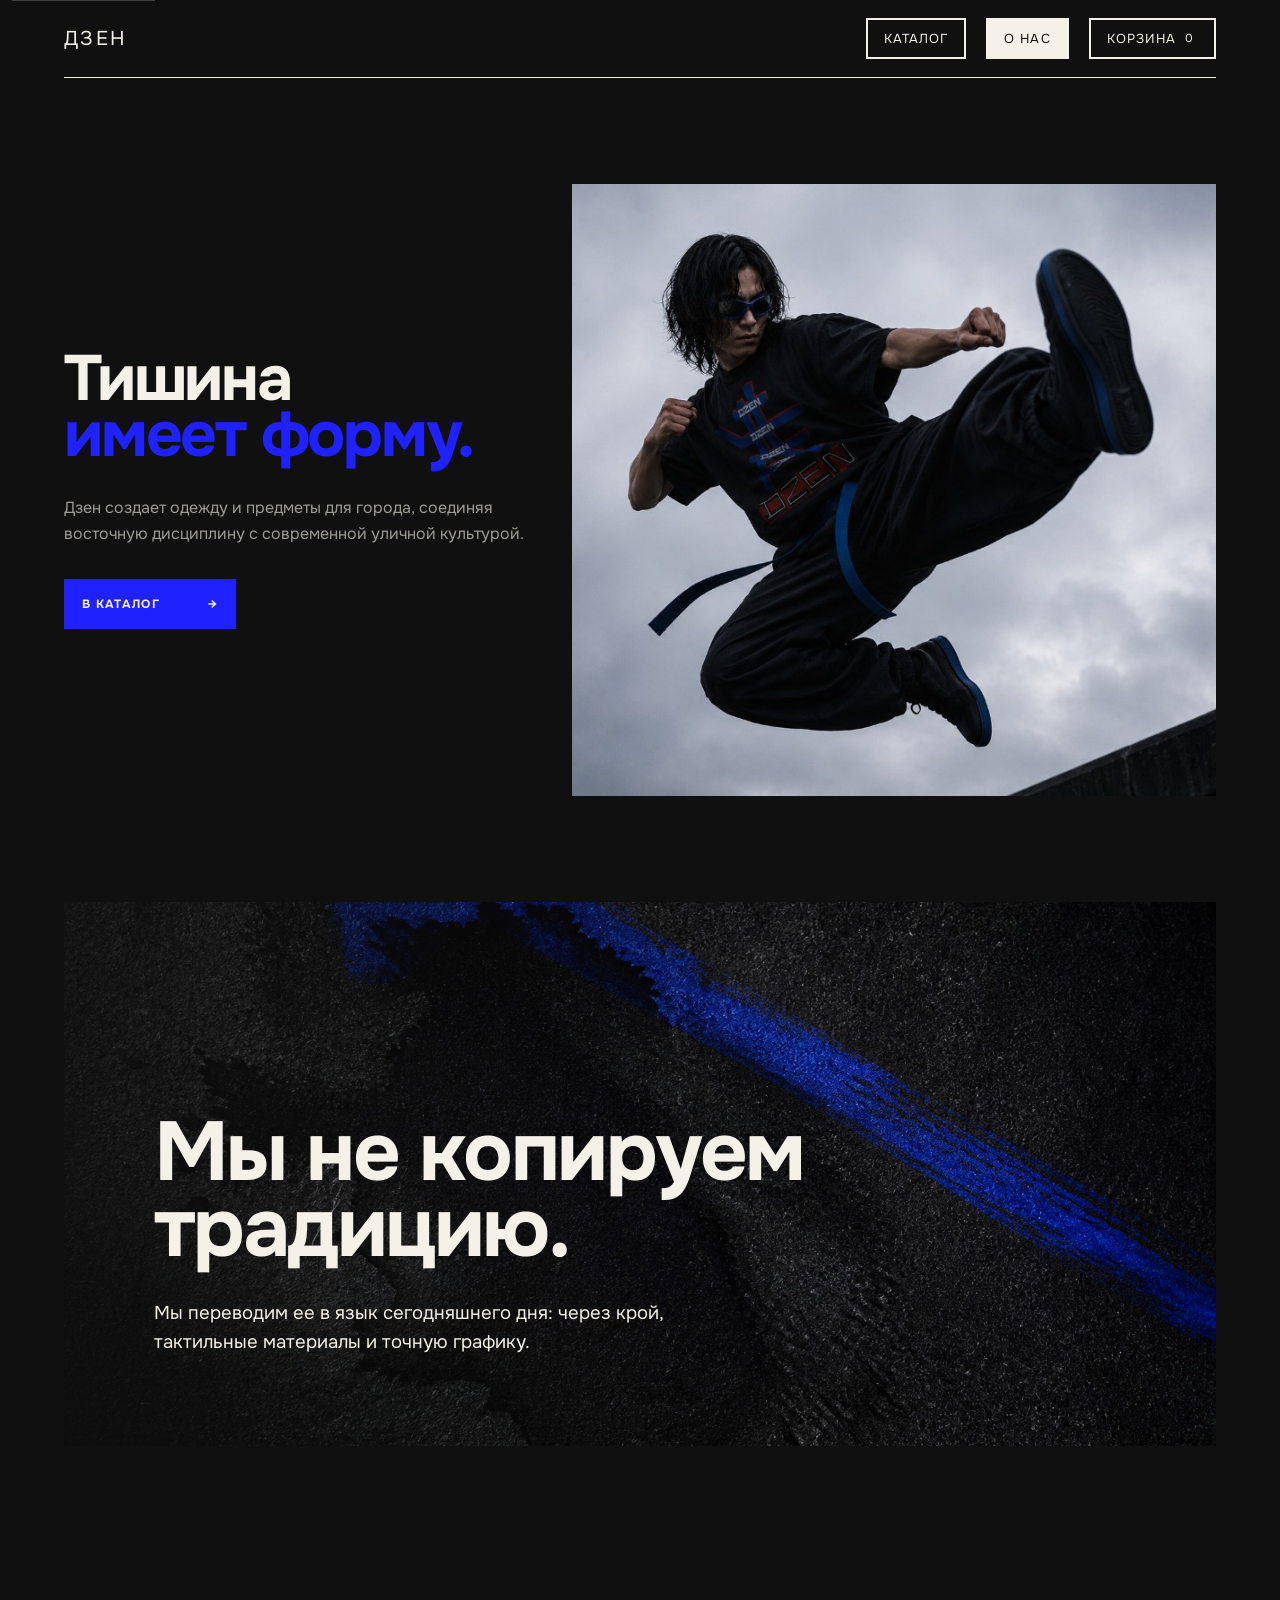
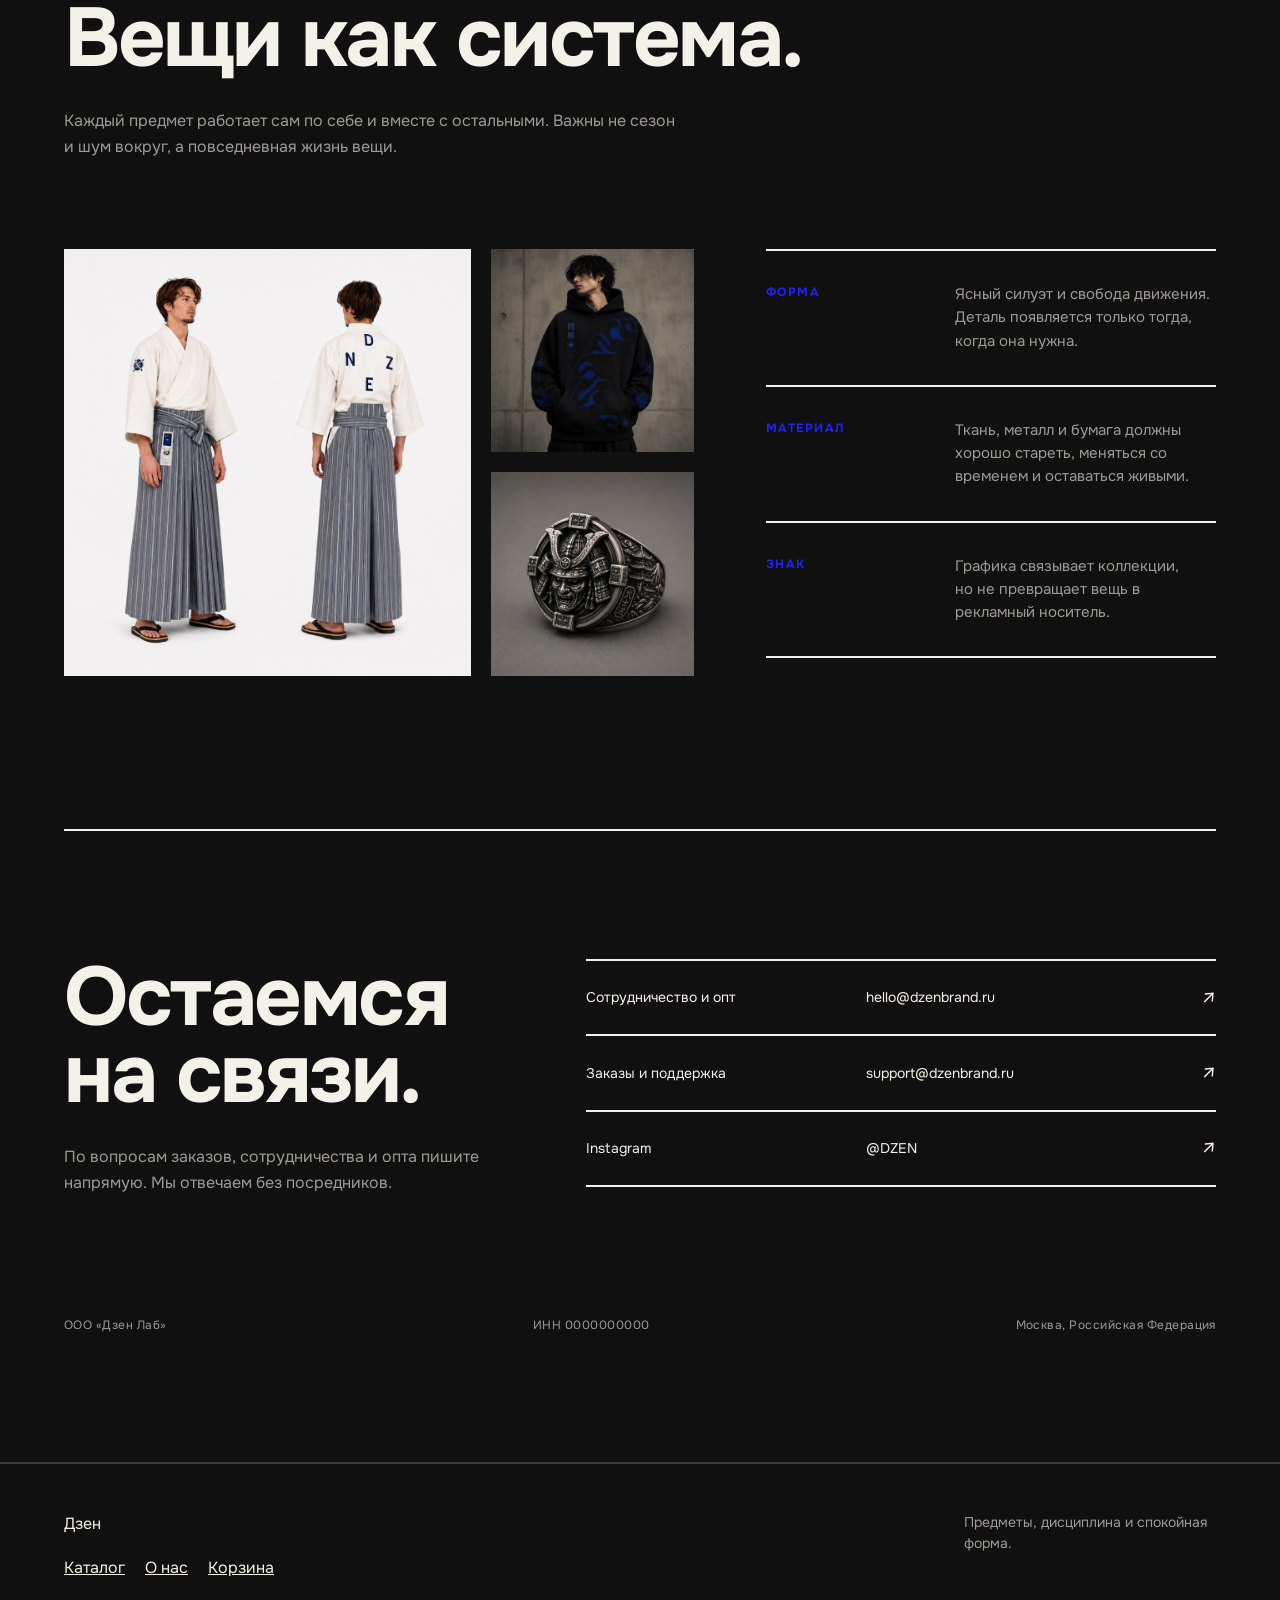
==== about.html @ fa901e78 "Remove borders from storefront photography" ====
<!DOCTYPE html>
<html lang="ru">
<head>
  <meta charset="UTF-8">
  <meta name="viewport" content="width=device-width, initial-scale=1">
  <meta name="description" content="Дзен создает одежду и предметы для города, соединяя восточную дисциплину с современной уличной культурой.">
  <title>Дзен: о бренде</title>
  <link rel="icon" href="assets/images/logo.png" type="image/png">
  <link rel="preload" href="assets/images/hero-dzen.png" as="image" fetchpriority="high">
  <link rel="stylesheet" href="css/reset.css">
  <link rel="stylesheet" href="css/variables.css?v=20260720-onest">
  <link rel="stylesheet" href="css/base.css">
  <link rel="stylesheet" href="css/layout.css?v=20260720-borderless">
  <link rel="stylesheet" href="css/components.css?v=20260720-borderless">
  <link rel="stylesheet" href="css/pages.css?v=20260720-borderless">
</head>
<body class="page-about">
  <a class="skip-link" href="#main-content">К содержанию</a>

  <header class="site-header page-shell">
    <a class="brand" href="home.html">Дзен</a>
    <nav class="site-nav" aria-label="Основная навигация">
      <a href="index.html">Каталог</a>
      <a href="about.html" aria-current="page">О нас</a>
      <a href="cart.html">Корзина <span class="cart-count">0</span></a>
    </nav>
  </header>

  <main id="main-content" class="about-page">
    <section class="about-hero page-shell" aria-labelledby="about-title">
      <div class="about-hero__copy">
        <h1 id="about-title">
          <span>Тишина</span>
          <span>имеет форму.</span>
        </h1>
        <p>Дзен создает одежду и предметы для города, соединяя восточную дисциплину с современной уличной культурой.</p>
        <a class="about-button" href="index.html">В каталог <span aria-hidden="true">→</span></a>
      </div>

      <figure class="about-hero__media">
        <img src="assets/images/hero-dzen.png" width="1024" height="683" alt="Модель Дзен в движении на фоне пасмурного неба" fetchpriority="high">
      </figure>
    </section>

    <section class="about-manifesto page-shell about-reveal" aria-labelledby="manifesto-title">
      <div class="about-manifesto__inner">
        <h2 id="manifesto-title">Мы не копируем традицию.</h2>
        <p>Мы переводим ее в язык сегодняшнего дня: через крой, тактильные материалы и точную графику.</p>
      </div>
    </section>

    <section class="about-craft page-shell" aria-labelledby="craft-title">
      <div class="about-craft__heading about-reveal">
        <h2 id="craft-title">Вещи как система.</h2>
        <p>Каждый предмет работает сам по себе и вместе с остальными. Важны не сезон и шум вокруг, а повседневная жизнь вещи.</p>
      </div>

      <div class="about-craft__grid">
        <div class="about-craft__gallery about-reveal" role="group" aria-label="Предметы и образы Дзен">
          <figure class="about-craft__image about-craft__image--main">
            <img src="assets/images/kimono-main.png" width="1024" height="1024" alt="Кимоно Дзен, вид спереди и сзади" loading="lazy">
          </figure>
          <figure class="about-craft__image">
            <img src="assets/images/hoodie-atelier-worn.png" width="1024" height="1024" alt="Худи Atelier Дзен на модели" loading="lazy">
          </figure>
          <figure class="about-craft__image">
            <img src="assets/images/ring-menpo-main.png" width="1024" height="1024" alt="Перстень Дзен с рельефом менпо" loading="lazy">
          </figure>
        </div>

        <div class="about-principles about-reveal">
          <article>
            <h3>Форма</h3>
            <p>Ясный силуэт и свобода движения. Деталь появляется только тогда, когда она нужна.</p>
          </article>
          <article>
            <h3>Материал</h3>
            <p>Ткань, металл и бумага должны хорошо стареть, меняться со временем и оставаться живыми.</p>
          </article>
          <article>
            <h3>Знак</h3>
            <p>Графика связывает коллекции, но не превращает вещь в рекламный носитель.</p>
          </article>
        </div>
      </div>
    </section>

    <section class="about-contact page-shell" aria-labelledby="contact-title">
      <div class="about-contact__intro about-reveal">
        <h2 id="contact-title">Остаемся на связи.</h2>
        <p>По вопросам заказов, сотрудничества и опта пишите напрямую. Мы отвечаем без посредников.</p>
      </div>

      <div class="about-contact__links about-reveal">
        <a href="mailto:hello@dzenbrand.ru">
          <span>Сотрудничество и опт</span>
          <strong>hello@dzenbrand.ru</strong>
          <span class="about-contact__arrow" aria-hidden="true">↗</span>
        </a>
        <a href="mailto:support@dzenbrand.ru">
          <span>Заказы и поддержка</span>
          <strong>support@dzenbrand.ru</strong>
          <span class="about-contact__arrow" aria-hidden="true">↗</span>
        </a>
        <a href="https://www.instagram.com/dzen" rel="noopener noreferrer" target="_blank">
          <span>Instagram</span>
          <strong>@DZEN</strong>
          <span class="about-contact__arrow" aria-hidden="true">↗</span>
        </a>
      </div>

      <p class="about-contact__legal">
        <span>ООО «Дзен Лаб»</span>
        <span>ИНН 0000000000</span>
        <span>Москва, Российская Федерация</span>
      </p>
    </section>
  </main>

  <footer class="site-footer">
    <div class="site-footer__inner page-shell">
      <div>
        <p class="brand" style="margin-bottom:var(--gap-sm)">Дзен</p>
        <nav class="site-footer__nav" aria-label="Нижняя навигация">
          <a href="index.html">Каталог</a>
          <a href="about.html">О нас</a>
          <a href="cart.html">Корзина</a>
        </nav>
      </div>
      <p class="site-footer__meta">Предметы, дисциплина и спокойная форма.</p>
    </div>
  </footer>

  <script src="js/cart.js" defer></script>
</body>
</html>
---- css/variables.css ----
:root {
  --color-bg: #101010;
  --color-text: #f4f1e8;
  --color-muted: rgba(244, 241, 232, 0.62);
  --color-line: #f4f1e8;
  --color-surface: #161616;
  --color-surface-soft: #1d1d1d;
  --color-accent: #1f22ff;
  --color-social: #ff6b35;

  --font-base: "Onest", Arial, sans-serif;
  --font-display: "Onest", Arial, sans-serif;

  --page-max: 1440px;
  --page-pad: 64px;

  --gap-xs: 12px;
  --gap-sm: 20px;
  --gap-md: 32px;
  --gap-lg: 48px;
  --gap-xl: 72px;

  --catalog-gap: 24px;

  --border: 2px;
  --card-size: 360px;
}

@media (max-width: 900px) {
  :root {
    --page-pad: 40px;
    --card-size: 320px;
  }
}

@media (max-width: 560px) {
  :root {
    --page-pad: 20px;
    --card-size: 100%;
  }
}

@font-face {
  font-family: "Onest";
  src: url("../assets/fonts/Onest-Variable.ttf") format("truetype");
  font-weight: 100 900;
  font-style: normal;
  font-display: swap;
}
---- css/base.css ----
body {
  margin: 0;
  background: var(--color-bg);
  color: var(--color-text);
  font-family: var(--font-base);
  font-size: 1rem;
  line-height: 1.5;
  overflow-x: hidden;
  min-height: 100vh;
  display: flex;
  flex-direction: column;
}

main {
  flex: 1;
}

h1,
h2,
h3 {
  font-family: var(--font-display);
  font-weight: 700;
  line-height: 1.15;
  letter-spacing: 0.02em;
}

h1 {
  font-size: clamp(1.75rem, 4vw, 2.75rem);
}

h2 {
  font-size: clamp(1.15rem, 2.2vw, 1.35rem);
}

.eyebrow {
  font-size: 0.75rem;
  letter-spacing: 0.2em;
  text-transform: uppercase;
  color: var(--color-muted);
  margin-bottom: var(--gap-xs);
}

.visually-hidden {
  position: absolute;
  width: 1px;
  height: 1px;
  padding: 0;
  margin: -1px;
  overflow: hidden;
  clip: rect(0, 0, 0, 0);
  white-space: nowrap;
  border: 0;
}
---- css/layout.css ----
.page-shell {
  width: min(100% - var(--page-pad) * 2, var(--page-max));
  margin-inline: auto;
}

.site-header {
  display: flex;
  flex-wrap: wrap;
  align-items: center;
  justify-content: space-between;
  gap: var(--gap-md);
  padding-block: var(--gap-md);
  border-bottom: var(--border) solid var(--color-line);
}

.site-header .brand {
  text-decoration: none;
  font-family: var(--font-display);
  font-size: 1.25rem;
  letter-spacing: 0.12em;
  text-transform: uppercase;
}

.site-footer {
  margin-top: var(--gap-xl);
  padding-block: var(--gap-lg);
  border-top: var(--border) solid rgba(244, 241, 232, 0.2);
}

.site-footer__inner {
  display: flex;
  flex-wrap: wrap;
  align-items: flex-start;
  justify-content: space-between;
  gap: var(--gap-lg);
}

.site-footer__nav {
  display: flex;
  flex-wrap: wrap;
  gap: var(--gap-sm);
}

.site-footer__meta {
  max-width: 28ch;
  font-size: 0.875rem;
  color: var(--color-muted);
}

.catalog-hero {
  display: grid;
  grid-template-columns: minmax(0, 1.1fr) minmax(0, 0.5fr);
  gap: var(--gap-lg);
  align-items: end;
  padding-block: var(--gap-xl);
}

@media (max-width: 900px) {
  .catalog-hero {
    grid-template-columns: 1fr;
    align-items: start;
  }
}

.catalog-hero__visual {
  justify-self: end;
  max-width: min(100%, 220px);
  aspect-ratio: 1;
  background: #e6e6e6;
  display: grid;
  place-items: center;
  overflow: hidden;
}

@media (max-width: 900px) {
  .catalog-hero__visual {
    justify-self: start;
    max-width: 180px;
  }
}

.catalog-hero__visual img {
  width: 100%;
  height: 100%;
  object-fit: contain;
}

.catalog-layout {
  display: block;
  width: min(100% - var(--page-pad) * 2, var(--page-max));
  margin-inline: auto;
  padding: 0;
  margin-bottom: var(--gap-xl);
}

.catalog-main {
  display: block;
  width: 100%;
  max-width: none;
  margin: 0;
  padding: 0;
  min-width: 0;
}

.category-header {
  display: grid;
  grid-template-columns: repeat(4, minmax(0, 1fr));
  column-gap: var(--catalog-gap);
  align-items: baseline;
  width: 100%;
  margin: 0 0 28px;
  padding: 0;
}

.catalog-section-block:has(> .filter-panel:not(.is-collapsed)) > .category-header {
  margin-bottom: 22px;
}

.category-title {
  grid-column: 1;
  margin: 0;
  font-size: 0.6875rem;
  letter-spacing: 0.08em;
  text-transform: uppercase;
  color: var(--color-text);
  font-weight: 400;
}

.category-title .category-count {
  color: var(--color-muted);
  margin-left: 0.25rem;
}

.filter-trigger {
  grid-column: 2;
  justify-self: start;
  display: inline-flex;
  align-items: baseline;
  gap: 0.4rem;
  margin: 0;
  padding: 0;
  border: 0;
  background: transparent;
  color: var(--color-text);
  font: inherit;
  font-size: 0.6875rem;
  letter-spacing: 0.08em;
  text-transform: uppercase;
  cursor: pointer;
}

.filter-trigger:hover,
.filter-trigger:focus-visible,
.filter-trigger[aria-expanded="true"] {
  color: var(--color-muted);
  outline: none;
}

.filter-trigger__count {
  color: var(--color-muted);
}

@media (max-width: 600px) {
  .category-header {
    grid-template-columns: repeat(2, minmax(0, 1fr));
  }
}

@media (max-width: 380px) {
  .category-header {
    grid-template-columns: 1fr;
  }

  .filter-trigger {
    grid-column: 1;
    justify-self: end;
  }
}

.filter-panel {
  width: 100%;
  margin: 0 0 36px;
  padding: 18px 0 22px;
  border-top: 1px solid rgba(244, 241, 232, 0.08);
  border-bottom: none;
}

.filter-panel[hidden],
.filter-panel.is-collapsed {
  display: none;
}

.filter-grid {
  display: grid;
  grid-template-columns: repeat(4, minmax(0, 1fr));
  gap: var(--gap-md) var(--catalog-gap);
  width: 100%;
}

.filter-group {
  padding: 0;
  min-height: 110px;
  text-align: left;
}

.filter-panel .filter-title {
  margin: 0 0 14px;
  font-family: var(--font-base);
  font-size: 11px;
  font-weight: 600;
  letter-spacing: 0.08em;
  line-height: 1.2;
  text-transform: uppercase;
  color: rgba(244, 241, 232, 0.38);
  text-align: left;
}

.filter-panel .filter-options {
  display: flex;
  flex-direction: column;
  align-items: flex-start;
  gap: 8px;
}

.filter-panel .filter-option {
  display: inline-block;
  width: fit-content;
  margin: 0;
  padding: 4px 8px;
  border: 1px solid transparent;
  background: transparent;
  color: var(--color-text);
  font-family: var(--font-base);
  font-size: 13px;
  font-weight: 400;
  letter-spacing: 0.01em;
  line-height: 1.2;
  text-transform: none;
  text-decoration: none;
  cursor: pointer;
  text-align: left;
  transition:
    background 160ms ease,
    color 160ms ease,
    border-color 160ms ease;
}

.filter-panel .filter-option:hover,
.filter-panel .filter-option:focus-visible {
  border-color: rgba(244, 241, 232, 0.45);
  outline: none;
}

.filter-panel .filter-option.is-active {
  background: var(--color-text);
  color: var(--color-bg);
  border-color: var(--color-text);
  text-decoration: none;
}

.filter-panel .filter-option.is-active:hover,
.filter-panel .filter-option.is-active:focus-visible {
  background: var(--color-text);
  color: var(--color-bg);
  border-color: var(--color-text);
}

.filter-panel .filter-option.is-disabled {
  color: rgba(244, 241, 232, 0.25);
  pointer-events: none;
}

@media (max-width: 768px) {
  .filter-grid {
    grid-template-columns: repeat(2, minmax(0, 1fr));
    gap: var(--gap-md) var(--catalog-gap);
  }

  .filter-group {
    padding: 0;
    min-height: 0;
  }
}

@media (max-width: 480px) {
  .filter-grid {
    grid-template-columns: 1fr;
    gap: var(--gap-md);
  }

  .filter-group {
    padding: 0;
  }
}

.catalog-grid {
  display: grid;
  grid-template-columns: repeat(4, minmax(0, 1fr));
  gap: var(--gap-md) var(--catalog-gap);
  width: 100%;
  max-width: none;
  margin: 0;
  padding: 0 0 var(--gap-xl);
}

.catalog-grid > .product-card {
  width: 100%;
  max-width: none;
  margin: 0;
}

@media (max-width: 600px) {
  .catalog-grid {
    grid-template-columns: repeat(2, minmax(0, 1fr));
  }
}

@media (max-width: 380px) {
  .catalog-grid {
    grid-template-columns: 1fr;
  }
}

.product-page__wrap {
  padding-block: var(--gap-md) var(--gap-xl);
}

.product-page__bar {
  display: flex;
  justify-content: flex-end;
  margin-bottom: var(--gap-lg);
}

.product-page {
  display: grid;
  grid-template-columns: minmax(0, 1.22fr) minmax(0, 0.72fr);
  gap: clamp(var(--gap-lg), 4vw, var(--gap-xl));
  align-items: start;
}

@media (max-width: 900px) {
  .product-page {
    grid-template-columns: 1fr;
    gap: var(--gap-lg);
  }
}

.product-page__media-col {
  min-width: 0;
}

.product-page__media {
  position: relative;
  aspect-ratio: 1;
  width: 100%;
  margin: 0;
  background: var(--color-surface);
  overflow: hidden;
}

.product-page__img {
  display: block;
  width: 100%;
  height: 100%;
  object-fit: cover;
  object-position: center center;
}

.product-page__nav {
  position: absolute;
  top: 50%;
  z-index: 1;
  width: 2.25rem;
  height: 2.25rem;
  margin-top: -1.125rem;
  padding: 0;
  border: var(--border) solid rgba(244, 241, 232, 0.35);
  background: rgba(16, 16, 16, 0.45);
  color: var(--color-text);
  font-size: 1.25rem;
  line-height: 1;
  cursor: pointer;
  transition: background 0.2s ease, border-color 0.2s ease;
}

.product-page__nav:hover,
.product-page__nav:focus-visible {
  background: rgba(16, 16, 16, 0.72);
  border-color: var(--color-line);
  outline: none;
}

.product-page__nav--prev {
  left: var(--gap-xs);
}

.product-page__nav--next {
  right: var(--gap-xs);
}

.product-page__info {
  display: flex;
  flex-direction: column;
  gap: var(--gap-xl);
  max-width: 46ch;
  padding-top: var(--gap-xs);
}

@media (max-width: 900px) {
  .product-page__info {
    max-width: none;
    padding-top: 0;
    gap: var(--gap-lg);
  }
}

.related-block {
  padding-block: var(--gap-xl);
  border-top: var(--border) solid rgba(244, 241, 232, 0.15);
}

.related-block h2 {
  margin-bottom: var(--gap-md);
  font-size: 1rem;
  letter-spacing: 0.15em;
  text-transform: uppercase;
  color: var(--color-muted);
}

.related-block .related-catalog.catalog-layout {
  width: 100%;
  margin: 0;
  padding: 0;
}

.related-block .related-catalog .catalog-grid {
  padding-bottom: 0;
}

.cart-layout {
  padding-block: var(--gap-xl);
  display: grid;
  gap: var(--gap-lg);
}
---- css/components.css ----
.skip-link {
  position: fixed;
  top: var(--gap-xs);
  left: var(--gap-xs);
  z-index: 20;
  padding: 0.65rem 0.9rem;
  background: var(--color-text);
  color: var(--color-bg);
  text-decoration: none;
  transform: translateY(calc(-100% - var(--gap-xs)));
  transition: transform 180ms ease;
}

.skip-link:focus {
  transform: translateY(0);
}

.site-nav {
  display: flex;
  flex-wrap: wrap;
  align-items: center;
  justify-content: flex-end;
  gap: var(--gap-sm);
}

.site-nav a {
  display: inline-flex;
  align-items: center;
  gap: 0.35em;
  padding: 0.55rem 1rem;
  border: var(--border) solid var(--color-line);
  text-decoration: none;
  font-size: 0.8125rem;
  letter-spacing: 0.08em;
  text-transform: uppercase;
  white-space: nowrap;
  transition: background 0.2s ease, color 0.2s ease;
}

.site-nav a:hover,
.site-nav a:focus-visible {
  background: var(--color-surface-soft);
  outline: none;
}

.site-nav a[aria-current="page"] {
  background: var(--color-text);
  color: var(--color-bg);
}

.cart-count {
  display: inline-grid;
  min-width: 1.1rem;
  height: 1.1rem;
  padding: 0;
  align-items: center;
  justify-content: center;
  place-items: center;
  font-size: 0.72rem;
  line-height: 1;
  background: transparent;
  color: currentColor;
  border: none;
}

.site-nav a[aria-current="page"] .cart-count {
  background: transparent;
  color: currentColor;
}


.catalog-sort-label {
  font-size: 0.6875rem;
  letter-spacing: 0.12em;
  text-transform: uppercase;
  color: var(--color-muted);
}

.catalog-sort {
  min-width: 12rem;
  padding: 0.45rem 0.65rem;
  border: var(--border) solid var(--color-line);
  background: var(--color-bg);
  color: var(--color-text);
  font-family: var(--font-base);
  font-size: 0.8125rem;
  cursor: pointer;
}

.catalog-sort:focus-visible {
  outline: 2px solid var(--color-text);
  outline-offset: 2px;
}

.catalog-layout .product-card {
  display: flex;
  flex-direction: column;
  gap: var(--gap-sm);
  max-width: none;
  margin-inline: 0;
}

.catalog-layout .product-card__media {
  display: block;
  position: relative;
  width: 100%;
  aspect-ratio: 1 / 1;
  overflow: hidden;
  background: #e6e6e6;
}

.catalog-layout .product-card__media .product-card__image {
  position: absolute;
  inset: 0;
  width: 100%;
  height: 100%;
  object-fit: cover;
  object-position: center;
  transition: opacity 260ms ease;
}

.catalog-layout .product-card__image--primary {
  opacity: 1;
}

.catalog-layout .product-card__image--secondary {
  opacity: 0;
}

.catalog-layout .product-card__media:hover .product-card__image--secondary,
.catalog-layout .product-card__media:focus-visible .product-card__image--secondary,
.catalog-layout .product-card:focus-within .product-card__image--secondary {
  opacity: 1;
}

.catalog-layout .product-card__media:hover .product-card__image--primary,
.catalog-layout .product-card__media:focus-visible .product-card__image--primary,
.catalog-layout .product-card:focus-within .product-card__image--primary {
  opacity: 0;
}

.catalog-sections {
  display: block;
  width: 100%;
  max-width: none;
  margin: 0;
  padding-top: var(--gap-md);
}

.catalog-sections > .catalog-section-block + .catalog-section-block {
  margin-top: var(--gap-xl);
}

.catalog-section-block {
  display: block;
  width: 100%;
  max-width: none;
  margin: 0;
  padding: 0;
}

.catalog-layout .product-card__meta {
  display: flex;
  flex-direction: column;
  align-items: flex-start;
  gap: 0.15rem;
  padding-block: var(--gap-sm) var(--gap-md);
}

.catalog-layout .product-card__title {
  margin: 0;
  font-size: 0.6875rem;
  letter-spacing: 0.06em;
  text-transform: uppercase;
  text-decoration: none;
  color: var(--color-text);
  overflow: hidden;
  white-space: nowrap;
  text-overflow: ellipsis;
}

.catalog-layout .product-card__price {
  margin: 0;
  color: var(--color-muted);
  font-size: 0.6875rem;
  letter-spacing: 0.04em;
}

.catalog-layout .product-card__button {
  min-height: 2.25rem;
  padding: 0.45rem 0.8rem;
  border: var(--border) solid var(--color-line);
  background: transparent;
  color: var(--color-text);
  font: inherit;
  font-size: 0.6875rem;
  font-weight: 600;
  letter-spacing: 0.1em;
  text-transform: uppercase;
  cursor: pointer;
  white-space: nowrap;
  text-align: left;
}

.catalog-layout .product-card__button:hover,
.catalog-layout .product-card__button:focus-visible {
  background: var(--color-text);
  color: var(--color-bg);
  outline: none;
}

.product-card {
  position: relative;
  width: 100%;
  max-width: var(--card-size);
  margin-inline: auto;
}

.product-card > .product-card__footer,
.product-card > .product-card__actions {
  display: none;
}

.product-card__surface {
  position: relative;
  width: 100%;
  aspect-ratio: 1 / 1;
  overflow: hidden;
  background: #e6e6e6;
}

.product-card__image-link {
  display: block;
  width: 100%;
  height: 100%;
}

.product-card__image {
  display: block;
  width: 100%;
  height: 100%;
  object-fit: contain;
  border: 0;
}

.product-card__hover {
  position: absolute;
  inset: 0;
  z-index: 2;
  display: flex;
  flex-direction: column;
  justify-content: space-between;
  padding: clamp(20px, 2vw, 32px);
  background: var(--color-bg);
  border: var(--border) solid var(--color-line);
  opacity: 0;
  visibility: hidden;
  pointer-events: none;
  transition: opacity 180ms ease, visibility 180ms ease;
  overflow: hidden;
}

.product-card:hover .product-card__hover,
.product-card:focus-within .product-card__hover {
  opacity: 1;
  visibility: visible;
  pointer-events: auto;
}

.product-card__hover-main {
  min-height: 0;
}

.product-card__hover-title {
  margin: 0;
  font-family: var(--font-display);
  font-size: clamp(26px, 2vw, 38px);
  line-height: 1;
  text-transform: uppercase;
  white-space: nowrap;
  overflow: hidden;
  text-overflow: ellipsis;
}

.product-card__hover-description {
  margin: 18px 0 0;
  color: var(--color-muted);
  font-size: clamp(15px, 1.1vw, 18px);
  line-height: 1.35;
  display: -webkit-box;
  -webkit-line-clamp: 2;
  -webkit-box-orient: vertical;
  overflow: hidden;
}

.product-card__hover-bottom {
  display: grid;
  gap: 16px;
}

.product-card__hover-actions {
  display: flex;
  flex-direction: column;
  gap: var(--gap-xs);
  width: 100%;
}

.product-card__hover-price {
  margin: 0;
  font-size: clamp(20px, 1.6vw, 28px);
  line-height: 1;
  font-weight: 700;
}

.product-card__hover-button {
  width: 100%;
  min-height: 52px;
  border: var(--border) solid var(--color-line);
  background: transparent;
  color: var(--color-text);
  font: inherit;
  font-size: 15px;
  font-weight: 700;
  text-transform: uppercase;
  letter-spacing: 0.08em;
  cursor: pointer;
  text-decoration: none;
  display: inline-flex;
  align-items: center;
  justify-content: center;
  box-sizing: border-box;
}

a.product-card__hover-button {
  -webkit-tap-highlight-color: transparent;
}

.product-card__hover-button:hover,
.product-card__hover-button:focus-visible {
  background: var(--color-text);
  color: var(--color-bg);
  outline: none;
}

.product-card__hover-button--secondary {
  min-height: 44px;
  font-size: 0.75rem;
  font-weight: 600;
  letter-spacing: 0.1em;
  border-color: rgba(244, 241, 232, 0.35);
  color: var(--color-muted);
}

.product-card__hover-button--secondary:hover,
.product-card__hover-button--secondary:focus-visible {
  border-color: var(--color-line);
  color: var(--color-bg);
  background: var(--color-text);
}

.btn {
  display: inline-flex;
  align-items: center;
  justify-content: center;
  padding: 0.75rem 1.5rem;
  border: var(--border) solid var(--color-line);
  font-size: 0.8125rem;
  letter-spacing: 0.12em;
  text-transform: uppercase;
  text-decoration: none;
  color: inherit;
  transition: background 0.2s ease, color 0.2s ease;
}

.btn:hover,
.btn:focus-visible {
  background: var(--color-text);
  color: var(--color-bg);
  outline: none;
}

.btn--accent {
  border-color: var(--color-accent);
  color: var(--color-text);
}

.btn--accent:hover,
.btn--accent:focus-visible {
  background: var(--color-accent);
  color: var(--color-text);
}

.field-message {
  font-size: 0.8125rem;
  color: var(--color-muted);
  min-height: 1.25rem;
}

.field-message--error {
  color: #e8a598;
}

.size-picker {
  display: flex;
  flex-wrap: wrap;
  gap: var(--gap-xs);
}

.size-picker--product label {
  text-transform: lowercase;
  font-size: 0.8125rem;
  color: var(--color-muted);
}

.size-picker--product input:checked + label {
  color: var(--color-bg);
}

.size-picker--variants label {
  min-width: 4.5rem;
  letter-spacing: 0.04em;
}

.size-picker input {
  position: absolute;
  opacity: 0;
  pointer-events: none;
}

.size-picker label {
  min-width: 2.5rem;
  padding: 0.4rem 0.65rem;
  border: var(--border) solid var(--color-line);
  font-size: 0.8125rem;
  text-align: center;
  cursor: pointer;
  transition: background 0.15s ease, color 0.15s ease;
}

.size-picker input:focus-visible + label {
  outline: 2px solid var(--color-accent);
  outline-offset: 2px;
}

.size-picker input:checked + label {
  background: var(--color-text);
  color: var(--color-bg);
}

.quantity-control {
  display: inline-flex;
  align-items: center;
  border: var(--border) solid var(--color-line);
}

.quantity-control button {
  width: 2.5rem;
  height: 2.5rem;
  display: grid;
  place-items: center;
  border-right: 1px solid rgba(244, 241, 232, 0.2);
}

.quantity-control button:last-child {
  border-right: none;
  border-left: 1px solid rgba(244, 241, 232, 0.2);
}

.quantity-control input {
  width: 3rem;
  text-align: center;
  border: none;
  background: transparent;
  padding: 0.25rem;
}

.product-price {
  font-size: 1.25rem;
  letter-spacing: 0.06em;
}

.product-page__back {
  font-size: 0.6875rem;
  letter-spacing: 0.18em;
  text-transform: uppercase;
  text-decoration: none;
  color: var(--color-muted);
  transition: color 0.2s ease;
}

.product-page__back:hover,
.product-page__back:focus-visible {
  color: var(--color-text);
  outline: none;
}

.product-page__lead {
  display: flex;
  flex-direction: column;
  gap: var(--gap-sm);
}

.product-page__title {
  margin: 0;
  font-family: var(--font-display);
  font-size: clamp(1.25rem, 2.4vw, 1.75rem);
  font-weight: 700;
  line-height: 1.15;
  letter-spacing: 0.04em;
  text-transform: uppercase;
}

.product-page__price {
  margin: 0;
  font-size: clamp(1.125rem, 1.8vw, 1.375rem);
  font-weight: 600;
  letter-spacing: 0.03em;
}

.product-page__label {
  margin: 0 0 var(--gap-xs);
  font-size: 0.75rem;
  letter-spacing: 0.12em;
  text-transform: lowercase;
  color: var(--color-muted);
}

.product-page__field {
  display: flex;
  flex-direction: column;
  gap: var(--gap-xs);
}

.product-page__field .field-message {
  margin-top: var(--gap-xs);
}

.product-page__description {
  margin: 0;
}

.product-page__description p {
  margin: 0;
  font-size: 0.875rem;
  line-height: 1.75;
  letter-spacing: 0.02em;
  text-transform: lowercase;
  color: var(--color-muted);
}

.product-specs {
  margin: 0;
  padding-top: var(--gap-lg);
  border-top: var(--border) solid rgba(244, 241, 232, 0.12);
}

.product-specs__pair {
  margin-bottom: var(--gap-md);
}

.product-specs__pair:last-child {
  margin-bottom: 0;
}

.product-specs dt {
  margin: 0;
  font-size: 0.75rem;
  letter-spacing: 0.06em;
  text-transform: lowercase;
  color: var(--color-muted);
}

.product-specs dd {
  margin: var(--gap-xs) 0 0;
  font-size: 0.8125rem;
  line-height: 1.5;
  letter-spacing: 0.02em;
  text-transform: lowercase;
  color: var(--color-text);
}

.btn--product-cta {
  width: 100%;
  min-height: 3rem;
  padding: 0.85rem 1.25rem;
  border: var(--border) solid var(--color-text);
  background: var(--color-text);
  color: var(--color-bg);
  font-size: 0.75rem;
  font-weight: 700;
  letter-spacing: 0.14em;
  text-transform: uppercase;
  cursor: pointer;
  transition: opacity 0.2s ease, background 0.2s ease;
}

.btn--product-cta:hover,
.btn--product-cta:focus-visible {
  opacity: 0.92;
  outline: 2px solid var(--color-text);
  outline-offset: 2px;
}

.product-description {
  color: var(--color-muted);
  line-height: 1.65;
}

.cart-table {
  width: 100%;
  border-collapse: collapse;
  font-size: 0.9375rem;
}

.cart-table th,
.cart-table td {
  padding: var(--gap-sm);
  text-align: left;
  vertical-align: middle;
  border-bottom: 1px solid rgba(244, 241, 232, 0.12);
}

.cart-table th {
  font-size: 0.6875rem;
  letter-spacing: 0.14em;
  text-transform: uppercase;
  color: var(--color-muted);
}

.cart-item__thumb {
  width: 72px;
  height: 72px;
  background: #e6e6e6;
  display: grid;
  place-items: center;
  overflow: hidden;
}

.cart-item__thumb img {
  width: 100%;
  height: 100%;
  object-fit: contain;
}

.cart-empty {
  padding: var(--gap-xl);
  text-align: center;
  border: var(--border) dashed rgba(244, 241, 232, 0.25);
  color: var(--color-muted);
}

.cart-summary {
  max-width: 22rem;
  margin-left: auto;
  padding: var(--gap-md);
  border: var(--border) solid var(--color-line);
  display: flex;
  flex-direction: column;
  gap: var(--gap-sm);
}

.not-found {
  padding: var(--gap-xl) 0;
  text-align: center;
  color: var(--color-muted);
}

.not-found a {
  color: var(--color-text);
}
---- css/pages.css ----
/* Page-specific tweaks */

/* Homepage */
.page-homepage {
  overflow-x: hidden;
}

.page-homepage .site-header {
  flex-wrap: nowrap;
  padding-block: 1.125rem;
  border-bottom-width: 1px;
}

.page-homepage .site-footer {
  margin-top: 0;
}

.home-page {
  width: 100%;
  overflow: clip;
}

.home-hero {
  padding-block: var(--gap-sm) var(--gap-xl);
}

.home-hero__stage {
  position: relative;
  isolation: isolate;
  height: clamp(34rem, calc(100dvh - 8rem), 50rem);
  overflow: hidden;
  background: var(--color-surface);
}

.home-hero__poster,
.home-hero__shade {
  position: absolute;
  inset: 0;
  width: 100%;
  height: 100%;
}

.home-hero__poster {
  display: block;
  object-fit: cover;
  object-position: center;
}

.home-hero__shade {
  z-index: 1;
  background:
    linear-gradient(90deg, rgba(10, 10, 10, 0.8) 0%, rgba(10, 10, 10, 0.36) 45%, rgba(10, 10, 10, 0.06) 75%),
    linear-gradient(0deg, rgba(10, 10, 10, 0.72) 0%, transparent 56%);
  pointer-events: none;
}

.home-hero__copy {
  position: absolute;
  left: clamp(1.5rem, 4vw, 4rem);
  bottom: clamp(1.5rem, 5vw, 4.5rem);
  z-index: 2;
  max-width: min(42rem, calc(100% - 3rem));
}

.home-hero__label {
  margin: 0 0 var(--gap-sm);
  font-size: 0.6875rem;
  letter-spacing: 0.14em;
  text-transform: uppercase;
}

.home-hero h1 {
  margin: 0;
  max-width: none;
  font-size: clamp(3rem, 5.8vw, 6rem);
  line-height: 0.86;
  letter-spacing: -0.04em;
  text-wrap: balance;
}

.home-hero h1 span {
  display: block;
  white-space: nowrap;
}

.home-hero__text {
  max-width: 31rem;
  margin: var(--gap-sm) 0 0;
  color: rgba(244, 241, 232, 0.78);
  font-size: clamp(0.9375rem, 1.3vw, 1.125rem);
  line-height: 1.55;
}

.home-button {
  display: inline-flex;
  align-items: center;
  justify-content: space-between;
  gap: 2.5rem;
  min-width: 14rem;
  margin-top: var(--gap-md);
  padding: 0.95rem 1rem;
  border: var(--border) solid var(--color-accent);
  background: var(--color-accent);
  color: var(--color-text);
  font-size: 0.75rem;
  font-weight: 700;
  letter-spacing: 0.1em;
  text-decoration: none;
  text-transform: uppercase;
  transition: background 180ms ease, border-color 180ms ease, color 180ms ease, transform 120ms ease;
}

.home-button:hover,
.home-button:focus-visible {
  border-color: var(--color-text);
  background: var(--color-text);
  color: var(--color-bg);
  outline: none;
}

.home-button:focus-visible {
  box-shadow: 0 0 0 var(--border) var(--color-bg), 0 0 0 calc(var(--border) * 2) var(--color-text);
}

.home-button:active {
  transform: translateY(1px);
}

.home-drop,
.home-routes,
.home-lookbook {
  padding-block: 6.5rem;
}

.home-section-heading {
  display: grid;
  grid-template-columns: minmax(0, 1.35fr) minmax(18rem, 0.65fr);
  align-items: end;
  gap: var(--gap-lg);
  margin-bottom: var(--gap-lg);
  padding-bottom: var(--gap-md);
  border-bottom: var(--border) solid var(--color-line);
}

.home-section-heading h2 {
  margin: 0;
  font-size: clamp(2.75rem, 5.6vw, 5.75rem);
  line-height: 0.88;
  letter-spacing: -0.035em;
}

.home-section-heading p {
  max-width: 35rem;
  margin: 0;
  color: var(--color-muted);
  line-height: 1.55;
}

.home-section-heading--compact {
  grid-template-columns: minmax(0, 1fr) minmax(18rem, 0.55fr);
}

.home-product-grid {
  display: grid;
  grid-template-columns: repeat(4, minmax(0, 1fr));
  gap: var(--catalog-gap);
}

.home-product {
  min-width: 0;
}

.home-product__media {
  position: relative;
  display: block;
  aspect-ratio: 1;
  overflow: hidden;
  background: #d6d4cf;
}

.home-product__image {
  position: absolute;
  inset: 0;
  display: block;
  width: 100%;
  height: 100%;
  object-fit: cover;
  transition: opacity 240ms ease, transform 500ms cubic-bezier(0.16, 1, 0.3, 1);
}

.home-product__image--secondary {
  opacity: 0;
}

.home-product__media:hover .home-product__image--primary,
.home-product__media:focus-visible .home-product__image--primary {
  opacity: 0;
}

.home-product__media:hover .home-product__image--secondary,
.home-product__media:focus-visible .home-product__image--secondary {
  opacity: 1;
  transform: scale(1.012);
}

.home-product__media:focus-visible {
  outline: var(--border) solid var(--color-text);
  outline-offset: 3px;
}

.home-product__meta {
  display: flex;
  align-items: flex-start;
  justify-content: space-between;
  gap: var(--gap-sm);
  padding-block: var(--gap-sm);
  border-bottom: 1px solid rgba(244, 241, 232, 0.24);
}

.home-product__meta a,
.home-product__meta p {
  margin: 0;
  font-size: 0.75rem;
  letter-spacing: 0.05em;
  line-height: 1.35;
  text-transform: uppercase;
}

.home-product__meta a {
  text-decoration: none;
}

.home-product__meta a:hover,
.home-product__meta a:focus-visible {
  color: var(--color-muted);
  outline: none;
}

.home-product__meta p {
  flex: 0 0 auto;
  color: var(--color-muted);
}

.home-routes {
  padding-top: 4rem;
}

.home-routes__grid {
  display: grid;
  grid-template-columns: minmax(0, 7fr) minmax(0, 5fr);
  grid-template-rows: repeat(2, minmax(17rem, 1fr));
  gap: var(--catalog-gap);
  min-height: 47rem;
}

.home-route {
  position: relative;
  isolation: isolate;
  min-height: 0;
  overflow: hidden;
  color: var(--color-text);
  text-decoration: none;
}

.home-route--clothing {
  grid-row: 1 / 3;
}

.home-route > img,
.home-route__overlay {
  position: absolute;
  inset: 0;
  width: 100%;
  height: 100%;
}

.home-route > img {
  display: block;
  object-fit: cover;
  transition: transform 650ms cubic-bezier(0.16, 1, 0.3, 1);
}

.home-route__overlay {
  z-index: 1;
  background: linear-gradient(0deg, rgba(10, 10, 10, 0.76) 0%, rgba(10, 10, 10, 0.03) 64%);
}

.home-route__caption {
  position: absolute;
  inset: auto var(--gap-md) var(--gap-md);
  z-index: 2;
  display: flex;
  align-items: flex-end;
  justify-content: space-between;
  gap: var(--gap-sm);
}

.home-route__caption strong {
  font-family: var(--font-display);
  font-size: clamp(2rem, 4vw, 4.25rem);
  font-weight: 700;
  letter-spacing: -0.03em;
  line-height: 0.9;
}

.home-route__caption > span {
  font-size: 0.6875rem;
  letter-spacing: 0.1em;
  text-transform: uppercase;
  white-space: nowrap;
}

.home-route:hover > img,
.home-route:focus-visible > img {
  transform: scale(1.025);
}

.home-route:focus-visible {
  outline: var(--border) solid var(--color-text);
  outline-offset: 3px;
}

.home-story {
  display: grid;
  grid-template-columns: minmax(0, 7fr) minmax(20rem, 5fr);
  padding-block: 6.5rem;
}

.home-story__media {
  min-height: 34rem;
  margin: 0;
  overflow: hidden;
}

.home-story__media img {
  display: block;
  width: 100%;
  height: 100%;
  object-fit: cover;
  object-position: center;
  transition: transform 700ms cubic-bezier(0.16, 1, 0.3, 1);
}

.home-story__media:hover img {
  transform: scale(1.018);
}

.home-story__copy {
  display: flex;
  flex-direction: column;
  align-items: flex-start;
  justify-content: flex-end;
  min-height: 34rem;
  padding: clamp(2rem, 4vw, 4.5rem);
  border: var(--border) solid var(--color-line);
  background: var(--color-accent);
}

.home-story__copy h2 {
  max-width: 8ch;
  margin: 0;
  font-size: clamp(3rem, 5.6vw, 6rem);
  line-height: 0.86;
  letter-spacing: -0.04em;
}

.home-story__copy p {
  max-width: 31rem;
  margin: var(--gap-md) 0 0;
  line-height: 1.6;
}

.home-inline-link {
  display: inline-flex;
  align-items: center;
  gap: 0.55rem;
  margin-top: var(--gap-lg);
  padding-bottom: 0.25rem;
  border-bottom: 1px solid currentColor;
  color: currentColor;
  font-size: 0.75rem;
  font-weight: 700;
  letter-spacing: 0.1em;
  text-decoration: none;
  text-transform: uppercase;
}

.home-inline-link:hover,
.home-inline-link:focus-visible {
  opacity: 0.72;
  outline: none;
}

.home-lookbook__grid {
  display: grid;
  grid-template-columns: minmax(0, 7fr) minmax(0, 5fr);
  gap: var(--catalog-gap);
  align-items: end;
}

.home-look {
  position: relative;
  display: block;
  overflow: hidden;
  color: var(--color-text);
  text-decoration: none;
}

.home-look--full {
  aspect-ratio: 4 / 5;
}

.home-look--detail {
  aspect-ratio: 1;
}

.home-look img {
  display: block;
  width: 100%;
  height: 100%;
  object-fit: cover;
  transition: transform 650ms cubic-bezier(0.16, 1, 0.3, 1);
}

.home-look > span {
  position: absolute;
  left: var(--gap-sm);
  bottom: var(--gap-sm);
  padding: 0.55rem 0.7rem;
  background: var(--color-bg);
  font-size: 0.6875rem;
  letter-spacing: 0.1em;
  text-transform: uppercase;
}

.home-look:hover img,
.home-look:focus-visible img {
  transform: scale(1.022);
}

.home-look:focus-visible {
  outline: var(--border) solid var(--color-text);
  outline-offset: 3px;
}

.home-support {
  display: grid;
  grid-template-columns: minmax(0, 1fr) auto;
  align-items: end;
  gap: var(--gap-lg);
  margin-bottom: 6.5rem;
  padding-block: var(--gap-xl);
  border-top: var(--border) solid var(--color-line);
  border-bottom: var(--border) solid var(--color-line);
}

.home-support h2 {
  max-width: 13ch;
  margin: 0;
  font-size: clamp(2.5rem, 5vw, 5rem);
  line-height: 0.9;
  letter-spacing: -0.035em;
}

.home-support p {
  max-width: 34rem;
  margin: var(--gap-sm) 0 0;
  color: var(--color-muted);
  line-height: 1.55;
}

.home-support__link {
  display: inline-flex;
  align-items: center;
  justify-content: space-between;
  gap: 3rem;
  min-width: 20rem;
  padding: 1rem;
  border: var(--border) solid var(--color-line);
  color: var(--color-text);
  font-size: 0.75rem;
  letter-spacing: 0.06em;
  text-decoration: none;
}

.home-support__link:hover,
.home-support__link:focus-visible {
  background: var(--color-text);
  color: var(--color-bg);
  outline: none;
}

.home-footer__brand {
  margin: 0 0 var(--gap-sm);
}

@media (max-width: 1100px) {
  .home-product-grid {
    grid-template-columns: repeat(2, minmax(0, 1fr));
    gap: var(--gap-lg) var(--catalog-gap);
  }

  .home-story {
    grid-template-columns: minmax(0, 3fr) minmax(20rem, 2fr);
  }
}

@media (max-width: 900px) {
  .home-section-heading,
  .home-section-heading--compact,
  .home-support {
    grid-template-columns: 1fr;
    align-items: start;
  }

  .home-section-heading {
    gap: var(--gap-sm);
  }

  .home-routes__grid {
    grid-template-columns: 1fr 1fr;
    grid-template-rows: minmax(27rem, 1.35fr) minmax(20rem, 1fr);
    min-height: 0;
  }

  .home-route--clothing {
    grid-column: 1 / -1;
    grid-row: auto;
  }

  .home-story {
    grid-template-columns: 1fr;
  }

  .home-story__media {
    min-height: 0;
    aspect-ratio: 16 / 9;
  }

  .home-story__copy {
    min-height: 27rem;
  }

  .home-support__link {
    min-width: min(100%, 24rem);
  }
}

@media (max-width: 640px) {
  .page-homepage .site-header {
    align-items: flex-start;
    gap: var(--gap-sm);
  }

  .page-homepage .site-nav {
    gap: 0.4rem;
  }

  .page-homepage .site-nav a {
    padding-inline: 0.65rem;
    font-size: 0.6875rem;
  }

  .home-hero {
    padding-block: var(--gap-xs) var(--gap-lg);
  }

  .home-hero__stage {
    height: min(43rem, calc(100dvh - 9rem));
    min-height: 30rem;
  }

  .home-hero__poster {
    object-position: 66% center;
  }

  .home-hero__shade {
    background:
      linear-gradient(0deg, rgba(10, 10, 10, 0.9) 0%, rgba(10, 10, 10, 0.35) 70%, rgba(10, 10, 10, 0.12) 100%),
      linear-gradient(90deg, rgba(10, 10, 10, 0.38) 0%, transparent 70%);
  }

  .home-hero__copy {
    left: var(--gap-sm);
    right: var(--gap-sm);
    bottom: var(--gap-md);
    max-width: none;
  }

  .home-hero h1 {
    font-size: clamp(2.15rem, 8.8vw, 3.5rem);
  }

  .home-hero__text {
    max-width: 25rem;
  }

  .home-button {
    width: 100%;
    min-width: 0;
  }

  .home-drop,
  .home-routes,
  .home-lookbook,
  .home-story {
    padding-block: 5rem;
  }

  .home-section-heading h2 {
    font-size: clamp(2.7rem, 14vw, 4.25rem);
  }

  .home-product-grid,
  .home-routes__grid,
  .home-lookbook__grid {
    grid-template-columns: 1fr;
  }

  .home-product-grid {
    gap: var(--gap-lg);
  }

  .home-routes__grid {
    grid-template-rows: none;
  }

  .home-route,
  .home-route--clothing {
    grid-column: auto;
    grid-row: auto;
    min-height: 25rem;
  }

  .home-route__caption {
    inset: auto var(--gap-sm) var(--gap-sm);
  }

  .home-story__media {
    aspect-ratio: 4 / 3;
  }

  .home-story__media img {
    object-position: 57% center;
  }

  .home-story__copy {
    min-height: 24rem;
    padding: var(--gap-md);
  }

  .home-story__copy h2 {
    font-size: clamp(3rem, 14vw, 4.25rem);
  }

  .home-lookbook__grid {
    align-items: stretch;
  }

  .home-look--full,
  .home-look--detail {
    aspect-ratio: 4 / 5;
  }

  .home-support {
    margin-bottom: 5rem;
    padding-block: var(--gap-lg);
  }

  .home-support__link {
    width: 100%;
    min-width: 0;
    gap: var(--gap-sm);
  }
}

@media (max-width: 390px) {
  .page-homepage .site-header {
    flex-wrap: wrap;
  }
}

@media (prefers-reduced-motion: reduce) {
  .home-button,
  .home-product__image,
  .home-route > img,
  .home-story__media img,
  .home-look img {
    transition: none;
  }
}

body.page-cart .cart-layout {
  padding-bottom: var(--gap-xl);
}

.principle-card {
  padding: var(--gap-md);
  border: var(--border) solid var(--color-line);
  background: var(--color-surface);
}

.principle-card h3 {
  font-size: 0.875rem;
  letter-spacing: 0.12em;
  text-transform: uppercase;
  margin-bottom: var(--gap-xs);
}

.principle-card p {
  font-size: 0.875rem;
  color: var(--color-muted);
  line-height: 1.55;
}

@media (max-width: 390px) {
  .site-nav {
    width: 100%;
    justify-content: flex-start;
  }
}

/* About page */
.page-about .site-header {
  flex-wrap: nowrap;
  padding-block: 1.125rem;
  border-bottom-width: 1px;
}

.page-about .site-footer {
  margin-top: 0;
}

.about-page {
  width: 100%;
  overflow: clip;
}

.about-hero {
  min-height: calc(100dvh - 4.75rem);
  display: grid;
  grid-template-columns: minmax(0, 5fr) minmax(0, 7fr);
  align-items: center;
  gap: var(--gap-lg);
  padding-block: clamp(var(--gap-lg), 7vh, 6rem);
}

.about-hero__copy {
  position: relative;
  z-index: 1;
  max-width: 38rem;
}

.about-hero h1 {
  margin: 0;
  font-size: clamp(3rem, 5vw, 5.25rem);
  line-height: 0.88;
  letter-spacing: -0.035em;
  text-wrap: balance;
}

.about-hero h1 span {
  display: block;
}

.about-hero h1 span:last-child {
  color: var(--color-accent);
}

.about-hero__copy p {
  max-width: 31rem;
  margin: var(--gap-md) 0 0;
  color: var(--color-muted);
  font-size: clamp(1rem, 1.25vw, 1.125rem);
  line-height: 1.6;
  text-wrap: pretty;
}

.about-button {
  display: inline-flex;
  align-items: center;
  justify-content: space-between;
  gap: 2rem;
  min-width: 10.75rem;
  margin-top: var(--gap-md);
  padding: 0.9rem 1rem;
  border: var(--border) solid var(--color-accent);
  background: var(--color-accent);
  color: var(--color-text);
  font-size: 0.75rem;
  font-weight: 700;
  letter-spacing: 0.11em;
  text-decoration: none;
  text-transform: uppercase;
  white-space: nowrap;
  transition: background 220ms ease, color 220ms ease, border-color 220ms ease, transform 120ms ease;
}

.about-button:hover,
.about-button:focus-visible {
  border-color: var(--color-text);
  background: var(--color-text);
  color: var(--color-bg);
  outline: none;
}

.about-button:focus-visible {
  box-shadow: 0 0 0 var(--border) var(--color-bg), 0 0 0 calc(var(--border) * 2) var(--color-text);
}

.about-button:active {
  transform: translateY(1px);
}

.about-hero__media {
  margin: 0;
  background: var(--color-surface);
  overflow: hidden;
}

.about-hero__media img {
  display: block;
  width: 100%;
  height: min(68dvh, 42.5rem);
  min-height: 23rem;
  object-fit: cover;
  object-position: center;
  transition: transform 700ms cubic-bezier(0.16, 1, 0.3, 1);
}

.about-hero__media:hover img {
  transform: scale(1.018);
}

.about-manifesto {
  position: relative;
  isolation: isolate;
  min-height: min(34rem, 72dvh);
  display: flex;
  align-items: flex-end;
  padding: clamp(var(--gap-lg), 7vw, 6.5rem);
  background: var(--color-surface) url("../assets/images/about-ink-texture.jpg") center / cover no-repeat;
  overflow: hidden;
}

.about-manifesto::before {
  content: "";
  position: absolute;
  inset: 0;
  z-index: -1;
  background: linear-gradient(90deg, var(--color-bg) 0%, transparent 80%);
  opacity: 0.82;
  pointer-events: none;
}

.about-manifesto__inner {
  max-width: 56rem;
}

.about-manifesto h2,
.about-craft h2,
.about-contact h2 {
  margin: 0;
  font-size: clamp(2.75rem, 6.5vw, 6.75rem);
  line-height: 0.92;
  letter-spacing: -0.03em;
  text-wrap: balance;
}

.about-manifesto p {
  max-width: 38rem;
  margin: var(--gap-md) 0 0;
  font-size: clamp(1rem, 1.45vw, 1.25rem);
  line-height: 1.55;
  text-wrap: pretty;
}

.about-craft {
  padding-block: clamp(6rem, 12vw, 11rem);
}

.about-craft__heading {
  max-width: 58rem;
  margin-bottom: clamp(var(--gap-lg), 7vw, 6rem);
}

.about-craft__heading p {
  max-width: 39rem;
  margin: var(--gap-md) 0 0;
  color: var(--color-muted);
  font-size: clamp(1rem, 1.25vw, 1.125rem);
  line-height: 1.6;
  text-wrap: pretty;
}

.about-craft__grid {
  display: grid;
  grid-template-columns: minmax(0, 7fr) minmax(18rem, 5fr);
  align-items: start;
  gap: var(--gap-xl);
}

.about-craft__gallery {
  display: grid;
  grid-template-columns: minmax(0, 2fr) minmax(0, 1fr);
  grid-template-rows: repeat(2, minmax(0, 1fr));
  gap: var(--gap-sm);
}

.about-craft__image {
  margin: 0;
  aspect-ratio: 1;
  background: var(--color-surface);
  overflow: hidden;
}

.about-craft__image--main {
  grid-row: 1 / 3;
  aspect-ratio: auto;
}

.about-craft__image img {
  display: block;
  width: 100%;
  height: 100%;
  object-fit: cover;
  transition: transform 600ms cubic-bezier(0.16, 1, 0.3, 1), opacity 240ms ease;
}

.about-craft__image:hover img {
  transform: scale(1.025);
  opacity: 0.88;
}

.about-principles {
  border-top: var(--border) solid var(--color-line);
}

.about-principles article {
  display: grid;
  grid-template-columns: minmax(6rem, 0.75fr) minmax(0, 1.25fr);
  gap: var(--gap-md);
  padding-block: var(--gap-md);
  border-bottom: var(--border) solid var(--color-line);
}

.about-principles h3 {
  margin: 0;
  color: var(--color-accent);
  font-family: var(--font-base);
  font-size: 0.75rem;
  font-weight: 700;
  letter-spacing: 0.12em;
  line-height: 1.5;
  text-transform: uppercase;
}

.about-principles p {
  margin: 0;
  color: var(--color-muted);
  font-size: 0.9375rem;
  line-height: 1.55;
  text-wrap: pretty;
}

.about-contact {
  display: grid;
  grid-template-columns: minmax(0, 5fr) minmax(0, 7fr);
  gap: var(--gap-xl);
  padding-block: clamp(6rem, 10vw, 9rem);
  border-top: var(--border) solid var(--color-line);
}

.about-contact__intro p {
  max-width: 28rem;
  margin: var(--gap-md) 0 0;
  color: var(--color-muted);
  line-height: 1.6;
  text-wrap: pretty;
}

.about-contact__links {
  border-top: var(--border) solid var(--color-line);
}

.about-contact__links a {
  display: grid;
  grid-template-columns: minmax(10rem, 0.9fr) minmax(0, 1.1fr) auto;
  align-items: center;
  gap: var(--gap-md);
  padding-block: 1.35rem;
  border-bottom: var(--border) solid var(--color-line);
  color: var(--color-text);
  font-size: 0.875rem;
  text-decoration: none;
  transition: color 180ms ease, background 180ms ease;
}

.about-contact__links a:hover,
.about-contact__links a:focus-visible {
  background: var(--color-surface-soft);
  color: var(--color-accent);
  outline: none;
}

.about-contact__links strong {
  min-width: 0;
  overflow-wrap: anywhere;
  font-weight: 400;
}

.about-contact__arrow {
  font-size: 1.25rem;
  transition: transform 180ms ease;
}

.about-contact__links a:hover .about-contact__arrow,
.about-contact__links a:focus-visible .about-contact__arrow {
  transform: translate(0.18rem, -0.18rem);
}

.about-contact__legal {
  grid-column: 1 / -1;
  display: flex;
  flex-wrap: wrap;
  justify-content: space-between;
  gap: var(--gap-sm) var(--gap-lg);
  margin: var(--gap-lg) 0 0;
  color: var(--color-muted);
  font-size: 0.75rem;
  letter-spacing: 0.04em;
}

@media (prefers-reduced-motion: no-preference) {
  .about-hero__copy > *,
  .about-hero__media {
    opacity: 0;
    animation: about-enter 760ms cubic-bezier(0.16, 1, 0.3, 1) forwards;
  }

  .about-hero__copy > :nth-child(2) {
    animation-delay: 100ms;
  }

  .about-hero__copy > :nth-child(3) {
    animation-delay: 180ms;
  }

  .about-hero__media {
    animation-delay: 80ms;
  }

  @supports (animation-timeline: view()) {
    .about-reveal {
      opacity: 0.25;
      transform: translateY(2rem);
      animation: about-reveal both linear;
      animation-timeline: view();
      animation-range: entry 5% cover 28%;
    }
  }
}

@keyframes about-enter {
  from {
    opacity: 0;
    transform: translateY(1.5rem);
  }

  to {
    opacity: 1;
    transform: translateY(0);
  }
}

@keyframes about-reveal {
  to {
    opacity: 1;
    transform: translateY(0);
  }
}

@media (max-width: 1100px) {
  .about-hero {
    grid-template-columns: minmax(0, 4fr) minmax(0, 6fr);
  }

  .about-craft__grid {
    grid-template-columns: minmax(0, 3fr) minmax(17rem, 2fr);
    gap: var(--gap-lg);
  }

  .about-principles article {
    grid-template-columns: 1fr;
    gap: var(--gap-xs);
  }
}

@media (max-width: 900px) {
  .about-hero {
    min-height: auto;
    grid-template-columns: 1fr;
    gap: var(--gap-lg);
  }

  .about-hero__copy {
    max-width: 44rem;
  }

  .about-hero__media img {
    height: auto;
    min-height: 0;
    aspect-ratio: 3 / 2;
  }

  .about-craft__grid,
  .about-contact {
    grid-template-columns: 1fr;
  }

  .about-craft__grid {
    gap: var(--gap-lg);
  }

  .about-principles article {
    grid-template-columns: minmax(6rem, 0.75fr) minmax(0, 1.25fr);
    gap: var(--gap-md);
  }
}

@media (max-width: 640px) {
  .page-about .site-header {
    align-items: flex-start;
    gap: var(--gap-sm);
  }

  .page-about .site-nav {
    gap: 0.4rem;
  }

  .page-about .site-nav a {
    padding-inline: 0.65rem;
    font-size: 0.6875rem;
  }

  .about-hero {
    gap: var(--gap-md);
    padding-block: var(--gap-md) var(--gap-lg);
  }

  .about-hero h1 {
    font-size: clamp(2.75rem, 12vw, 4rem);
  }

  .about-hero__copy p {
    margin-top: var(--gap-sm);
  }

  .about-manifesto {
    min-height: 27rem;
    padding: var(--gap-md);
  }

  .about-hero__media img {
    aspect-ratio: 16 / 9;
  }

  .about-manifesto::before {
    background: linear-gradient(0deg, var(--color-bg) 0%, transparent 100%);
  }

  .about-manifesto h2,
  .about-craft h2,
  .about-contact h2 {
    font-size: clamp(2.5rem, 13vw, 4rem);
  }

  .about-craft {
    padding-block: 6rem;
  }

  .about-craft__gallery {
    grid-template-columns: 1fr 1fr;
    grid-template-rows: auto auto;
  }

  .about-craft__image--main {
    grid-row: auto;
    grid-column: 1 / -1;
    aspect-ratio: 1;
  }

  .about-principles article {
    grid-template-columns: 1fr;
    gap: var(--gap-xs);
  }

  .about-contact {
    padding-block: 6rem;
  }

  .about-contact__links a {
    grid-template-columns: 1fr auto;
    gap: 0.35rem var(--gap-sm);
  }

  .about-contact__links strong {
    grid-column: 1;
    color: var(--color-muted);
  }

  .about-contact__arrow {
    grid-column: 2;
    grid-row: 1 / 3;
  }

  .about-contact__legal {
    flex-direction: column;
    justify-content: flex-start;
  }
}

@media (max-width: 390px) {
  .page-about .site-header {
    flex-wrap: wrap;
  }
}

@media (prefers-reduced-motion: reduce) {
  .about-button,
  .about-hero__media img,
  .about-craft__image img,
  .about-contact__links a,
  .about-contact__arrow {
    transition: none;
  }
}
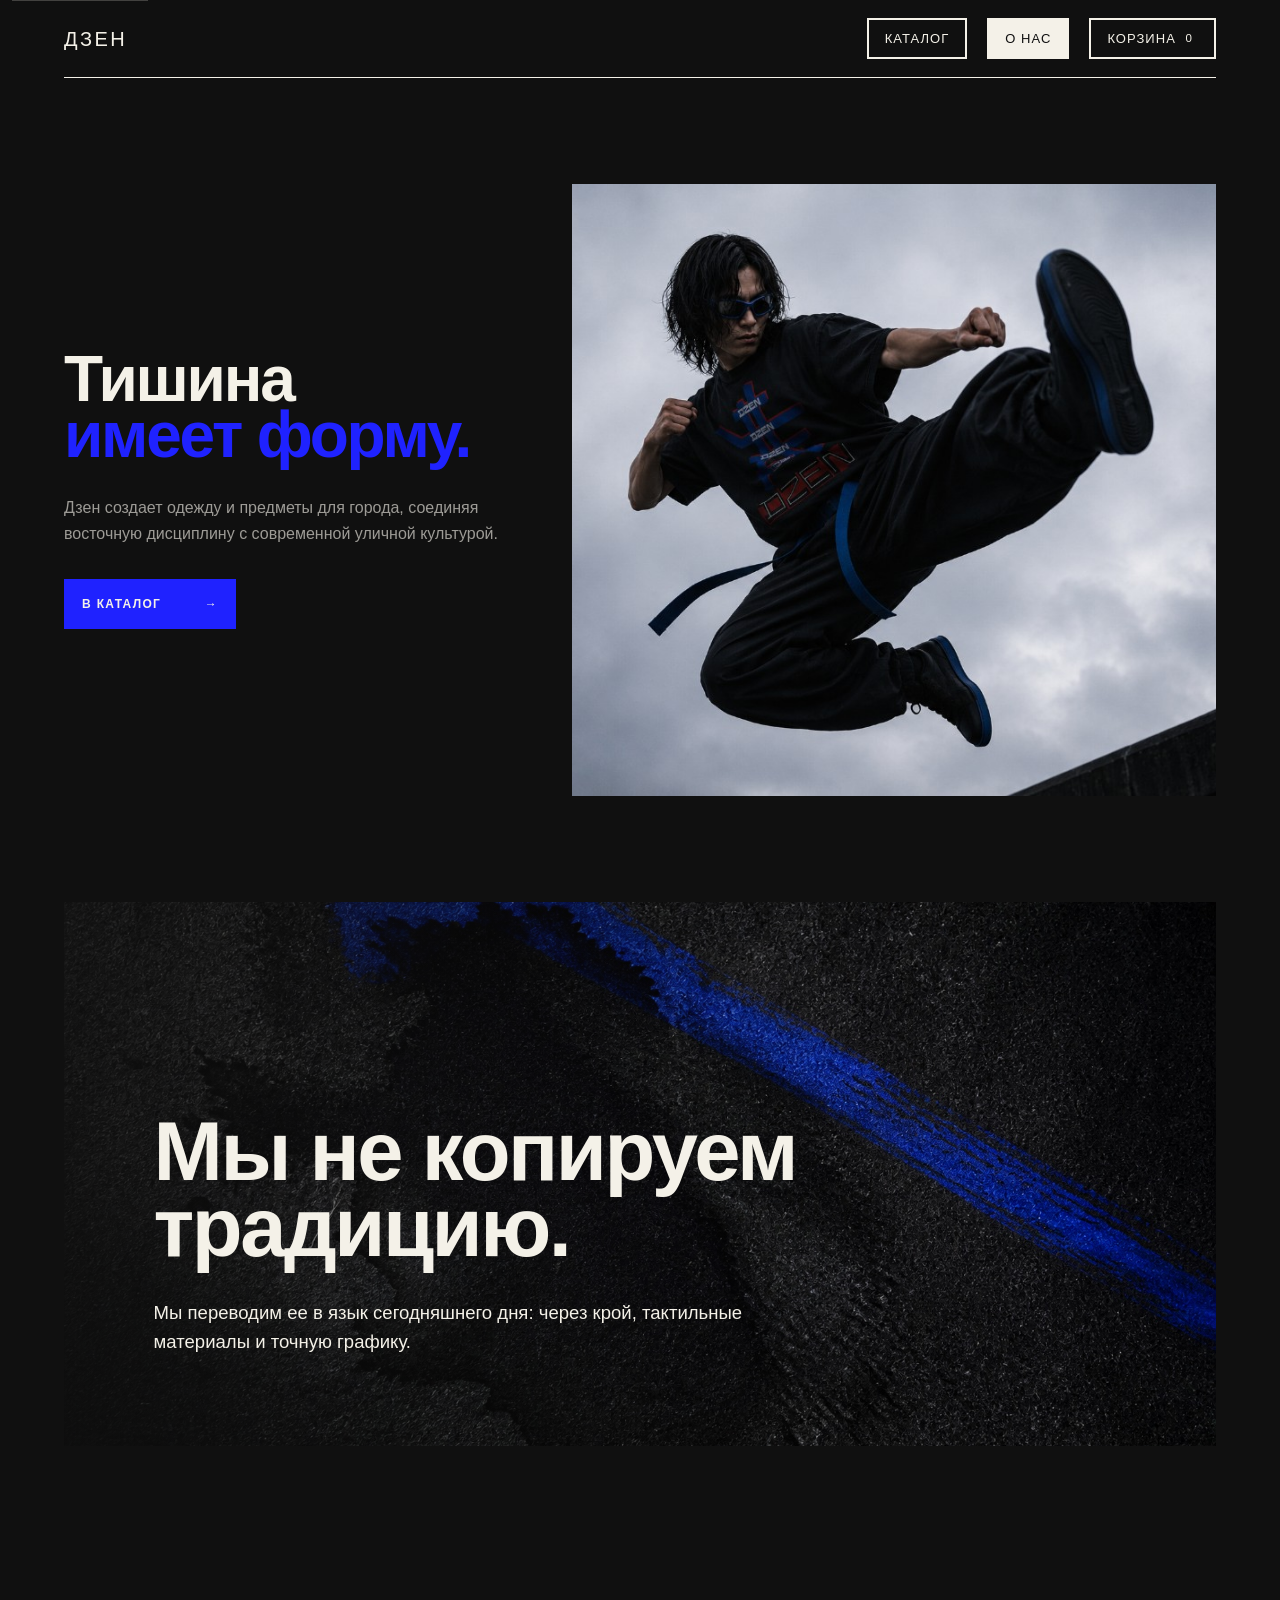
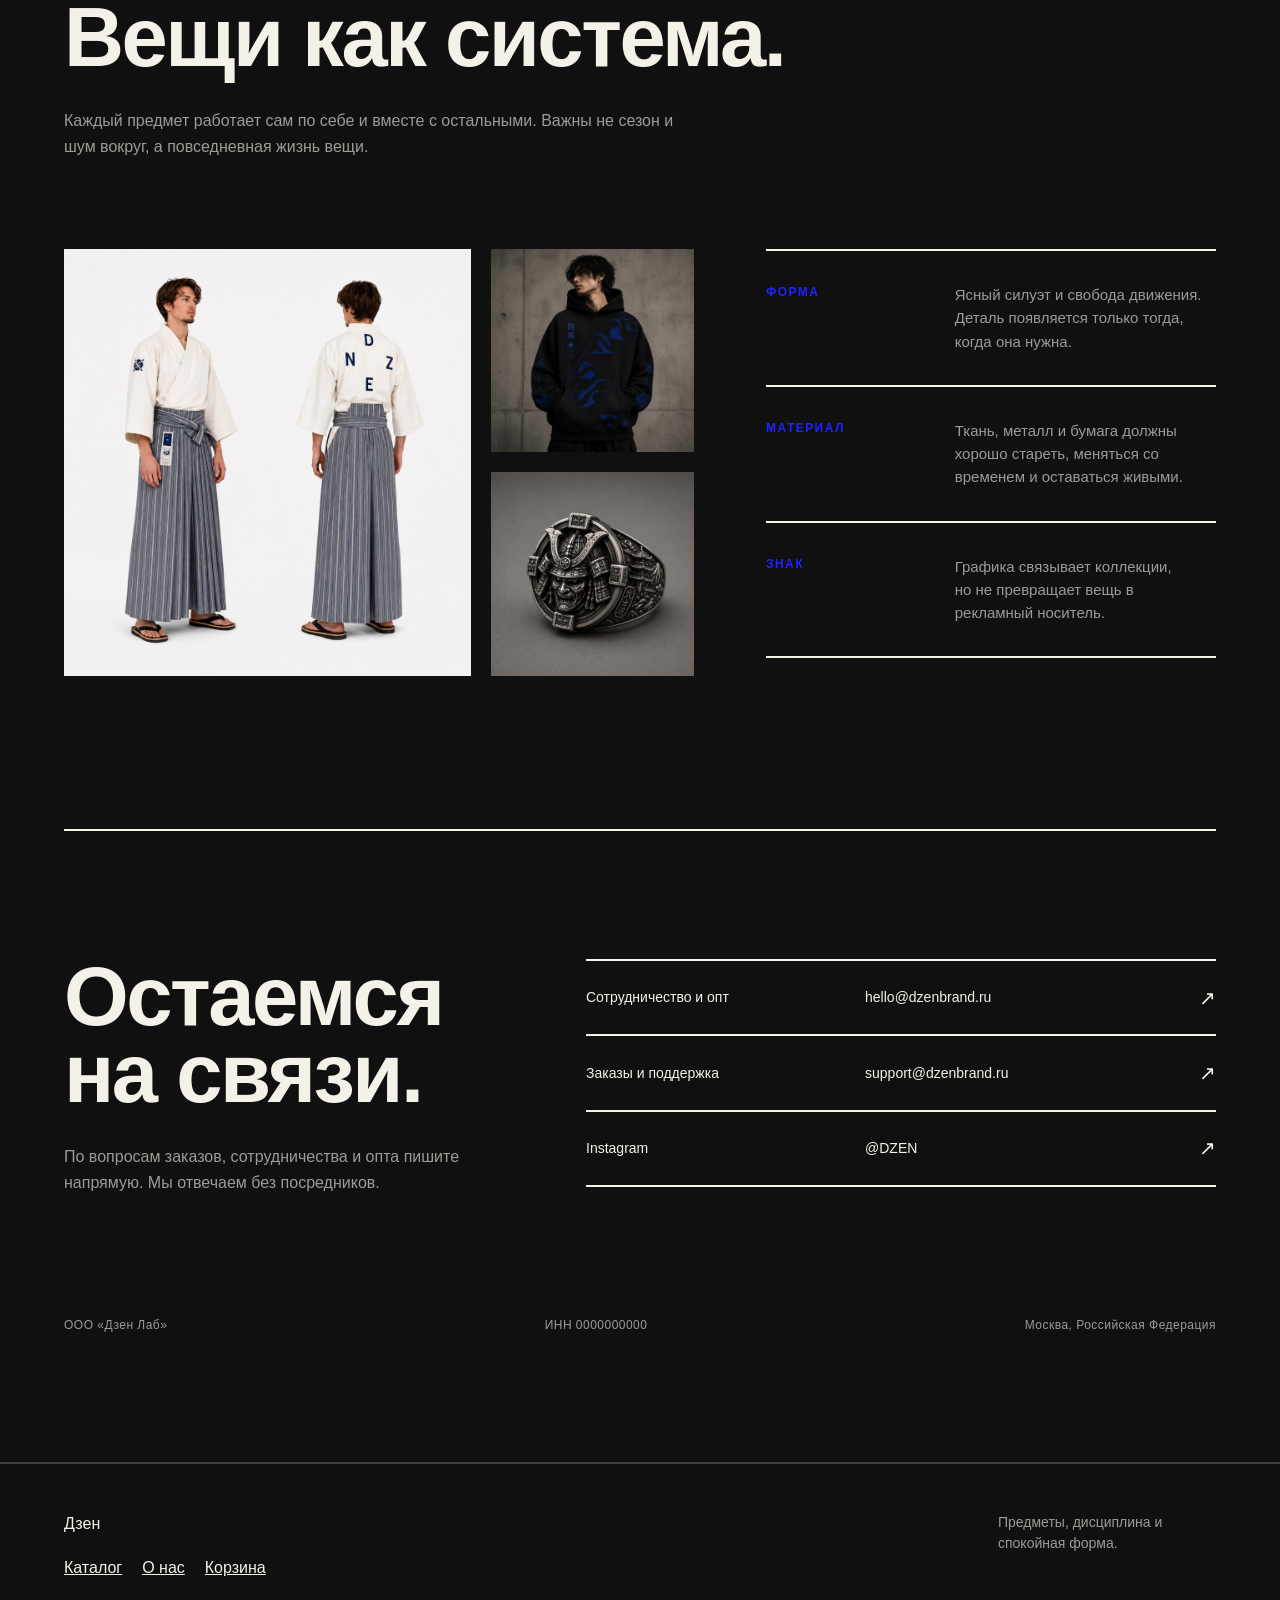
==== commit 1bb86c7f: "Adopt Tektur as storefront typeface" ====
--- a/about.html
+++ b/about.html
@@ -8,7 +8,7 @@
   <link rel="icon" href="assets/images/logo.png" type="image/png">
   <link rel="preload" href="assets/images/hero-dzen.png" as="image" fetchpriority="high">
   <link rel="stylesheet" href="css/reset.css">
-  <link rel="stylesheet" href="css/variables.css?v=20260720-onest">
+  <link rel="stylesheet" href="css/variables.css?v=20260720-tektur">
   <link rel="stylesheet" href="css/base.css">
   <link rel="stylesheet" href="css/layout.css?v=20260720-borderless">
   <link rel="stylesheet" href="css/components.css?v=20260720-borderless">
--- a/css/variables.css
+++ b/css/variables.css
@@ -8,8 +8,8 @@
   --color-accent: #1f22ff;
   --color-social: #ff6b35;
 
-  --font-base: "Onest", Arial, sans-serif;
-  --font-display: "Onest", Arial, sans-serif;
+  --font-base: "Tektur", Arial, sans-serif;
+  --font-display: "Tektur", Arial, sans-serif;
 
   --page-max: 1440px;
   --page-pad: 64px;
@@ -41,9 +41,10 @@
 }
 
 @font-face {
-  font-family: "Onest";
-  src: url("../assets/fonts/Onest-Variable.ttf") format("truetype");
-  font-weight: 100 900;
+  font-family: "Tektur";
+  src: url("../assets/fonts/Tektur-Variable.ttf") format("truetype");
+  font-weight: 400 900;
+  font-stretch: 75% 100%;
   font-style: normal;
   font-display: swap;
 }
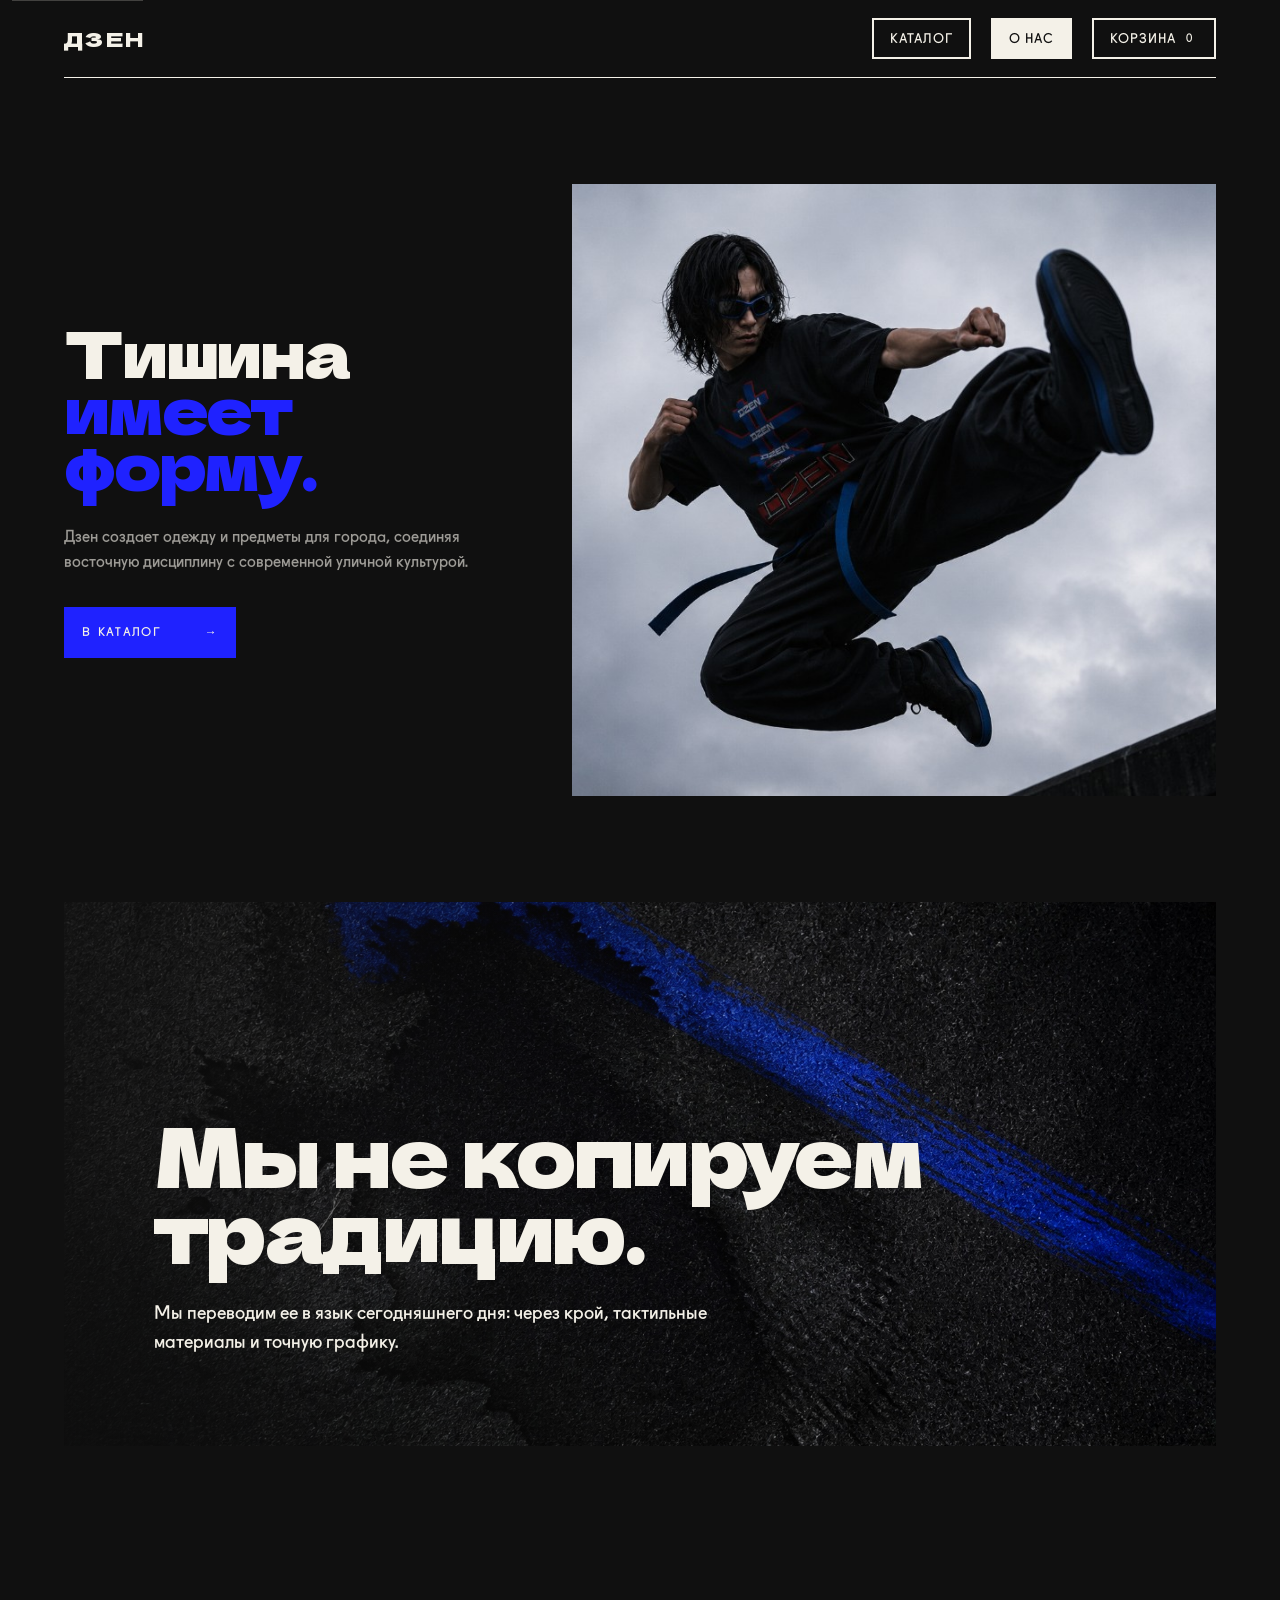
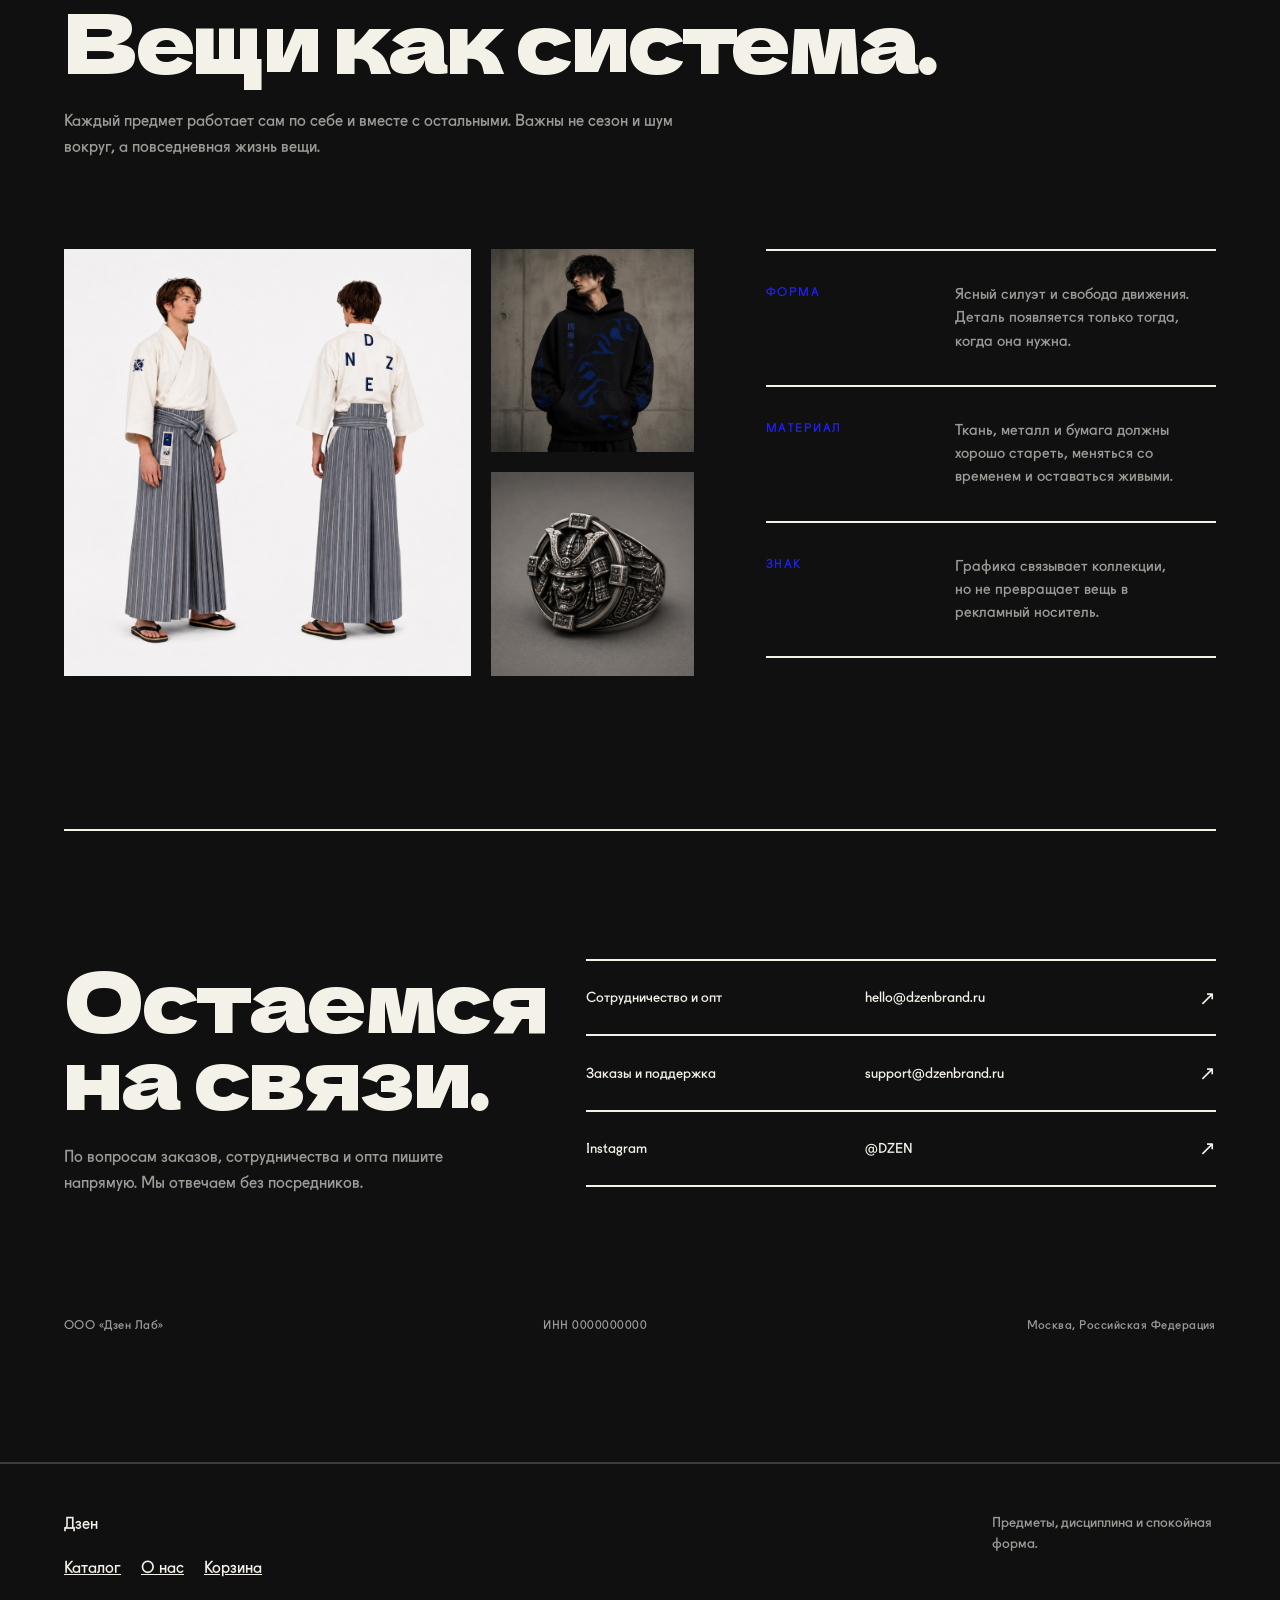
==== commit 1158e571: "Pair Dela Gothic One with Fugue" ====
--- a/about.html
+++ b/about.html
@@ -8,11 +8,11 @@
   <link rel="icon" href="assets/images/logo.png" type="image/png">
   <link rel="preload" href="assets/images/hero-dzen.png" as="image" fetchpriority="high">
   <link rel="stylesheet" href="css/reset.css">
-  <link rel="stylesheet" href="css/variables.css?v=20260720-tektur">
-  <link rel="stylesheet" href="css/base.css">
+  <link rel="stylesheet" href="css/variables.css?v=20260721-dela">
+  <link rel="stylesheet" href="css/base.css?v=20260721-dela">
   <link rel="stylesheet" href="css/layout.css?v=20260720-borderless">
-  <link rel="stylesheet" href="css/components.css?v=20260720-borderless">
-  <link rel="stylesheet" href="css/pages.css?v=20260720-borderless">
+  <link rel="stylesheet" href="css/components.css?v=20260721-dela">
+  <link rel="stylesheet" href="css/pages.css?v=20260721-dela">
 </head>
 <body class="page-about">
   <a class="skip-link" href="#main-content">К содержанию</a>
--- a/css/variables.css
+++ b/css/variables.css
@@ -8,8 +8,8 @@
   --color-accent: #1f22ff;
   --color-social: #ff6b35;
 
-  --font-base: "Tektur", Arial, sans-serif;
-  --font-display: "Tektur", Arial, sans-serif;
+  --font-base: "Fugue", Arial, sans-serif;
+  --font-display: "Dela Gothic One", "Fugue", Arial, sans-serif;
 
   --page-max: 1440px;
   --page-pad: 64px;
@@ -41,10 +41,35 @@
 }
 
 @font-face {
-  font-family: "Tektur";
-  src: url("../assets/fonts/Tektur-Variable.ttf") format("truetype");
-  font-weight: 400 900;
-  font-stretch: 75% 100%;
+  font-family: "Fugue";
+  src: url("../assets/fonts/FUGUE_REGULAR.OTF") format("opentype");
+  font-weight: 400;
   font-style: normal;
   font-display: swap;
 }
+
+@font-face {
+  font-family: "Fugue";
+  src: url("../assets/fonts/FUGUE_HEADLINE.OTF") format("opentype");
+  font-weight: 600 900;
+  font-style: normal;
+  font-display: swap;
+}
+
+@font-face {
+  font-family: "Dela Gothic One";
+  src: url("../assets/fonts/DelaGothicOne-Cyrillic.woff2") format("woff2");
+  font-weight: 400;
+  font-style: normal;
+  font-display: swap;
+  unicode-range: U+0301, U+0400-045F, U+0490-0491, U+04B0-04B1, U+2116;
+}
+
+@font-face {
+  font-family: "Dela Gothic One";
+  src: url("../assets/fonts/DelaGothicOne-Latin.woff2") format("woff2");
+  font-weight: 400;
+  font-style: normal;
+  font-display: swap;
+  unicode-range: U+0000-00FF, U+0131, U+0152-0153, U+02BB-02BC, U+02C6, U+02DA, U+02DC, U+0304, U+0308, U+0329, U+2000-206F, U+20AC, U+2122, U+2191, U+2193, U+2212, U+2215, U+FEFF, U+FFFD;
+}
--- a/css/base.css
+++ b/css/base.css
@@ -19,7 +19,7 @@
 h2,
 h3 {
   font-family: var(--font-display);
-  font-weight: 700;
+  font-weight: 400;
   line-height: 1.15;
   letter-spacing: 0.02em;
 }
--- a/css/components.css
+++ b/css/components.css
@@ -504,7 +504,7 @@
   margin: 0;
   font-family: var(--font-display);
   font-size: clamp(1.25rem, 2.4vw, 1.75rem);
-  font-weight: 700;
+  font-weight: 400;
   line-height: 1.15;
   letter-spacing: 0.04em;
   text-transform: uppercase;
--- a/css/pages.css
+++ b/css/pages.css
@@ -298,7 +298,7 @@
 .home-route__caption strong {
   font-family: var(--font-display);
   font-size: clamp(2rem, 4vw, 4.25rem);
-  font-weight: 700;
+  font-weight: 400;
   letter-spacing: -0.03em;
   line-height: 0.9;
 }
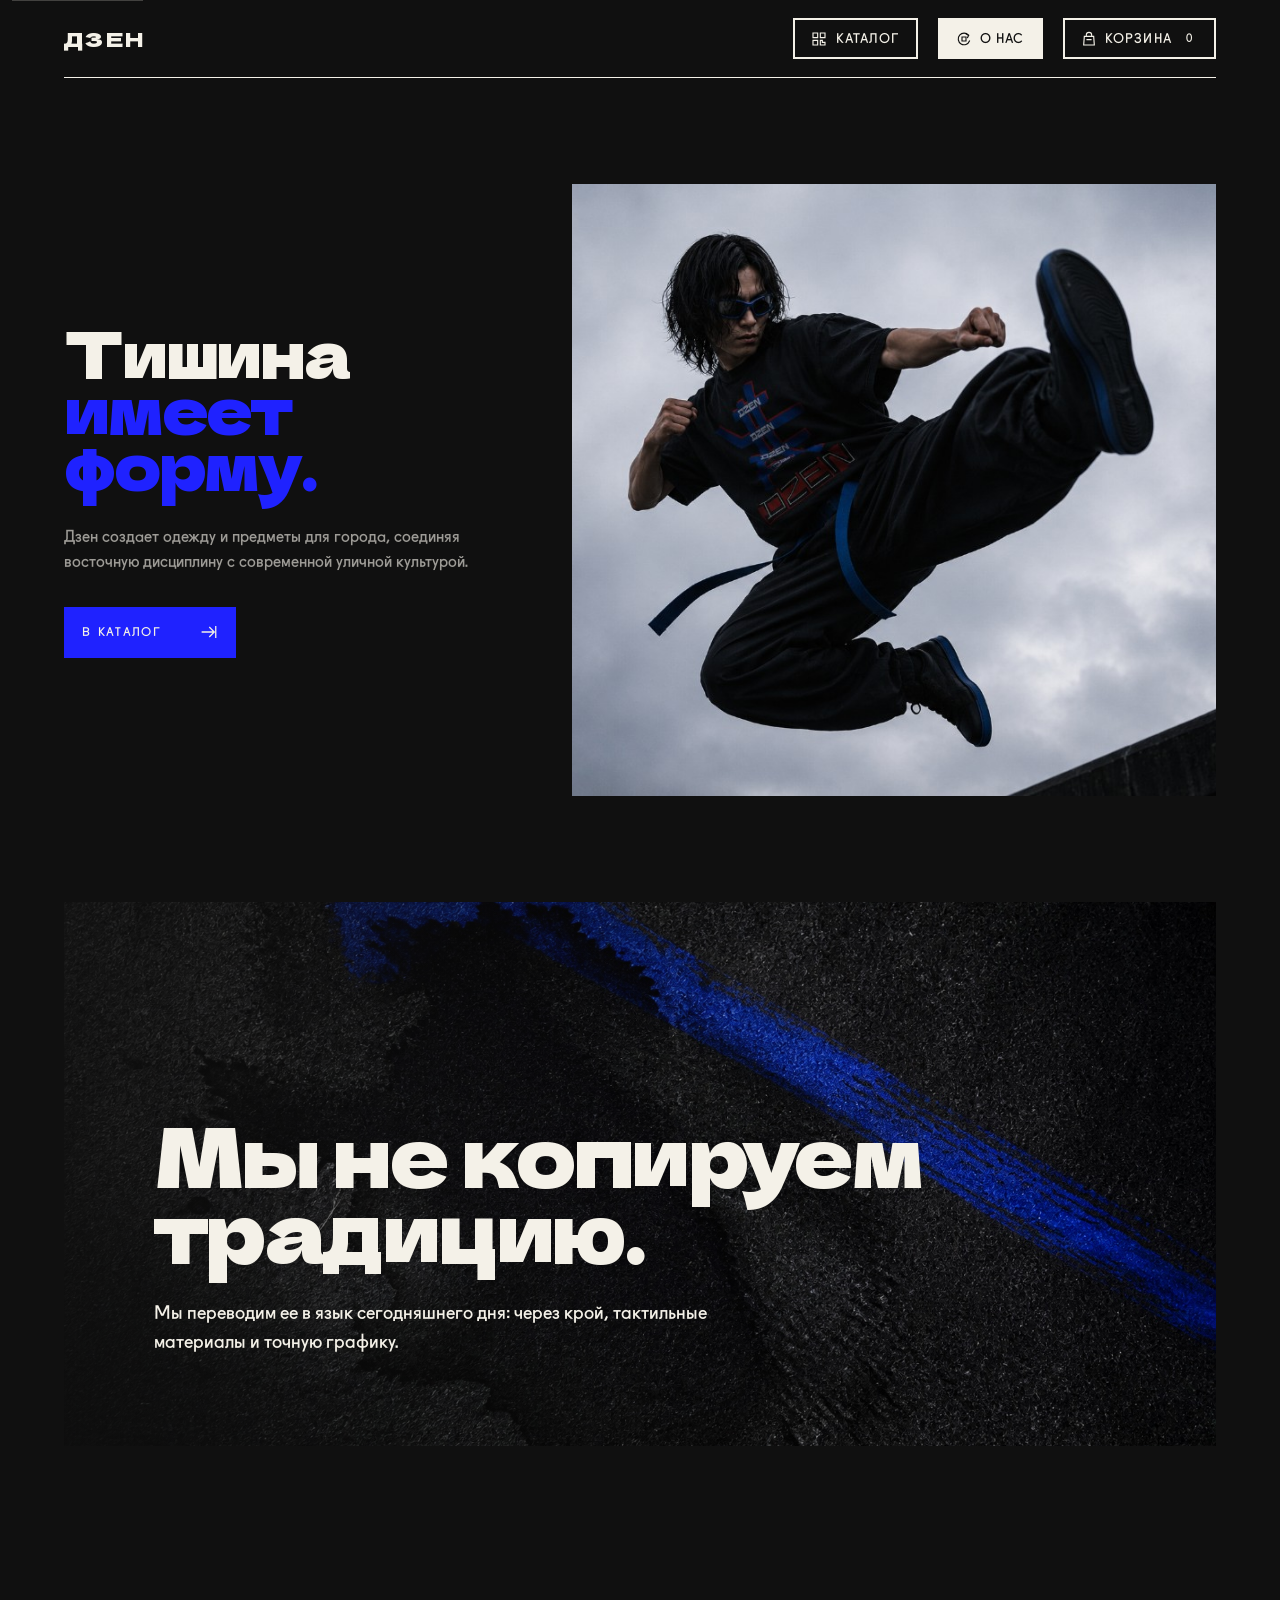
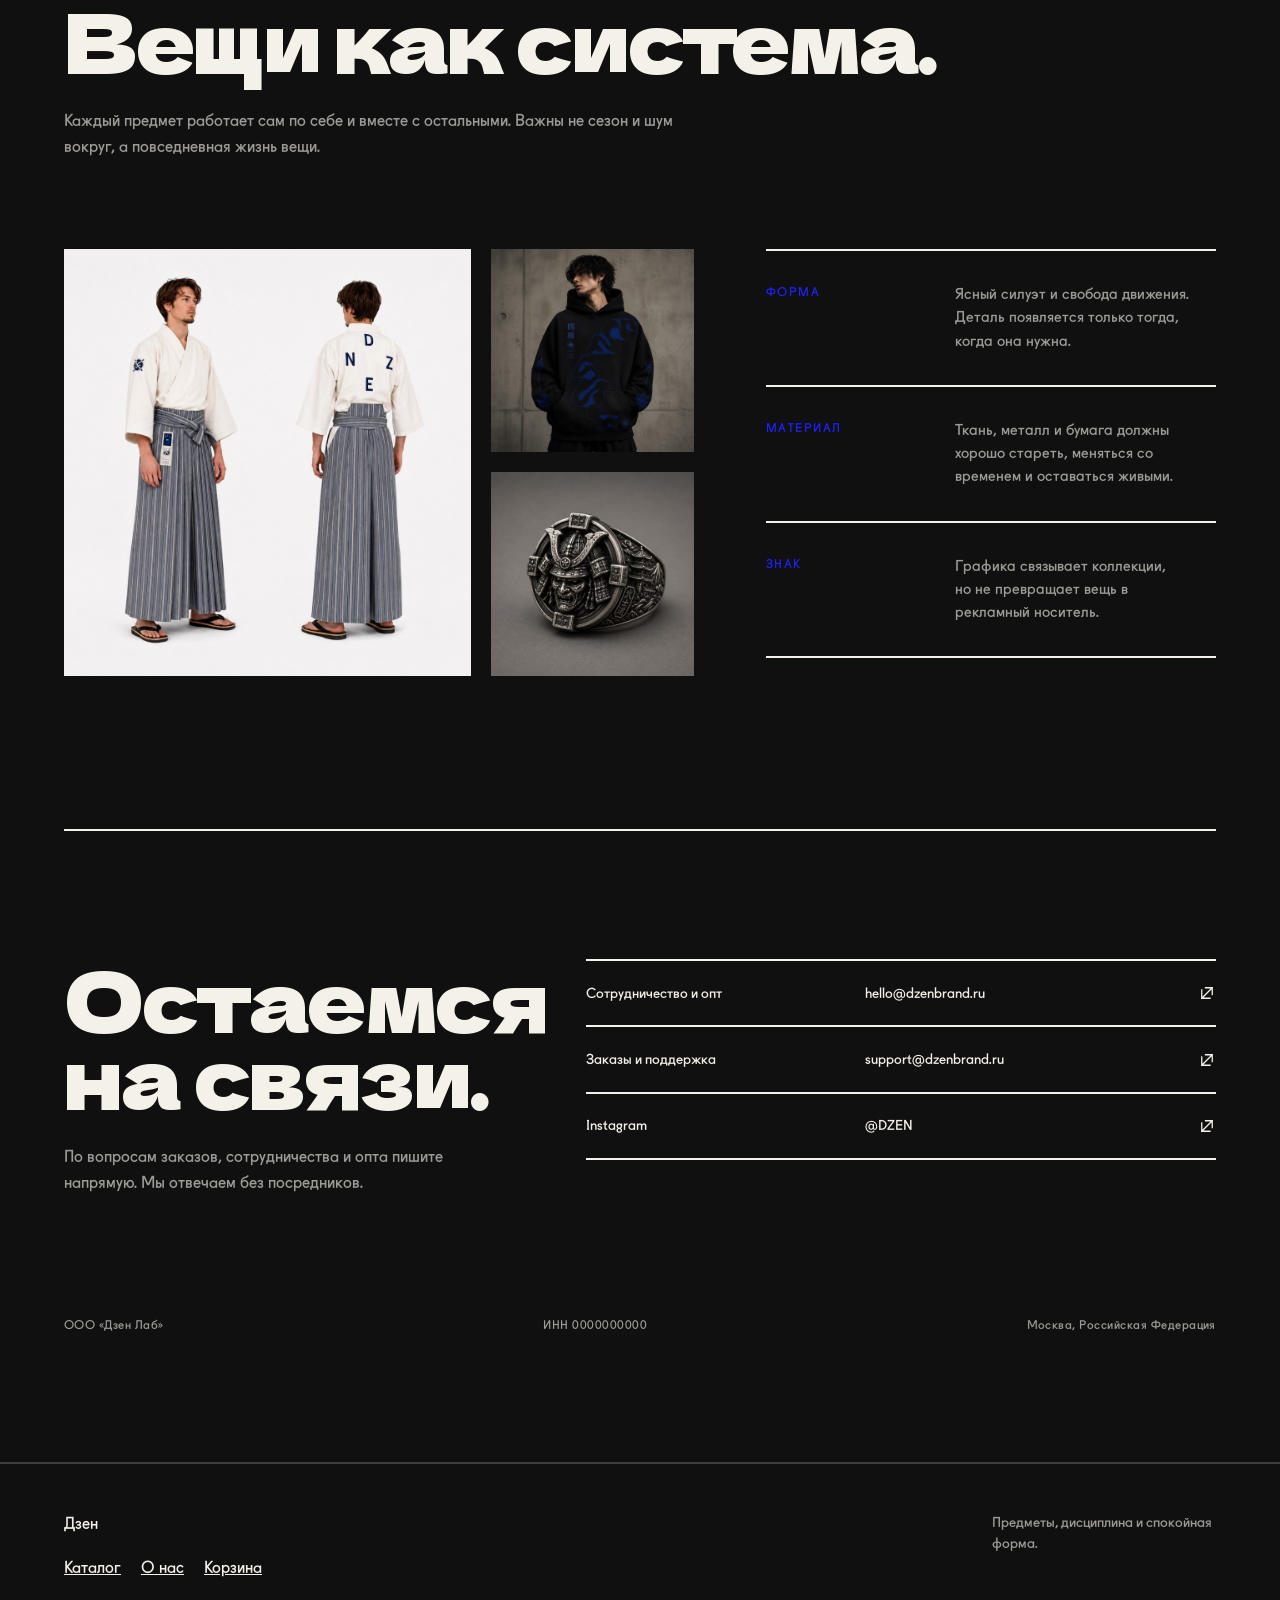
==== commit f8a9b880: "Add custom icon system" ====
--- a/about.html
+++ b/about.html
@@ -11,8 +11,8 @@
   <link rel="stylesheet" href="css/variables.css?v=20260721-dela">
   <link rel="stylesheet" href="css/base.css?v=20260721-dela">
   <link rel="stylesheet" href="css/layout.css?v=20260720-borderless">
-  <link rel="stylesheet" href="css/components.css?v=20260721-dela">
-  <link rel="stylesheet" href="css/pages.css?v=20260721-dela">
+  <link rel="stylesheet" href="css/components.css?v=20260721-icons">
+  <link rel="stylesheet" href="css/pages.css?v=20260721-icons">
 </head>
 <body class="page-about">
   <a class="skip-link" href="#main-content">К содержанию</a>
@@ -20,9 +20,9 @@
   <header class="site-header page-shell">
     <a class="brand" href="home.html">Дзен</a>
     <nav class="site-nav" aria-label="Основная навигация">
-      <a href="index.html">Каталог</a>
-      <a href="about.html" aria-current="page">О нас</a>
-      <a href="cart.html">Корзина <span class="cart-count">0</span></a>
+      <a href="index.html"><svg class="ui-icon site-nav__icon" aria-hidden="true"><use href="assets/icons.svg#icon-catalog"></use></svg><span>Каталог</span></a>
+      <a href="about.html" aria-current="page"><svg class="ui-icon site-nav__icon" aria-hidden="true"><use href="assets/icons.svg#icon-brand"></use></svg><span>О нас</span></a>
+      <a href="cart.html"><svg class="ui-icon site-nav__icon" aria-hidden="true"><use href="assets/icons.svg#icon-bag"></use></svg><span>Корзина</span> <span class="cart-count">0</span></a>
     </nav>
   </header>
 
@@ -34,7 +34,7 @@
           <span>имеет форму.</span>
         </h1>
         <p>Дзен создает одежду и предметы для города, соединяя восточную дисциплину с современной уличной культурой.</p>
-        <a class="about-button" href="index.html">В каталог <span aria-hidden="true">→</span></a>
+        <a class="about-button" href="index.html">В каталог <svg class="ui-icon ui-icon--forward" aria-hidden="true"><use href="assets/icons.svg#icon-forward"></use></svg></a>
       </div>
 
       <figure class="about-hero__media">
@@ -95,17 +95,17 @@
         <a href="mailto:hello@dzenbrand.ru">
           <span>Сотрудничество и опт</span>
           <strong>hello@dzenbrand.ru</strong>
-          <span class="about-contact__arrow" aria-hidden="true">↗</span>
+          <svg class="ui-icon ui-icon--open about-contact__arrow" aria-hidden="true"><use href="assets/icons.svg#icon-open"></use></svg>
         </a>
         <a href="mailto:support@dzenbrand.ru">
           <span>Заказы и поддержка</span>
           <strong>support@dzenbrand.ru</strong>
-          <span class="about-contact__arrow" aria-hidden="true">↗</span>
+          <svg class="ui-icon ui-icon--open about-contact__arrow" aria-hidden="true"><use href="assets/icons.svg#icon-open"></use></svg>
         </a>
         <a href="https://www.instagram.com/dzen" rel="noopener noreferrer" target="_blank">
           <span>Instagram</span>
           <strong>@DZEN</strong>
-          <span class="about-contact__arrow" aria-hidden="true">↗</span>
+          <svg class="ui-icon ui-icon--open about-contact__arrow" aria-hidden="true"><use href="assets/icons.svg#icon-open"></use></svg>
         </a>
       </div>
 
@@ -131,6 +131,6 @@
     </div>
   </footer>
 
-  <script src="js/cart.js" defer></script>
+  <script src="js/cart.js?v=20260721-icons" defer></script>
 </body>
 </html>
--- a/css/layout.css
+++ b/css/layout.css
@@ -370,8 +370,10 @@
   position: absolute;
   top: 50%;
   z-index: 1;
+  display: grid;
   width: 2.25rem;
   height: 2.25rem;
+  place-items: center;
   margin-top: -1.125rem;
   padding: 0;
   border: var(--border) solid rgba(244, 241, 232, 0.35);
@@ -383,6 +385,11 @@
   transition: background 0.2s ease, border-color 0.2s ease;
 }
 
+.product-page__nav .ui-icon {
+  width: 1rem;
+  height: 1rem;
+}
+
 .product-page__nav:hover,
 .product-page__nav:focus-visible {
   background: rgba(16, 16, 16, 0.72);
--- a/css/components.css
+++ b/css/components.css
@@ -15,6 +15,21 @@
   transform: translateY(0);
 }
 
+.ui-icon {
+  display: block;
+  width: 1.125rem;
+  height: 1.125rem;
+  flex: 0 0 auto;
+  overflow: visible;
+}
+
+.ui-icon--forward,
+.ui-icon--back,
+.ui-icon--open,
+.site-nav__icon {
+  transition: transform 180ms cubic-bezier(0.23, 1, 0.32, 1);
+}
+
 .site-nav {
   display: flex;
   flex-wrap: wrap;
@@ -26,7 +41,7 @@
 .site-nav a {
   display: inline-flex;
   align-items: center;
-  gap: 0.35em;
+  gap: 0.55rem;
   padding: 0.55rem 1rem;
   border: var(--border) solid var(--color-line);
   text-decoration: none;
@@ -35,6 +50,16 @@
   text-transform: uppercase;
   white-space: nowrap;
   transition: background 0.2s ease, color 0.2s ease;
+}
+
+.site-nav__icon {
+  width: 1rem;
+  height: 1rem;
+}
+
+.site-nav a:hover .site-nav__icon,
+.site-nav a:focus-visible .site-nav__icon {
+  transform: translateY(-0.1rem);
 }
 
 .site-nav a:hover,
@@ -109,6 +134,56 @@
   background: #e6e6e6;
 }
 
+.product-card__open,
+.home-product__open,
+.flow-recommendation__open,
+.home-look__open {
+  position: absolute;
+  right: var(--gap-xs);
+  bottom: var(--gap-xs);
+  z-index: 3;
+  display: grid;
+  width: 2.5rem;
+  height: 2.5rem;
+  place-items: center;
+  overflow: hidden;
+  background: var(--color-bg);
+  color: var(--color-text);
+}
+
+.product-card__open::after,
+.home-product__open::after,
+.flow-recommendation__open::after,
+.home-look__open::after {
+  position: absolute;
+  left: 0;
+  bottom: 0;
+  width: 0.5rem;
+  height: 0.5rem;
+  border-bottom: 2px solid var(--color-accent);
+  border-left: 2px solid var(--color-accent);
+  content: "";
+}
+
+.product-card__open .ui-icon,
+.home-product__open .ui-icon,
+.flow-recommendation__open .ui-icon,
+.home-look__open .ui-icon {
+  width: 1rem;
+  height: 1rem;
+}
+
+.product-card__media:hover .ui-icon--open,
+.product-card__media:focus-visible .ui-icon--open,
+.home-product__media:hover .ui-icon--open,
+.home-product__media:focus-visible .ui-icon--open,
+.flow-recommendation__media:hover .ui-icon--open,
+.flow-recommendation__media:focus-visible .ui-icon--open,
+.home-look:hover .ui-icon--open,
+.home-look:focus-visible .ui-icon--open {
+  transform: translate(0.15rem, -0.15rem);
+}
+
 .catalog-layout .product-card__media .product-card__image {
   position: absolute;
   inset: 0;
@@ -461,6 +536,11 @@
   border-right: 1px solid rgba(244, 241, 232, 0.2);
 }
 
+.quantity-control button .ui-icon {
+  width: 0.9rem;
+  height: 0.9rem;
+}
+
 .quantity-control button:last-child {
   border-right: none;
   border-left: 1px solid rgba(244, 241, 232, 0.2);
@@ -480,6 +560,9 @@
 }
 
 .product-page__back {
+  display: inline-flex;
+  align-items: center;
+  gap: 0.55rem;
   font-size: 0.6875rem;
   letter-spacing: 0.18em;
   text-transform: uppercase;
@@ -488,10 +571,23 @@
   transition: color 0.2s ease;
 }
 
+.product-page__back .ui-icon,
+.commerce-back-link .ui-icon {
+  width: 0.95rem;
+  height: 0.95rem;
+}
+
 .product-page__back:hover,
 .product-page__back:focus-visible {
   color: var(--color-text);
   outline: none;
+}
+
+.product-page__back:hover .ui-icon--back,
+.product-page__back:focus-visible .ui-icon--back,
+.commerce-back-link:hover .ui-icon--back,
+.commerce-back-link:focus-visible .ui-icon--back {
+  transform: translateX(-0.15rem);
 }
 
 .product-page__lead {
@@ -606,57 +702,680 @@
   line-height: 1.65;
 }
 
-.cart-table {
-  width: 100%;
-  border-collapse: collapse;
-  font-size: 0.9375rem;
-}
-
-.cart-table th,
-.cart-table td {
-  padding: var(--gap-sm);
-  text-align: left;
-  vertical-align: middle;
-  border-bottom: 1px solid rgba(244, 241, 232, 0.12);
-}
-
-.cart-table th {
+.commerce-kicker {
+  margin: 0;
+  color: var(--color-muted);
   font-size: 0.6875rem;
   letter-spacing: 0.14em;
   text-transform: uppercase;
-  color: var(--color-muted);
-}
-
-.cart-item__thumb {
-  width: 72px;
-  height: 72px;
-  background: #e6e6e6;
+}
+
+.commerce-button {
+  display: inline-flex;
+  align-items: center;
+  justify-content: space-between;
+  gap: var(--gap-md);
+  min-height: 3.5rem;
+  padding: 0.9rem 1rem;
+  border: var(--border) solid var(--color-line);
+  background: transparent;
+  color: var(--color-text);
+  font-family: var(--font-base);
+  font-size: 0.75rem;
+  font-weight: 700;
+  letter-spacing: 0.1em;
+  line-height: 1.2;
+  text-align: left;
+  text-decoration: none;
+  text-transform: uppercase;
+  cursor: pointer;
+  transition: background 180ms ease, border-color 180ms ease, color 180ms ease, transform 120ms ease;
+}
+
+.commerce-button:hover,
+.commerce-button:focus-visible {
+  border-color: var(--color-text);
+  background: var(--color-text);
+  color: var(--color-bg);
+  outline: none;
+}
+
+.commerce-button:focus-visible {
+  box-shadow: 0 0 0 var(--border) var(--color-bg), 0 0 0 calc(var(--border) * 2) var(--color-text);
+}
+
+.commerce-button:active {
+  transform: translateY(1px);
+}
+
+.commerce-button--primary {
+  border-color: var(--color-accent);
+  background: var(--color-accent);
+  color: var(--color-text);
+}
+
+.commerce-button--primary:hover,
+.commerce-button--primary:focus-visible {
+  border-color: var(--color-text);
+  background: var(--color-text);
+  color: var(--color-bg);
+}
+
+.commerce-button--light {
+  border-color: var(--color-text);
+  background: var(--color-text);
+  color: var(--color-accent);
+}
+
+.commerce-button--light:hover,
+.commerce-button--light:focus-visible {
+  border-color: var(--color-bg);
+  background: var(--color-bg);
+  color: var(--color-text);
+}
+
+.commerce-button--compact {
+  min-height: 2.75rem;
+  padding-block: 0.7rem;
+}
+
+.commerce-button:hover .ui-icon--forward,
+.commerce-button:focus-visible .ui-icon--forward,
+.commerce-button:hover .ui-icon--open,
+.commerce-button:focus-visible .ui-icon--open {
+  transform: translateX(0.15rem);
+}
+
+.checkout-steps {
   display: grid;
+  grid-template-columns: repeat(3, minmax(0, 1fr));
+  width: min(100%, 31rem);
+  border-top: 1px solid rgba(244, 241, 232, 0.28);
+  border-bottom: 1px solid rgba(244, 241, 232, 0.28);
+}
+
+.checkout-steps li {
+  display: flex;
+  align-items: center;
+  gap: var(--gap-xs);
+  min-width: 0;
+  padding: 0.85rem 1rem;
+  border-left: 1px solid rgba(244, 241, 232, 0.28);
+  color: var(--color-muted);
+  font-size: 0.6875rem;
+  letter-spacing: 0.08em;
+  text-transform: uppercase;
+}
+
+.checkout-steps li:first-child {
+  border-left: 0;
+}
+
+.checkout-steps li[aria-current="step"] {
+  background: var(--color-accent);
+  color: var(--color-text);
+}
+
+.checkout-steps span {
+  color: currentColor;
+  font-variant-numeric: tabular-nums;
+}
+
+.commerce-empty {
+  display: grid;
+  justify-items: start;
+  max-width: 52rem;
+  min-height: 28rem;
+  align-content: center;
+  gap: var(--gap-sm);
+  margin-block: var(--gap-xl);
+  padding: clamp(var(--gap-md), 6vw, var(--gap-xl));
+  border: var(--border) solid var(--color-line);
+}
+
+.commerce-empty[hidden] {
+  display: none;
+}
+
+.commerce-empty h2 {
+  max-width: 12ch;
+  margin: 0;
+  font-size: clamp(2.5rem, 5vw, 5rem);
+  line-height: 0.96;
+  letter-spacing: -0.02em;
+}
+
+.commerce-empty > p:not(.commerce-kicker) {
+  max-width: 32rem;
+  color: var(--color-muted);
+}
+
+.commerce-empty .commerce-button {
+  min-width: min(100%, 18rem);
+  margin-top: var(--gap-sm);
+}
+
+.cart-line {
+  display: grid;
+  grid-template-columns: minmax(9rem, 12rem) minmax(0, 1fr);
+  gap: var(--gap-md);
+  padding-block: var(--gap-md);
+  border-top: 1px solid rgba(244, 241, 232, 0.26);
+}
+
+.cart-line:last-child {
+  border-bottom: 1px solid rgba(244, 241, 232, 0.26);
+}
+
+.cart-line__media {
+  display: block;
+  aspect-ratio: 1;
+  overflow: hidden;
+  background: #d6d4cf;
+}
+
+.cart-line__media img {
+  display: block;
+  width: 100%;
+  height: 100%;
+  object-fit: cover;
+  transition: transform 400ms cubic-bezier(0.23, 1, 0.32, 1);
+}
+
+.cart-line__media:hover img,
+.cart-line__media:focus-visible img {
+  transform: scale(1.015);
+}
+
+.cart-line__media:focus-visible {
+  outline: var(--border) solid var(--color-text);
+  outline-offset: 3px;
+}
+
+.cart-line__content {
+  display: flex;
+  flex-direction: column;
+  min-width: 0;
+}
+
+.cart-line__heading,
+.cart-line__footer {
+  display: flex;
+  align-items: flex-start;
+  justify-content: space-between;
+  gap: var(--gap-sm);
+}
+
+.cart-line__heading a {
+  font-size: 0.875rem;
+  letter-spacing: 0.04em;
+  line-height: 1.4;
+  text-decoration: none;
+  text-transform: uppercase;
+}
+
+.cart-line__heading a:hover,
+.cart-line__heading a:focus-visible,
+.cart-line__remove:hover,
+.cart-line__remove:focus-visible {
+  color: var(--color-muted);
+  outline: none;
+}
+
+.cart-line__heading p {
+  margin-top: 0.35rem;
+  color: var(--color-muted);
+  font-size: 0.75rem;
+}
+
+.cart-line__remove {
+  flex: 0 0 auto;
+  padding: 0 0 0.2rem;
+  border-bottom: 1px solid currentColor;
+  color: var(--color-text);
+  font-size: 0.6875rem;
+  letter-spacing: 0.08em;
+  text-transform: uppercase;
+}
+
+.cart-line__option {
+  display: flex;
+  gap: var(--gap-xs);
+  margin-top: var(--gap-sm);
+  color: var(--color-muted);
+  font-size: 0.75rem;
+}
+
+.cart-line__option strong {
+  color: var(--color-text);
+  font-weight: 400;
+}
+
+.cart-line__footer {
+  align-items: flex-end;
+  margin-top: auto;
+  padding-top: var(--gap-sm);
+}
+
+.cart-line__total {
+  display: grid;
+  justify-items: end;
+  gap: 0.25rem;
+  margin: 0;
+}
+
+.cart-line__total span {
+  color: var(--color-muted);
+  font-size: 0.6875rem;
+  letter-spacing: 0.08em;
+  text-transform: uppercase;
+}
+
+.cart-line__total strong {
+  font-size: 1rem;
+  font-weight: 400;
+}
+
+.quantity-control button:hover,
+.quantity-control button:focus-visible {
+  background: var(--color-text);
+  color: var(--color-bg);
+  outline: none;
+}
+
+.quantity-control input:focus-visible {
+  outline: var(--border) solid var(--color-accent);
+  outline-offset: -2px;
+}
+
+.order-summary {
+  padding: clamp(var(--gap-sm), 3vw, var(--gap-md));
+  border: var(--border) solid var(--color-line);
+}
+
+.order-summary__index {
+  margin: 0;
+  color: var(--color-accent);
+  font-size: 0.6875rem;
+  letter-spacing: 0.14em;
+  text-transform: uppercase;
+}
+
+.order-summary h2 {
+  margin: var(--gap-xs) 0 var(--gap-lg);
+  font-size: clamp(1.75rem, 3vw, 2.75rem);
+  line-height: 1;
+  letter-spacing: -0.015em;
+}
+
+.order-summary__rows {
+  margin: 0;
+}
+
+.order-summary__rows > div {
+  display: flex;
+  align-items: baseline;
+  justify-content: space-between;
+  gap: var(--gap-sm);
+  padding-block: 0.8rem;
+  border-top: 1px solid rgba(244, 241, 232, 0.18);
+}
+
+.order-summary__rows dt,
+.order-summary__rows dd {
+  margin: 0;
+  font-size: 0.75rem;
+  font-weight: 400;
+}
+
+.order-summary__rows dt {
+  color: var(--color-muted);
+}
+
+.order-summary__rows dd {
+  text-align: right;
+}
+
+.order-summary__rows .order-summary__total {
+  padding-top: var(--gap-sm);
+  border-top: var(--border) solid var(--color-line);
+}
+
+.order-summary__total dt,
+.order-summary__total dd {
+  color: var(--color-text);
+  font-size: 0.9375rem;
+}
+
+.order-summary__note {
+  margin: var(--gap-md) 0;
+  color: var(--color-muted);
+  font-size: 0.75rem;
+  line-height: 1.55;
+}
+
+.order-summary .commerce-button {
+  width: 100%;
+}
+
+.order-summary__continue {
+  display: block;
+  width: fit-content;
+  margin: var(--gap-sm) auto 0;
+  padding-bottom: 0.2rem;
+  border-bottom: 1px solid currentColor;
+  color: var(--color-muted);
+  font-size: 0.6875rem;
+  letter-spacing: 0.08em;
+  text-decoration: none;
+  text-transform: uppercase;
+}
+
+.order-summary__continue:hover,
+.order-summary__continue:focus-visible {
+  color: var(--color-text);
+  outline: none;
+}
+
+.flow-recommendation {
+  display: grid;
+  grid-template-columns: minmax(0, 1fr) minmax(14rem, 24rem) minmax(16rem, 22rem);
+  align-items: stretch;
+  gap: var(--gap-lg);
+  margin-top: 8rem;
+  padding-block: var(--gap-xl);
+  border-top: var(--border) solid var(--color-line);
+  border-bottom: var(--border) solid var(--color-line);
+}
+
+.flow-recommendation[hidden] {
+  display: none;
+}
+
+.flow-recommendation__copy {
+  align-self: end;
+}
+
+.flow-recommendation__copy h2 {
+  max-width: 10ch;
+  margin: var(--gap-xs) 0 var(--gap-sm);
+  font-size: clamp(2.25rem, 4.3vw, 4.5rem);
+  line-height: 0.96;
+  letter-spacing: -0.02em;
+}
+
+.flow-recommendation__copy > p:last-child {
+  max-width: 30rem;
+  color: var(--color-muted);
+  line-height: 1.55;
+}
+
+.flow-recommendation__media {
+  position: relative;
+  display: block;
+  aspect-ratio: 1;
+  overflow: hidden;
+  background: #d6d4cf;
+}
+
+.flow-recommendation__media img {
+  display: block;
+  width: 100%;
+  height: 100%;
+  object-fit: cover;
+  transition: transform 500ms cubic-bezier(0.23, 1, 0.32, 1);
+}
+
+.flow-recommendation__media:hover img,
+.flow-recommendation__media:focus-visible img {
+  transform: scale(1.018);
+}
+
+.flow-recommendation__media:focus-visible {
+  outline: var(--border) solid var(--color-text);
+  outline-offset: 3px;
+}
+
+.flow-recommendation__product {
+  display: flex;
+  flex-direction: column;
+  justify-content: flex-end;
+  gap: var(--gap-md);
+  min-width: 0;
+}
+
+.flow-recommendation__product a {
+  display: block;
+  font-size: 0.875rem;
+  letter-spacing: 0.04em;
+  line-height: 1.4;
+  text-decoration: none;
+  text-transform: uppercase;
+}
+
+.flow-recommendation__product a:hover,
+.flow-recommendation__product a:focus-visible {
+  color: var(--color-muted);
+  outline: none;
+}
+
+.flow-recommendation__product p {
+  margin-top: var(--gap-xs);
+  color: var(--color-muted);
+  font-size: 0.8125rem;
+}
+
+.checkout-panel {
+  padding-top: var(--gap-md);
+  border-top: var(--border) solid var(--color-line);
+}
+
+.checkout-panel + .checkout-panel {
+  margin-top: var(--gap-xl);
+}
+
+.checkout-panel__header {
+  display: grid;
+  grid-template-columns: 3rem minmax(0, 1fr);
+  align-items: start;
+  gap: var(--gap-sm);
+  margin-bottom: var(--gap-lg);
+}
+
+.checkout-panel__header > span {
+  display: grid;
+  width: 3rem;
+  aspect-ratio: 1;
   place-items: center;
-  overflow: hidden;
-}
-
-.cart-item__thumb img {
-  width: 100%;
-  height: 100%;
-  object-fit: contain;
-}
-
-.cart-empty {
-  padding: var(--gap-xl);
-  text-align: center;
-  border: var(--border) dashed rgba(244, 241, 232, 0.25);
-  color: var(--color-muted);
-}
-
-.cart-summary {
-  max-width: 22rem;
-  margin-left: auto;
-  padding: var(--gap-md);
-  border: var(--border) solid var(--color-line);
+  background: var(--color-accent);
+  font-size: 0.75rem;
+}
+
+.checkout-panel__header h2 {
+  margin: 0;
+  font-size: clamp(1.75rem, 3vw, 2.75rem);
+  line-height: 1;
+  letter-spacing: -0.015em;
+}
+
+.checkout-panel__header p {
+  margin-top: var(--gap-xs);
+  color: var(--color-muted);
+  font-size: 0.8125rem;
+}
+
+.checkout-fields {
+  display: grid;
+  grid-template-columns: repeat(2, minmax(0, 1fr));
+  gap: var(--gap-sm);
+}
+
+.checkout-field {
   display: flex;
   flex-direction: column;
+  min-width: 0;
+  color: var(--color-muted);
+  font-size: 0.6875rem;
+  letter-spacing: 0.08em;
+  text-transform: uppercase;
+}
+
+.checkout-field--wide {
+  grid-column: 1 / -1;
+}
+
+.checkout-field input {
+  width: 100%;
+  min-height: 3.5rem;
+  margin-top: 0.55rem;
+  padding: 0.85rem 1rem;
+  border: 1px solid rgba(244, 241, 232, 0.38);
+  border-radius: 0;
+  background: var(--color-surface);
+  color: var(--color-text);
+  font-family: var(--font-base);
+  font-size: 1rem;
+  letter-spacing: 0;
+  text-transform: none;
+  transition: border-color 160ms ease, background 160ms ease;
+}
+
+.checkout-field input::placeholder {
+  color: rgba(244, 241, 232, 0.35);
+}
+
+.checkout-field input:hover {
+  border-color: rgba(244, 241, 232, 0.72);
+}
+
+.checkout-field input:focus-visible {
+  border-color: var(--color-accent);
+  background: var(--color-surface-soft);
+  outline: var(--border) solid var(--color-accent);
+  outline-offset: -2px;
+}
+
+.checkout-field input[aria-invalid="true"] {
+  border-color: #e8a598;
+}
+
+.checkout-field__error {
+  min-height: 1.2rem;
+  padding-top: 0.35rem;
+  color: #e8a598;
+  font-size: 0.6875rem;
+  letter-spacing: 0;
+  line-height: 1.3;
+  text-transform: none;
+}
+
+.checkout-submit {
+  margin-top: var(--gap-xl);
+  padding-top: var(--gap-md);
+  border-top: var(--border) solid var(--color-line);
+}
+
+.checkout-submit .commerce-button {
+  width: 100%;
+}
+
+.checkout-submit > p:last-child {
+  max-width: 34rem;
+  margin-top: var(--gap-sm);
+  color: var(--color-muted);
+  font-size: 0.75rem;
+  line-height: 1.5;
+}
+
+.checkout-form-error {
+  min-height: 1.5rem;
+  margin: 0 0 var(--gap-xs);
+  color: #e8a598;
+  font-size: 0.8125rem;
+}
+
+.checkout-summary__items {
+  display: grid;
   gap: var(--gap-sm);
+  margin-bottom: var(--gap-md);
+}
+
+.checkout-summary__item {
+  display: grid;
+  grid-template-columns: 4.5rem minmax(0, 1fr) auto;
+  align-items: center;
+  gap: var(--gap-xs);
+  padding-bottom: var(--gap-sm);
+  border-bottom: 1px solid rgba(244, 241, 232, 0.18);
+}
+
+.checkout-summary__item img {
+  display: block;
+  width: 4.5rem;
+  aspect-ratio: 1;
+  object-fit: cover;
+  background: #d6d4cf;
+}
+
+.checkout-summary__item h3 {
+  margin: 0;
+  font-family: var(--font-base);
+  font-size: 0.75rem;
+  font-weight: 400;
+  letter-spacing: 0.03em;
+  line-height: 1.35;
+  text-transform: uppercase;
+}
+
+.checkout-summary__item p {
+  margin-top: 0.3rem;
+  color: var(--color-muted);
+  font-size: 0.6875rem;
+}
+
+.checkout-summary__item strong {
+  font-size: 0.75rem;
+  font-weight: 400;
+  white-space: nowrap;
+}
+
+@media (max-width: 560px) {
+  .site-nav {
+    display: grid;
+    grid-template-columns: repeat(3, minmax(0, 1fr));
+    width: 100%;
+    gap: var(--gap-xs);
+  }
+
+  .site-nav a {
+    justify-content: center;
+    min-width: 0;
+    padding: 0.6rem 0.35rem;
+    gap: 0.35rem;
+    font-size: 0.625rem;
+    letter-spacing: 0.05em;
+  }
+
+  .site-nav__icon {
+    width: 0.875rem;
+    height: 0.875rem;
+  }
+
+  .cart-count {
+    min-width: 0.8rem;
+    height: 0.8rem;
+    font-size: 0.625rem;
+  }
+}
+
+@media (prefers-reduced-motion: reduce) {
+  .commerce-button,
+  .cart-line__media img,
+  .flow-recommendation__media img,
+  .checkout-field input,
+  .ui-icon {
+    transition: none;
+  }
 }
 
 .not-found {
--- a/css/pages.css
+++ b/css/pages.css
@@ -59,7 +59,7 @@
   left: clamp(1.5rem, 4vw, 4rem);
   bottom: clamp(1.5rem, 5vw, 4.5rem);
   z-index: 2;
-  max-width: min(42rem, calc(100% - 3rem));
+  max-width: min(52rem, calc(100% - 3rem));
 }
 
 .home-hero__label {
@@ -72,9 +72,9 @@
 .home-hero h1 {
   margin: 0;
   max-width: none;
-  font-size: clamp(3rem, 5.8vw, 6rem);
-  line-height: 0.86;
-  letter-spacing: -0.04em;
+  font-size: clamp(2.75rem, 4.8vw, 4.75rem);
+  line-height: 0.94;
+  letter-spacing: -0.02em;
   text-wrap: balance;
 }
 
@@ -126,6 +126,13 @@
   transform: translateY(1px);
 }
 
+.home-button:hover .ui-icon--forward,
+.home-button:focus-visible .ui-icon--forward,
+.about-button:hover .ui-icon--forward,
+.about-button:focus-visible .ui-icon--forward {
+  transform: translateX(0.15rem);
+}
+
 .home-drop,
 .home-routes,
 .home-lookbook {
@@ -144,9 +151,10 @@
 
 .home-section-heading h2 {
   margin: 0;
-  font-size: clamp(2.75rem, 5.6vw, 5.75rem);
-  line-height: 0.88;
-  letter-spacing: -0.035em;
+  font-size: clamp(2.4rem, 4.4vw, 4.75rem);
+  line-height: 0.95;
+  letter-spacing: -0.02em;
+  text-wrap: balance;
 }
 
 .home-section-heading p {
@@ -227,7 +235,11 @@
 }
 
 .home-product__meta a {
+  min-width: 0;
+  overflow: hidden;
   text-decoration: none;
+  text-overflow: ellipsis;
+  white-space: nowrap;
 }
 
 .home-product__meta a:hover,
@@ -289,25 +301,41 @@
   position: absolute;
   inset: auto var(--gap-md) var(--gap-md);
   z-index: 2;
-  display: flex;
-  align-items: flex-end;
-  justify-content: space-between;
-  gap: var(--gap-sm);
+  display: grid;
+  justify-items: start;
+  gap: var(--gap-xs);
 }
 
 .home-route__caption strong {
   font-family: var(--font-display);
-  font-size: clamp(2rem, 4vw, 4.25rem);
+  font-size: clamp(1.75rem, 3vw, 3.5rem);
   font-weight: 400;
-  letter-spacing: -0.03em;
-  line-height: 0.9;
+  letter-spacing: -0.015em;
+  line-height: 0.95;
 }
 
 .home-route__caption > span {
+  display: inline-flex;
+  align-items: center;
+  gap: 0.45rem;
   font-size: 0.6875rem;
   letter-spacing: 0.1em;
   text-transform: uppercase;
   white-space: nowrap;
+}
+
+.home-route__caption .ui-icon {
+  width: 0.9rem;
+  height: 0.9rem;
+}
+
+.home-route:hover .ui-icon--open,
+.home-route:focus-visible .ui-icon--open,
+.home-inline-link:hover .ui-icon--open,
+.home-inline-link:focus-visible .ui-icon--open,
+.home-support__link:hover .ui-icon--open,
+.home-support__link:focus-visible .ui-icon--open {
+  transform: translate(0.14rem, -0.14rem);
 }
 
 .home-route:hover > img,
@@ -357,11 +385,12 @@
 }
 
 .home-story__copy h2 {
-  max-width: 8ch;
-  margin: 0;
-  font-size: clamp(3rem, 5.6vw, 6rem);
-  line-height: 0.86;
-  letter-spacing: -0.04em;
+  max-width: 12ch;
+  margin: 0;
+  font-size: clamp(2.4rem, 3.7vw, 4.5rem);
+  line-height: 0.96;
+  letter-spacing: -0.02em;
+  text-wrap: balance;
 }
 
 .home-story__copy p {
@@ -422,7 +451,7 @@
   transition: transform 650ms cubic-bezier(0.16, 1, 0.3, 1);
 }
 
-.home-look > span {
+.home-look > span:not(.home-look__open) {
   position: absolute;
   left: var(--gap-sm);
   bottom: var(--gap-sm);
@@ -455,11 +484,12 @@
 }
 
 .home-support h2 {
-  max-width: 13ch;
-  margin: 0;
-  font-size: clamp(2.5rem, 5vw, 5rem);
-  line-height: 0.9;
-  letter-spacing: -0.035em;
+  max-width: 15ch;
+  margin: 0;
+  font-size: clamp(2.25rem, 3.6vw, 4rem);
+  line-height: 0.98;
+  letter-spacing: -0.02em;
+  text-wrap: balance;
 }
 
 .home-support p {
@@ -548,6 +578,7 @@
 
 @media (max-width: 640px) {
   .page-homepage .site-header {
+    flex-wrap: wrap;
     align-items: flex-start;
     gap: var(--gap-sm);
   }
@@ -588,7 +619,8 @@
   }
 
   .home-hero h1 {
-    font-size: clamp(2.15rem, 8.8vw, 3.5rem);
+    font-size: clamp(1.5rem, 7vw, 2.7rem);
+    line-height: 0.96;
   }
 
   .home-hero__text {
@@ -608,7 +640,7 @@
   }
 
   .home-section-heading h2 {
-    font-size: clamp(2.7rem, 14vw, 4.25rem);
+    font-size: clamp(2rem, 8.5vw, 2.5rem);
   }
 
   .home-product-grid,
@@ -650,7 +682,12 @@
   }
 
   .home-story__copy h2 {
-    font-size: clamp(3rem, 14vw, 4.25rem);
+    max-width: none;
+    font-size: clamp(2rem, 8.5vw, 2.5rem);
+  }
+
+  .home-support h2 {
+    font-size: clamp(2rem, 8.5vw, 2.5rem);
   }
 
   .home-lookbook__grid {
@@ -690,8 +727,330 @@
   }
 }
 
-body.page-cart .cart-layout {
-  padding-bottom: var(--gap-xl);
+/* Cart and checkout */
+.page-cart .site-footer,
+.page-checkout .site-footer {
+  margin-top: 0;
+}
+
+.cart-layout,
+.checkout-layout {
+  padding-bottom: 8rem;
+}
+
+.commerce-hero {
+  display: grid;
+  grid-template-columns: minmax(0, 1fr) auto;
+  align-items: end;
+  gap: var(--gap-xl);
+  padding-block: 6.5rem var(--gap-xl);
+  border-bottom: var(--border) solid var(--color-line);
+}
+
+.commerce-hero[hidden],
+.checkout-flow[hidden] {
+  display: none;
+}
+
+.commerce-hero h1 {
+  margin: var(--gap-xs) 0 0;
+  font-size: clamp(3rem, 6vw, 6rem);
+  line-height: 0.94;
+  letter-spacing: -0.02em;
+}
+
+.cart-flow,
+.checkout-flow {
+  padding-top: var(--gap-xl);
+}
+
+.cart-grid {
+  display: grid;
+  grid-template-columns: minmax(0, 8fr) minmax(19rem, 4fr);
+  align-items: start;
+  gap: var(--gap-xl);
+}
+
+.cart-lines__header {
+  display: flex;
+  align-items: baseline;
+  justify-content: space-between;
+  gap: var(--gap-sm);
+  margin-bottom: var(--gap-sm);
+}
+
+.cart-lines__header h2 {
+  margin: 0;
+  font-family: var(--font-base);
+  font-size: 0.75rem;
+  font-weight: 400;
+  letter-spacing: 0.1em;
+  text-transform: uppercase;
+}
+
+.cart-lines__header p {
+  color: var(--color-muted);
+  font-size: 0.75rem;
+}
+
+.cart-grid > .order-summary,
+.checkout-summary {
+  position: sticky;
+  top: var(--gap-md);
+}
+
+.commerce-footer__brand {
+  margin: 0 0 var(--gap-sm);
+}
+
+.checkout-flow {
+  display: grid;
+  grid-template-columns: minmax(0, 7fr) minmax(20rem, 5fr);
+  align-items: start;
+  gap: var(--gap-xl);
+}
+
+.commerce-back-link {
+  display: inline-flex;
+  align-items: center;
+  gap: 0.55rem;
+  margin-bottom: var(--gap-lg);
+  padding-bottom: 0.2rem;
+  border-bottom: 1px solid currentColor;
+  color: var(--color-muted);
+  font-size: 0.6875rem;
+  letter-spacing: 0.08em;
+  text-decoration: none;
+  text-transform: uppercase;
+}
+
+.commerce-back-link:hover,
+.commerce-back-link:focus-visible {
+  color: var(--color-text);
+  outline: none;
+}
+
+.checkout-success {
+  display: grid;
+  grid-template-columns: minmax(0, 1.2fr) minmax(18rem, 0.8fr);
+  gap: var(--gap-xl);
+  min-height: 38rem;
+  margin-top: 6.5rem;
+  padding: clamp(var(--gap-md), 6vw, var(--gap-xl));
+  background: var(--color-accent);
+}
+
+.checkout-success[hidden] {
+  display: none;
+}
+
+.checkout-success__lead {
+  align-self: end;
+}
+
+.checkout-success__lead .commerce-kicker {
+  color: rgba(244, 241, 232, 0.72);
+}
+
+.checkout-success__mark {
+  margin: 0 0 var(--gap-lg);
+  font-family: var(--font-display);
+  font-size: clamp(3rem, 7vw, 7rem);
+  line-height: 0.8;
+}
+
+.checkout-success h1 {
+  max-width: 9ch;
+  margin: 0;
+  font-size: clamp(3rem, 6vw, 6rem);
+  line-height: 0.94;
+  letter-spacing: -0.02em;
+}
+
+.checkout-success__lead > p:last-child {
+  max-width: 38rem;
+  margin-top: var(--gap-md);
+  line-height: 1.6;
+}
+
+.checkout-success__details {
+  align-self: end;
+  margin: 0;
+  border-top: var(--border) solid var(--color-text);
+}
+
+.checkout-success__details > div {
+  display: grid;
+  grid-template-columns: minmax(6rem, 0.5fr) minmax(0, 1fr);
+  gap: var(--gap-sm);
+  padding-block: var(--gap-sm);
+  border-bottom: 1px solid rgba(244, 241, 232, 0.48);
+}
+
+.checkout-success__details dt,
+.checkout-success__details dd {
+  margin: 0;
+  font-size: 0.8125rem;
+  line-height: 1.5;
+}
+
+.checkout-success__details dt {
+  color: rgba(244, 241, 232, 0.7);
+}
+
+.checkout-success .commerce-button {
+  align-self: end;
+  justify-self: start;
+  min-width: min(100%, 20rem);
+  grid-column: 2;
+}
+
+@media (max-width: 1050px) {
+  .cart-grid,
+  .checkout-flow {
+    grid-template-columns: 1fr;
+  }
+
+  .cart-grid > .order-summary,
+  .checkout-summary {
+    position: static;
+    justify-self: end;
+    width: min(100%, 32rem);
+  }
+
+  .flow-recommendation {
+    grid-template-columns: minmax(0, 1fr) minmax(14rem, 20rem);
+  }
+
+  .flow-recommendation__copy {
+    grid-column: 1 / -1;
+  }
+}
+
+@media (max-width: 900px) {
+  .cart-layout,
+  .checkout-layout {
+    padding-bottom: 5rem;
+  }
+
+  .commerce-hero {
+    grid-template-columns: 1fr;
+    gap: var(--gap-lg);
+    padding-block: 4.5rem var(--gap-lg);
+  }
+
+  .commerce-hero h1 {
+    font-size: clamp(2.5rem, 12vw, 4rem);
+  }
+
+  .checkout-steps {
+    width: 100%;
+  }
+
+  .cart-line {
+    grid-template-columns: 8rem minmax(0, 1fr);
+    gap: var(--gap-sm);
+  }
+
+  .flow-recommendation {
+    grid-template-columns: 1fr;
+    gap: var(--gap-md);
+    margin-top: 5rem;
+  }
+
+  .flow-recommendation__copy {
+    grid-column: auto;
+    margin-bottom: var(--gap-sm);
+  }
+
+  .flow-recommendation__media {
+    width: min(100%, 26rem);
+  }
+
+  .flow-recommendation__product {
+    width: min(100%, 26rem);
+  }
+
+  .checkout-success {
+    grid-template-columns: 1fr;
+    min-height: 0;
+    margin-top: 4.5rem;
+  }
+
+  .checkout-success__lead,
+  .checkout-success__details {
+    align-self: auto;
+  }
+
+  .checkout-success .commerce-button {
+    grid-column: auto;
+  }
+}
+
+@media (max-width: 560px) {
+  .checkout-steps li {
+    flex-direction: column;
+    align-items: flex-start;
+    gap: 0.25rem;
+    padding-inline: 0.65rem;
+    font-size: 0.625rem;
+  }
+
+  .commerce-empty {
+    min-height: 23rem;
+    padding: var(--gap-md);
+  }
+
+  .commerce-empty h2 {
+    font-size: clamp(2.25rem, 12vw, 3.25rem);
+  }
+
+  .cart-line {
+    grid-template-columns: 6.75rem minmax(0, 1fr);
+    align-items: start;
+  }
+
+  .cart-line__heading {
+    display: grid;
+  }
+
+  .cart-line__remove {
+    justify-self: start;
+  }
+
+  .cart-line__footer {
+    display: grid;
+    justify-items: start;
+  }
+
+  .cart-line__total {
+    justify-items: start;
+  }
+
+  .checkout-fields {
+    grid-template-columns: 1fr;
+  }
+
+  .checkout-field--wide {
+    grid-column: auto;
+  }
+
+  .checkout-panel__header {
+    grid-template-columns: 2.75rem minmax(0, 1fr);
+  }
+
+  .checkout-panel__header > span {
+    width: 2.75rem;
+  }
+
+  .checkout-success h1 {
+    font-size: clamp(2.5rem, 13vw, 4rem);
+  }
+
+  .checkout-success__details > div {
+    grid-template-columns: 1fr;
+    gap: 0.35rem;
+  }
 }
 
 .principle-card {
@@ -1010,7 +1369,8 @@
 }
 
 .about-contact__arrow {
-  font-size: 1.25rem;
+  width: 1.125rem;
+  height: 1.125rem;
   transition: transform 180ms ease;
 }
 
@@ -1130,6 +1490,7 @@
 
 @media (max-width: 640px) {
   .page-about .site-header {
+    flex-wrap: wrap;
     align-items: flex-start;
     gap: var(--gap-sm);
   }
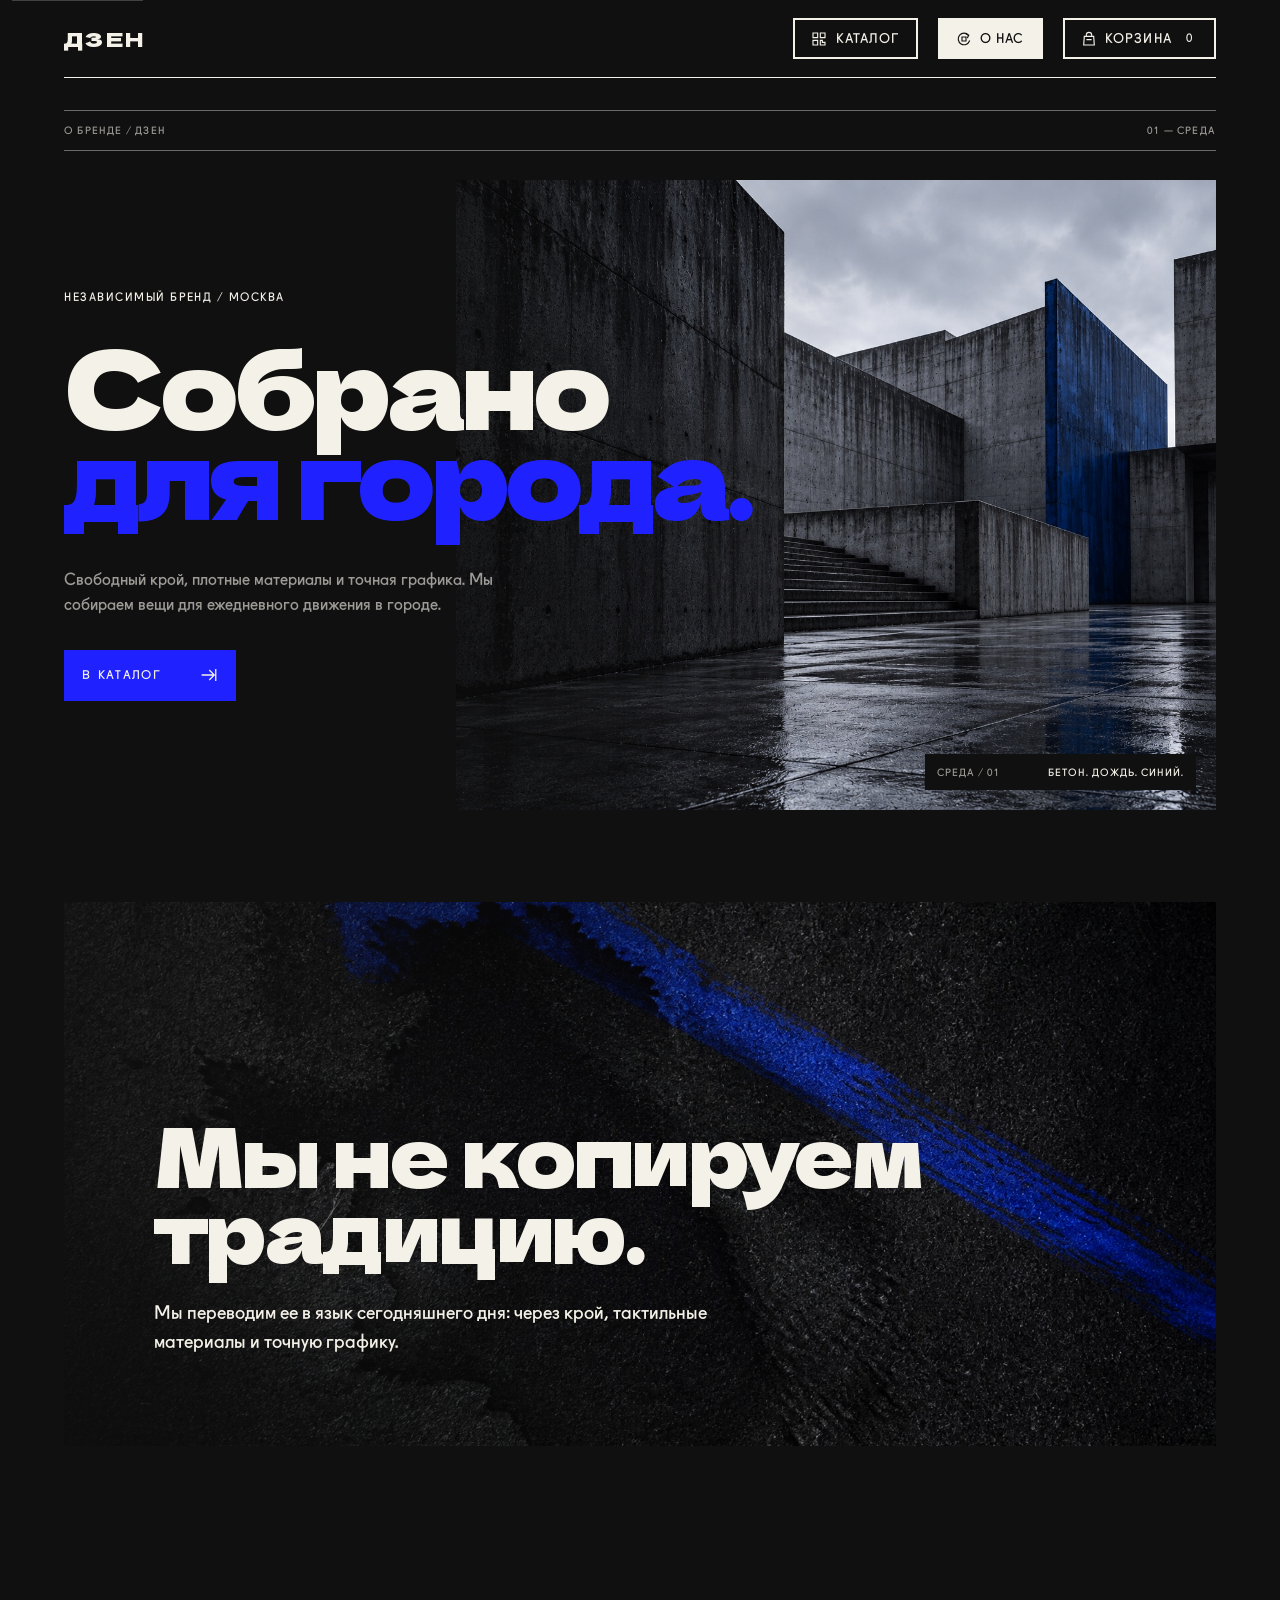
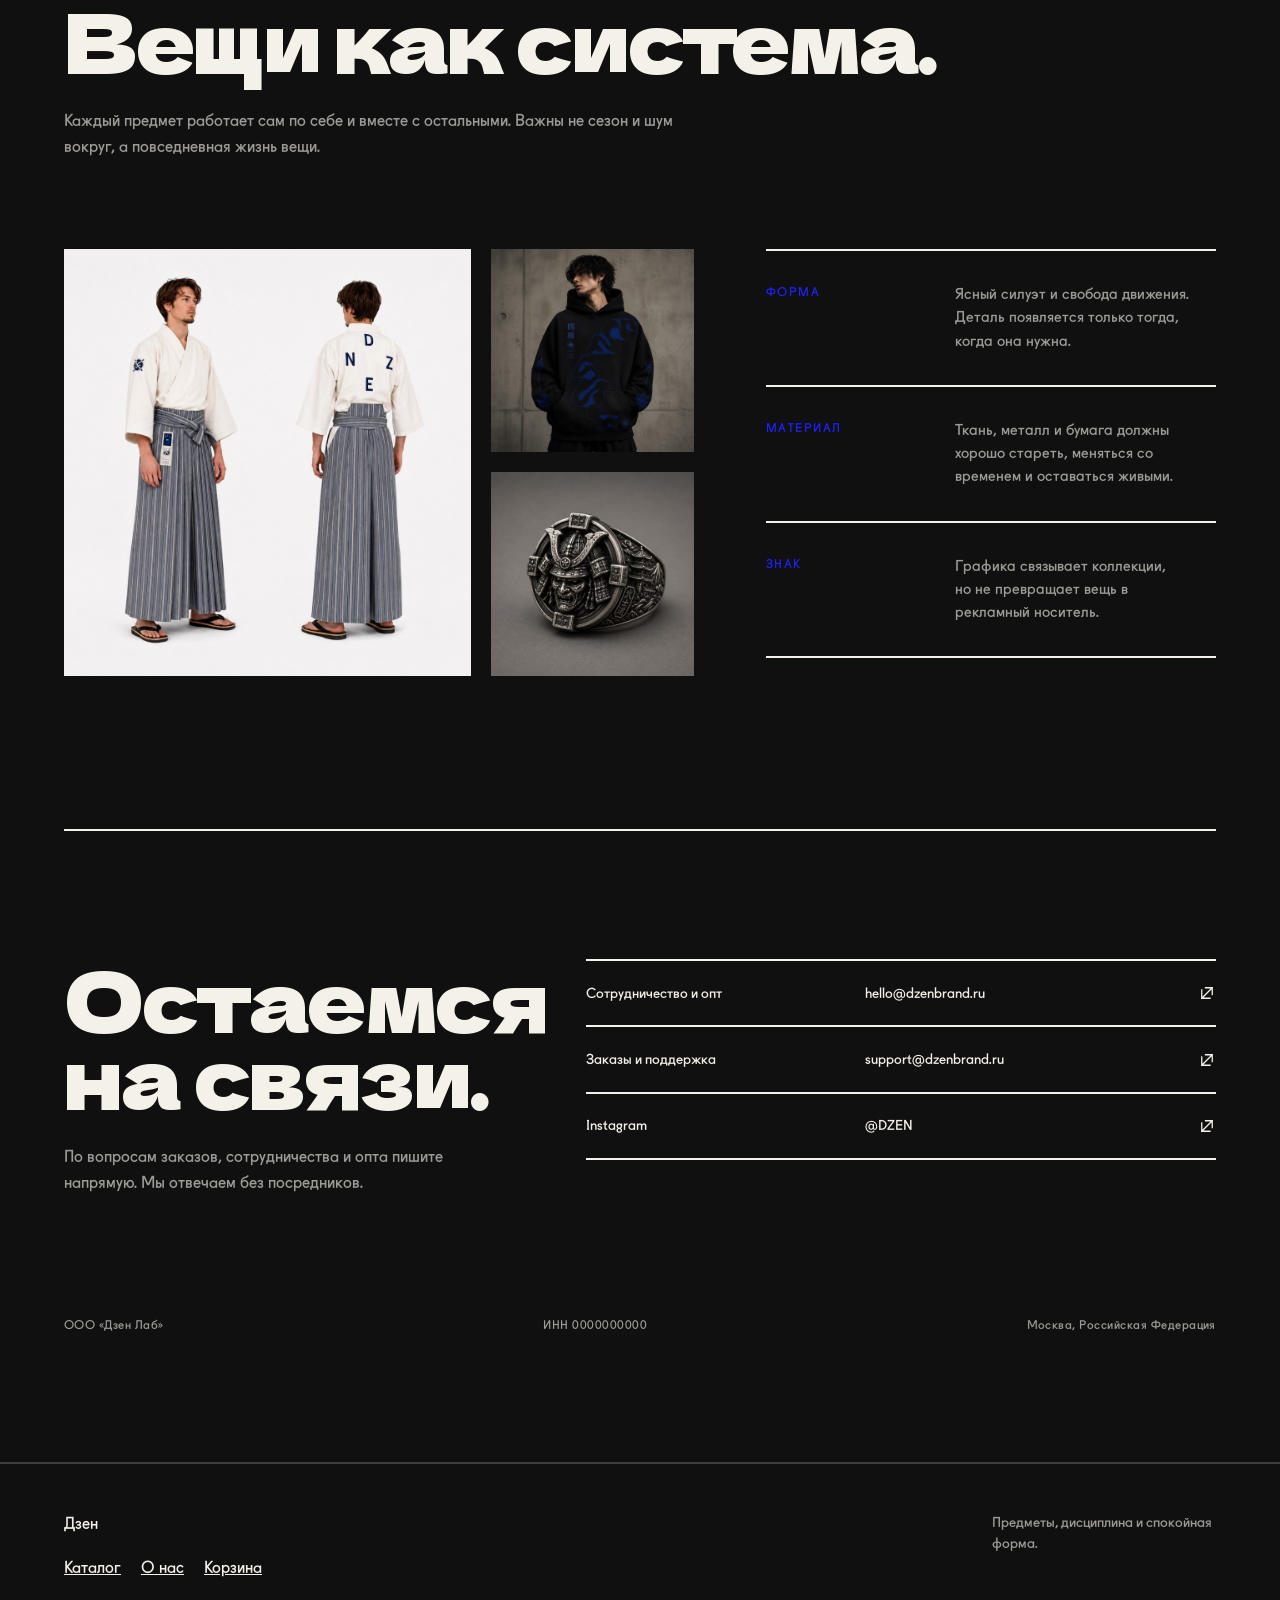
==== commit 6d4718c7: "Rework about hero around urban architecture" ====
--- a/about.html
+++ b/about.html
@@ -6,13 +6,13 @@
   <meta name="description" content="Дзен создает одежду и предметы для города, соединяя восточную дисциплину с современной уличной культурой.">
   <title>Дзен: о бренде</title>
   <link rel="icon" href="assets/images/logo.png" type="image/png">
-  <link rel="preload" href="assets/images/hero-dzen.png" as="image" fetchpriority="high">
+  <link rel="preload" href="assets/images/about-hero-city.jpg" as="image" fetchpriority="high">
   <link rel="stylesheet" href="css/reset.css">
   <link rel="stylesheet" href="css/variables.css?v=20260721-dela">
   <link rel="stylesheet" href="css/base.css?v=20260721-dela">
   <link rel="stylesheet" href="css/layout.css?v=20260720-borderless">
   <link rel="stylesheet" href="css/components.css?v=20260721-icons">
-  <link rel="stylesheet" href="css/pages.css?v=20260721-icons">
+  <link rel="stylesheet" href="css/pages.css?v=20261004-about-city">
 </head>
 <body class="page-about">
   <a class="skip-link" href="#main-content">К содержанию</a>
@@ -28,17 +28,26 @@
 
   <main id="main-content" class="about-page">
     <section class="about-hero page-shell" aria-labelledby="about-title">
+      <div class="about-hero__rail" aria-hidden="true">
+        <span>О бренде / Дзен</span>
+        <span>01 — Среда</span>
+      </div>
+
       <div class="about-hero__copy">
+        <p class="about-hero__eyebrow">Независимый бренд / Москва</p>
         <h1 id="about-title">
-          <span>Тишина</span>
-          <span>имеет форму.</span>
+          <span>Собрано</span>
+          <span>для города.</span>
         </h1>
-        <p>Дзен создает одежду и предметы для города, соединяя восточную дисциплину с современной уличной культурой.</p>
-        <a class="about-button" href="index.html">В каталог <svg class="ui-icon ui-icon--forward" aria-hidden="true"><use href="assets/icons.svg#icon-forward"></use></svg></a>
+        <div class="about-hero__intro">
+          <p>Свободный крой, плотные материалы и точная графика. Мы собираем вещи для ежедневного движения в городе.</p>
+          <a class="about-button" href="index.html">В каталог <svg class="ui-icon ui-icon--forward" aria-hidden="true"><use href="assets/icons.svg#icon-forward"></use></svg></a>
+        </div>
       </div>
 
       <figure class="about-hero__media">
-        <img src="assets/images/hero-dzen.png" width="1024" height="683" alt="Модель Дзен в движении на фоне пасмурного неба" fetchpriority="high">
+        <img src="assets/images/about-hero-city.jpg" width="1536" height="1024" alt="Мокрый двор из монументальных бетонных блоков с синей архитектурной плоскостью" fetchpriority="high">
+        <figcaption><span>Среда / 01</span><span>Бетон. Дождь. Синий.</span></figcaption>
       </figure>
     </section>
 
--- a/css/pages.css
+++ b/css/pages.css
@@ -1098,24 +1098,48 @@
 .about-hero {
   min-height: calc(100dvh - 4.75rem);
   display: grid;
-  grid-template-columns: minmax(0, 5fr) minmax(0, 7fr);
-  align-items: center;
-  gap: var(--gap-lg);
-  padding-block: clamp(var(--gap-lg), 7vh, 6rem);
+  grid-template-columns: repeat(12, minmax(0, 1fr));
+  grid-template-rows: auto minmax(0, 1fr);
+  column-gap: var(--catalog-gap);
+  padding-block: var(--gap-md) clamp(var(--gap-lg), 7vh, 6rem);
+}
+
+.about-hero__rail {
+  grid-column: 1 / -1;
+  display: flex;
+  justify-content: space-between;
+  gap: var(--gap-md);
+  padding-block: 0.75rem;
+  border-top: 1px solid rgba(244, 241, 232, 0.4);
+  border-bottom: 1px solid rgba(244, 241, 232, 0.4);
+  color: var(--color-muted);
+  font-size: 0.625rem;
+  letter-spacing: 0.12em;
+  text-transform: uppercase;
 }
 
 .about-hero__copy {
   position: relative;
-  z-index: 1;
-  max-width: 38rem;
+  z-index: 2;
+  grid-column: 1 / 10;
+  grid-row: 2;
+  align-self: center;
+  padding-block: clamp(var(--gap-lg), 9vh, 7rem);
+}
+
+.about-hero__eyebrow {
+  margin: 0 0 var(--gap-md);
+  color: var(--color-text);
+  font-size: 0.6875rem;
+  letter-spacing: 0.14em;
+  text-transform: uppercase;
 }
 
 .about-hero h1 {
   margin: 0;
-  font-size: clamp(3rem, 5vw, 5.25rem);
-  line-height: 0.88;
-  letter-spacing: -0.035em;
-  text-wrap: balance;
+  font-size: clamp(4.5rem, 8.4vw, 8.75rem);
+  line-height: 0.84;
+  letter-spacing: -0.045em;
 }
 
 .about-hero h1 span {
@@ -1124,11 +1148,16 @@
 
 .about-hero h1 span:last-child {
   color: var(--color-accent);
-}
-
-.about-hero__copy p {
+  white-space: nowrap;
+}
+
+.about-hero__intro {
   max-width: 31rem;
-  margin: var(--gap-md) 0 0;
+  margin-top: var(--gap-lg);
+}
+
+.about-hero__intro p {
+  margin: 0;
   color: var(--color-muted);
   font-size: clamp(1rem, 1.25vw, 1.125rem);
   line-height: 1.6;
@@ -1172,19 +1201,52 @@
 }
 
 .about-hero__media {
+  position: relative;
+  z-index: 0;
+  grid-column: 5 / -1;
+  grid-row: 2;
+  align-self: center;
+  height: min(70dvh, 44rem);
+  min-height: 34rem;
   margin: 0;
   background: var(--color-surface);
   overflow: hidden;
+}
+
+.about-hero__media::after {
+  position: absolute;
+  inset: 0;
+  background: linear-gradient(90deg, rgba(16, 16, 16, 0.58) 0%, rgba(16, 16, 16, 0.08) 33%, transparent 58%);
+  content: "";
+  pointer-events: none;
 }
 
 .about-hero__media img {
   display: block;
   width: 100%;
-  height: min(68dvh, 42.5rem);
-  min-height: 23rem;
+  height: 100%;
   object-fit: cover;
   object-position: center;
   transition: transform 700ms cubic-bezier(0.16, 1, 0.3, 1);
+}
+
+.about-hero__media figcaption {
+  position: absolute;
+  right: var(--gap-sm);
+  bottom: var(--gap-sm);
+  z-index: 2;
+  display: flex;
+  gap: var(--gap-lg);
+  padding: 0.65rem 0.75rem;
+  background: var(--color-bg);
+  color: var(--color-muted);
+  font-size: 0.625rem;
+  letter-spacing: 0.1em;
+  text-transform: uppercase;
+}
+
+.about-hero__media figcaption span:last-child {
+  color: var(--color-text);
 }
 
 .about-hero__media:hover img {
@@ -1441,10 +1503,6 @@
 }
 
 @media (max-width: 1100px) {
-  .about-hero {
-    grid-template-columns: minmax(0, 4fr) minmax(0, 6fr);
-  }
-
   .about-craft__grid {
     grid-template-columns: minmax(0, 3fr) minmax(17rem, 2fr);
     gap: var(--gap-lg);
@@ -1460,14 +1518,20 @@
   .about-hero {
     min-height: auto;
     grid-template-columns: 1fr;
-    gap: var(--gap-lg);
+    grid-template-rows: auto auto auto;
+    row-gap: 0;
   }
 
   .about-hero__copy {
+    grid-column: 1;
+    grid-row: auto;
     max-width: 44rem;
-  }
-
-  .about-hero__media img {
+    padding-block: clamp(var(--gap-lg), 10vw, 6rem) var(--gap-lg);
+  }
+
+  .about-hero__media {
+    grid-column: 1;
+    grid-row: auto;
     height: auto;
     min-height: 0;
     aspect-ratio: 3 / 2;
@@ -1505,16 +1569,28 @@
   }
 
   .about-hero {
-    gap: var(--gap-md);
     padding-block: var(--gap-md) var(--gap-lg);
   }
 
   .about-hero h1 {
-    font-size: clamp(2.75rem, 12vw, 4rem);
-  }
-
-  .about-hero__copy p {
-    margin-top: var(--gap-sm);
+    font-size: clamp(3rem, 13vw, 4.5rem);
+  }
+
+  .about-hero h1 span:last-child {
+    font-size: 0.75em;
+    letter-spacing: -0.035em;
+  }
+
+  .about-hero__copy {
+    padding-block: var(--gap-lg) var(--gap-md);
+  }
+
+  .about-hero__eyebrow {
+    margin-bottom: var(--gap-sm);
+  }
+
+  .about-hero__intro {
+    margin-top: var(--gap-md);
   }
 
   .about-manifesto {
@@ -1522,8 +1598,18 @@
     padding: var(--gap-md);
   }
 
-  .about-hero__media img {
-    aspect-ratio: 16 / 9;
+  .about-hero__media {
+    aspect-ratio: 4 / 3;
+  }
+
+  .about-hero__media figcaption {
+    right: var(--gap-xs);
+    bottom: var(--gap-xs);
+    gap: var(--gap-sm);
+  }
+
+  .about-hero__media figcaption span:last-child {
+    display: none;
   }
 
   .about-manifesto::before {
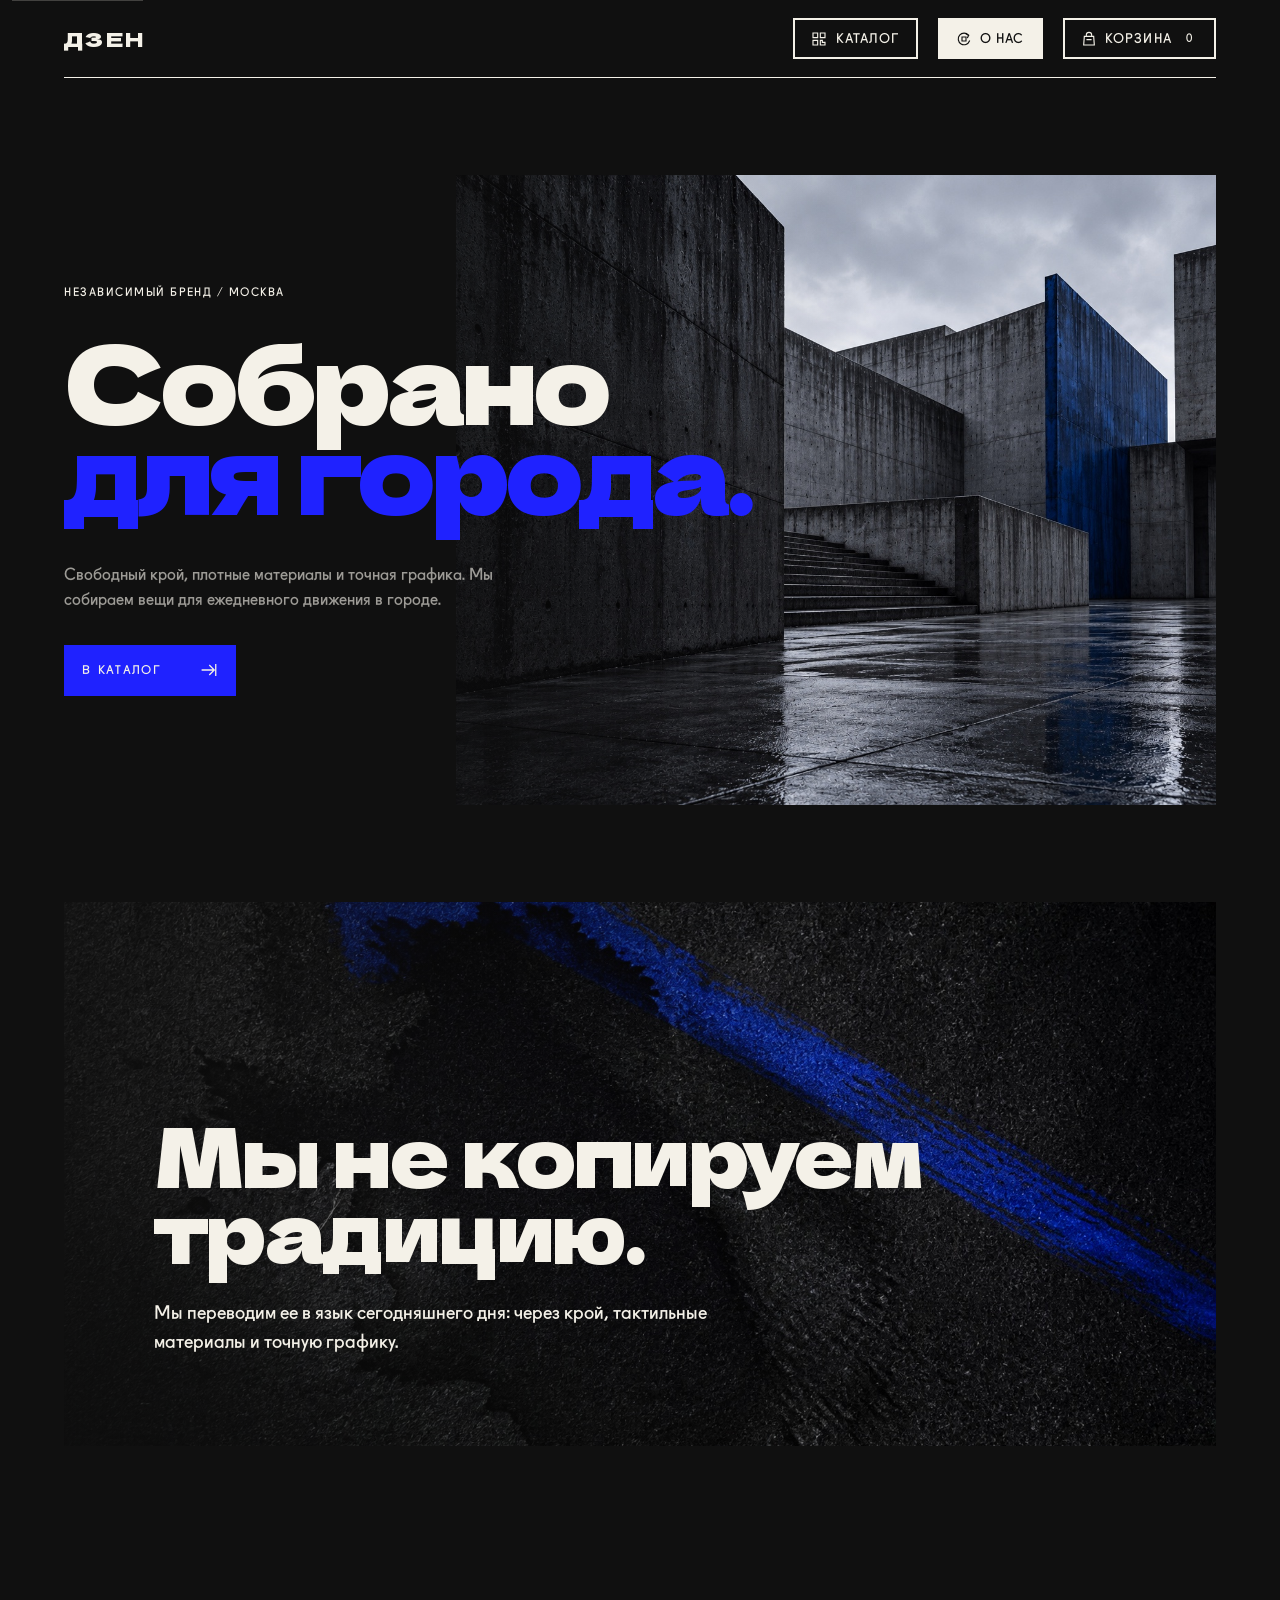
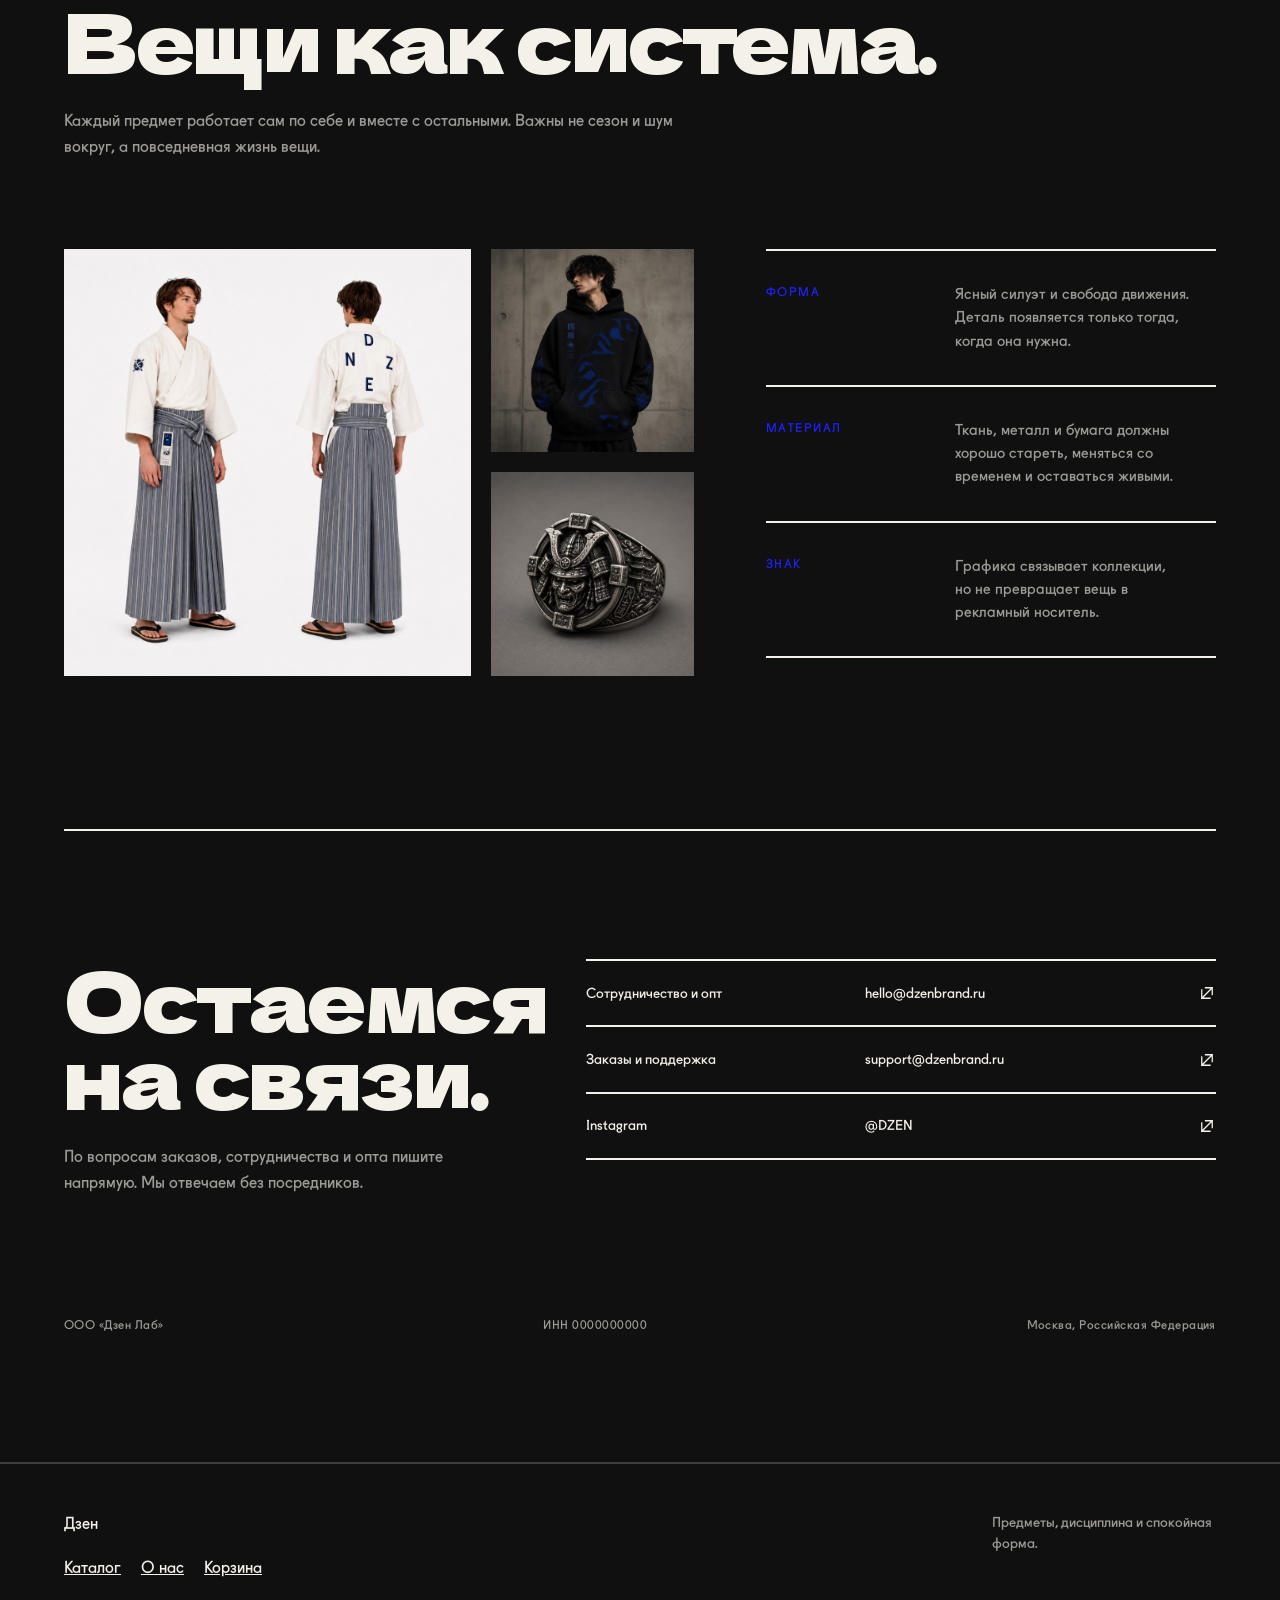
==== commit cf1837fd: "Simplify about hero chrome" ====
--- a/about.html
+++ b/about.html
@@ -12,7 +12,7 @@
   <link rel="stylesheet" href="css/base.css?v=20260721-dela">
   <link rel="stylesheet" href="css/layout.css?v=20260720-borderless">
   <link rel="stylesheet" href="css/components.css?v=20260721-icons">
-  <link rel="stylesheet" href="css/pages.css?v=20261004-about-city">
+  <link rel="stylesheet" href="css/pages.css?v=20261004-about-clean">
 </head>
 <body class="page-about">
   <a class="skip-link" href="#main-content">К содержанию</a>
@@ -28,11 +28,6 @@
 
   <main id="main-content" class="about-page">
     <section class="about-hero page-shell" aria-labelledby="about-title">
-      <div class="about-hero__rail" aria-hidden="true">
-        <span>О бренде / Дзен</span>
-        <span>01 — Среда</span>
-      </div>
-
       <div class="about-hero__copy">
         <p class="about-hero__eyebrow">Независимый бренд / Москва</p>
         <h1 id="about-title">
@@ -47,7 +42,6 @@
 
       <figure class="about-hero__media">
         <img src="assets/images/about-hero-city.jpg" width="1536" height="1024" alt="Мокрый двор из монументальных бетонных блоков с синей архитектурной плоскостью" fetchpriority="high">
-        <figcaption><span>Среда / 01</span><span>Бетон. Дождь. Синий.</span></figcaption>
       </figure>
     </section>
 
--- a/css/pages.css
+++ b/css/pages.css
@@ -1099,30 +1099,16 @@
   min-height: calc(100dvh - 4.75rem);
   display: grid;
   grid-template-columns: repeat(12, minmax(0, 1fr));
-  grid-template-rows: auto minmax(0, 1fr);
+  grid-template-rows: minmax(0, 1fr);
   column-gap: var(--catalog-gap);
-  padding-block: var(--gap-md) clamp(var(--gap-lg), 7vh, 6rem);
-}
-
-.about-hero__rail {
-  grid-column: 1 / -1;
-  display: flex;
-  justify-content: space-between;
-  gap: var(--gap-md);
-  padding-block: 0.75rem;
-  border-top: 1px solid rgba(244, 241, 232, 0.4);
-  border-bottom: 1px solid rgba(244, 241, 232, 0.4);
-  color: var(--color-muted);
-  font-size: 0.625rem;
-  letter-spacing: 0.12em;
-  text-transform: uppercase;
+  padding-block: clamp(var(--gap-lg), 7vh, 6rem);
 }
 
 .about-hero__copy {
   position: relative;
   z-index: 2;
   grid-column: 1 / 10;
-  grid-row: 2;
+  grid-row: 1;
   align-self: center;
   padding-block: clamp(var(--gap-lg), 9vh, 7rem);
 }
@@ -1204,7 +1190,7 @@
   position: relative;
   z-index: 0;
   grid-column: 5 / -1;
-  grid-row: 2;
+  grid-row: 1;
   align-self: center;
   height: min(70dvh, 44rem);
   min-height: 34rem;
@@ -1228,25 +1214,6 @@
   object-fit: cover;
   object-position: center;
   transition: transform 700ms cubic-bezier(0.16, 1, 0.3, 1);
-}
-
-.about-hero__media figcaption {
-  position: absolute;
-  right: var(--gap-sm);
-  bottom: var(--gap-sm);
-  z-index: 2;
-  display: flex;
-  gap: var(--gap-lg);
-  padding: 0.65rem 0.75rem;
-  background: var(--color-bg);
-  color: var(--color-muted);
-  font-size: 0.625rem;
-  letter-spacing: 0.1em;
-  text-transform: uppercase;
-}
-
-.about-hero__media figcaption span:last-child {
-  color: var(--color-text);
 }
 
 .about-hero__media:hover img {
@@ -1518,7 +1485,7 @@
   .about-hero {
     min-height: auto;
     grid-template-columns: 1fr;
-    grid-template-rows: auto auto auto;
+    grid-template-rows: auto auto;
     row-gap: 0;
   }
 
@@ -1600,16 +1567,6 @@
 
   .about-hero__media {
     aspect-ratio: 4 / 3;
-  }
-
-  .about-hero__media figcaption {
-    right: var(--gap-xs);
-    bottom: var(--gap-xs);
-    gap: var(--gap-sm);
-  }
-
-  .about-hero__media figcaption span:last-child {
-    display: none;
   }
 
   .about-manifesto::before {
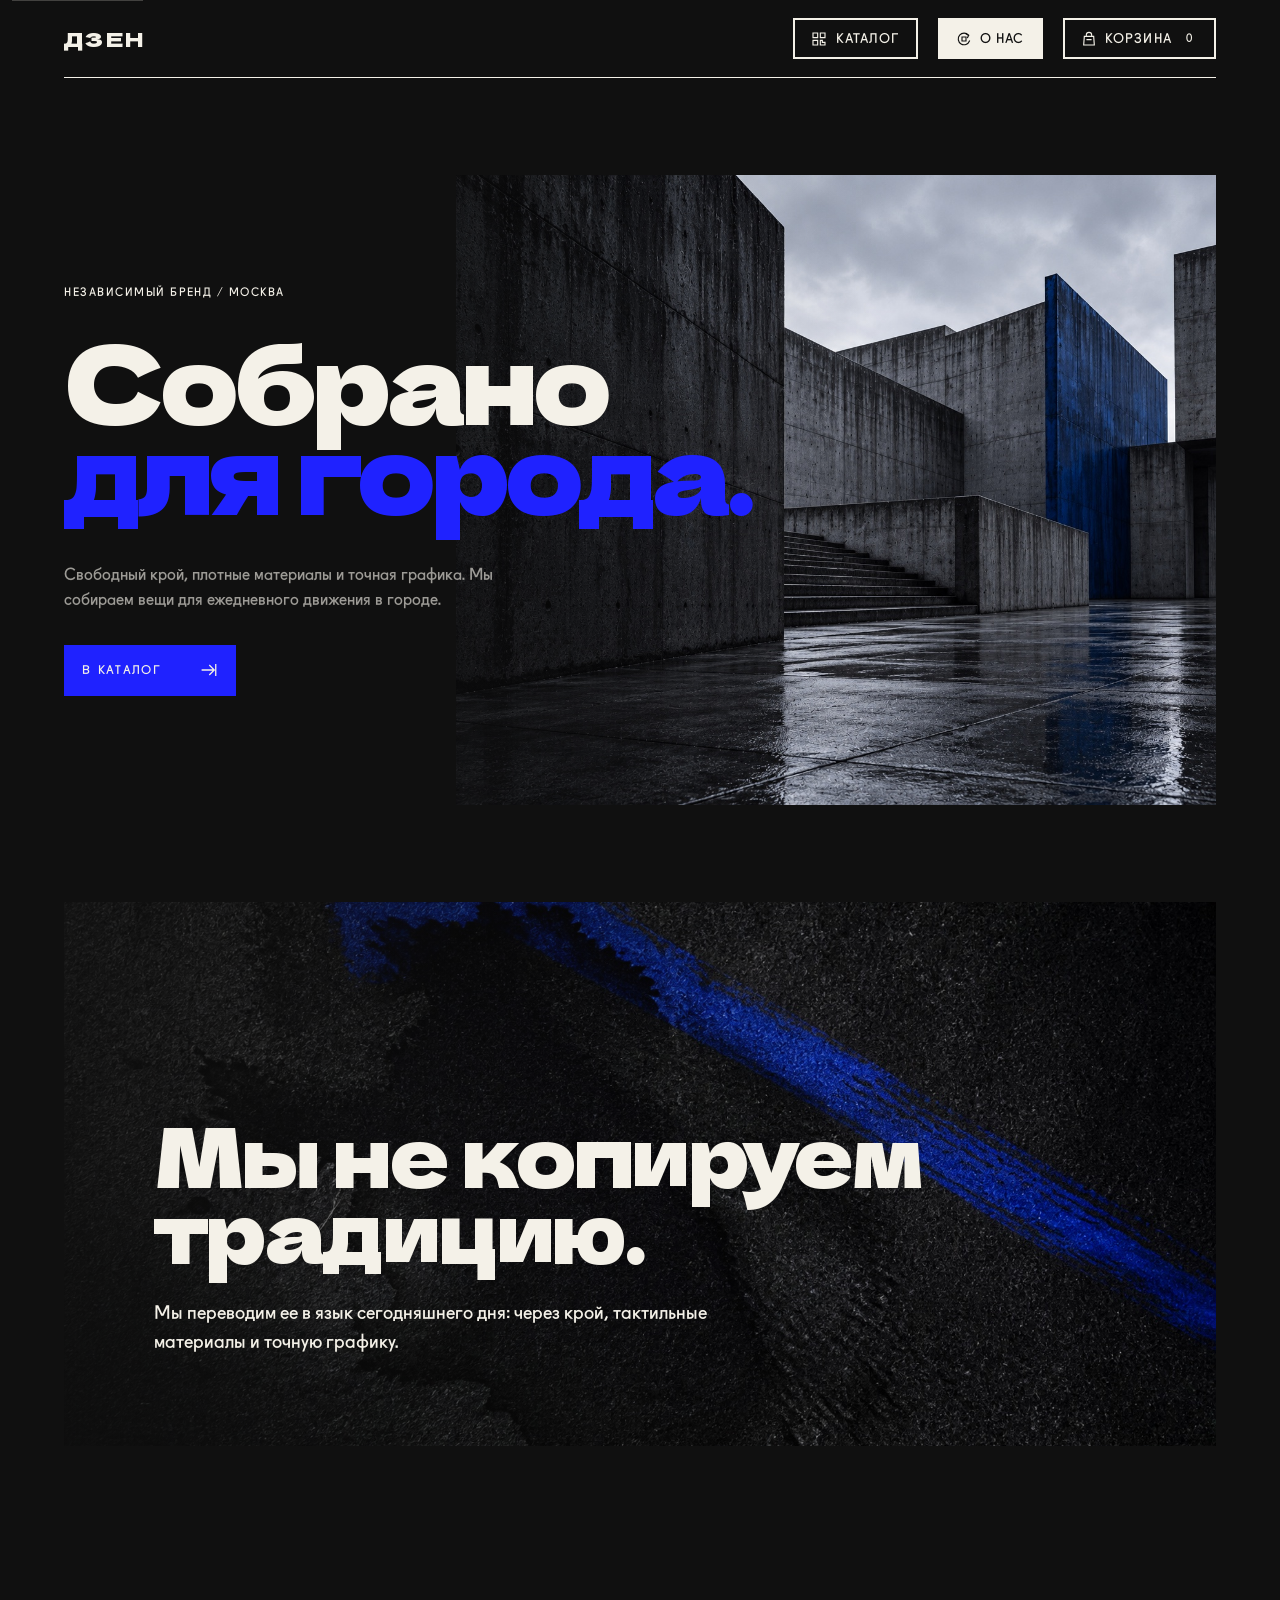
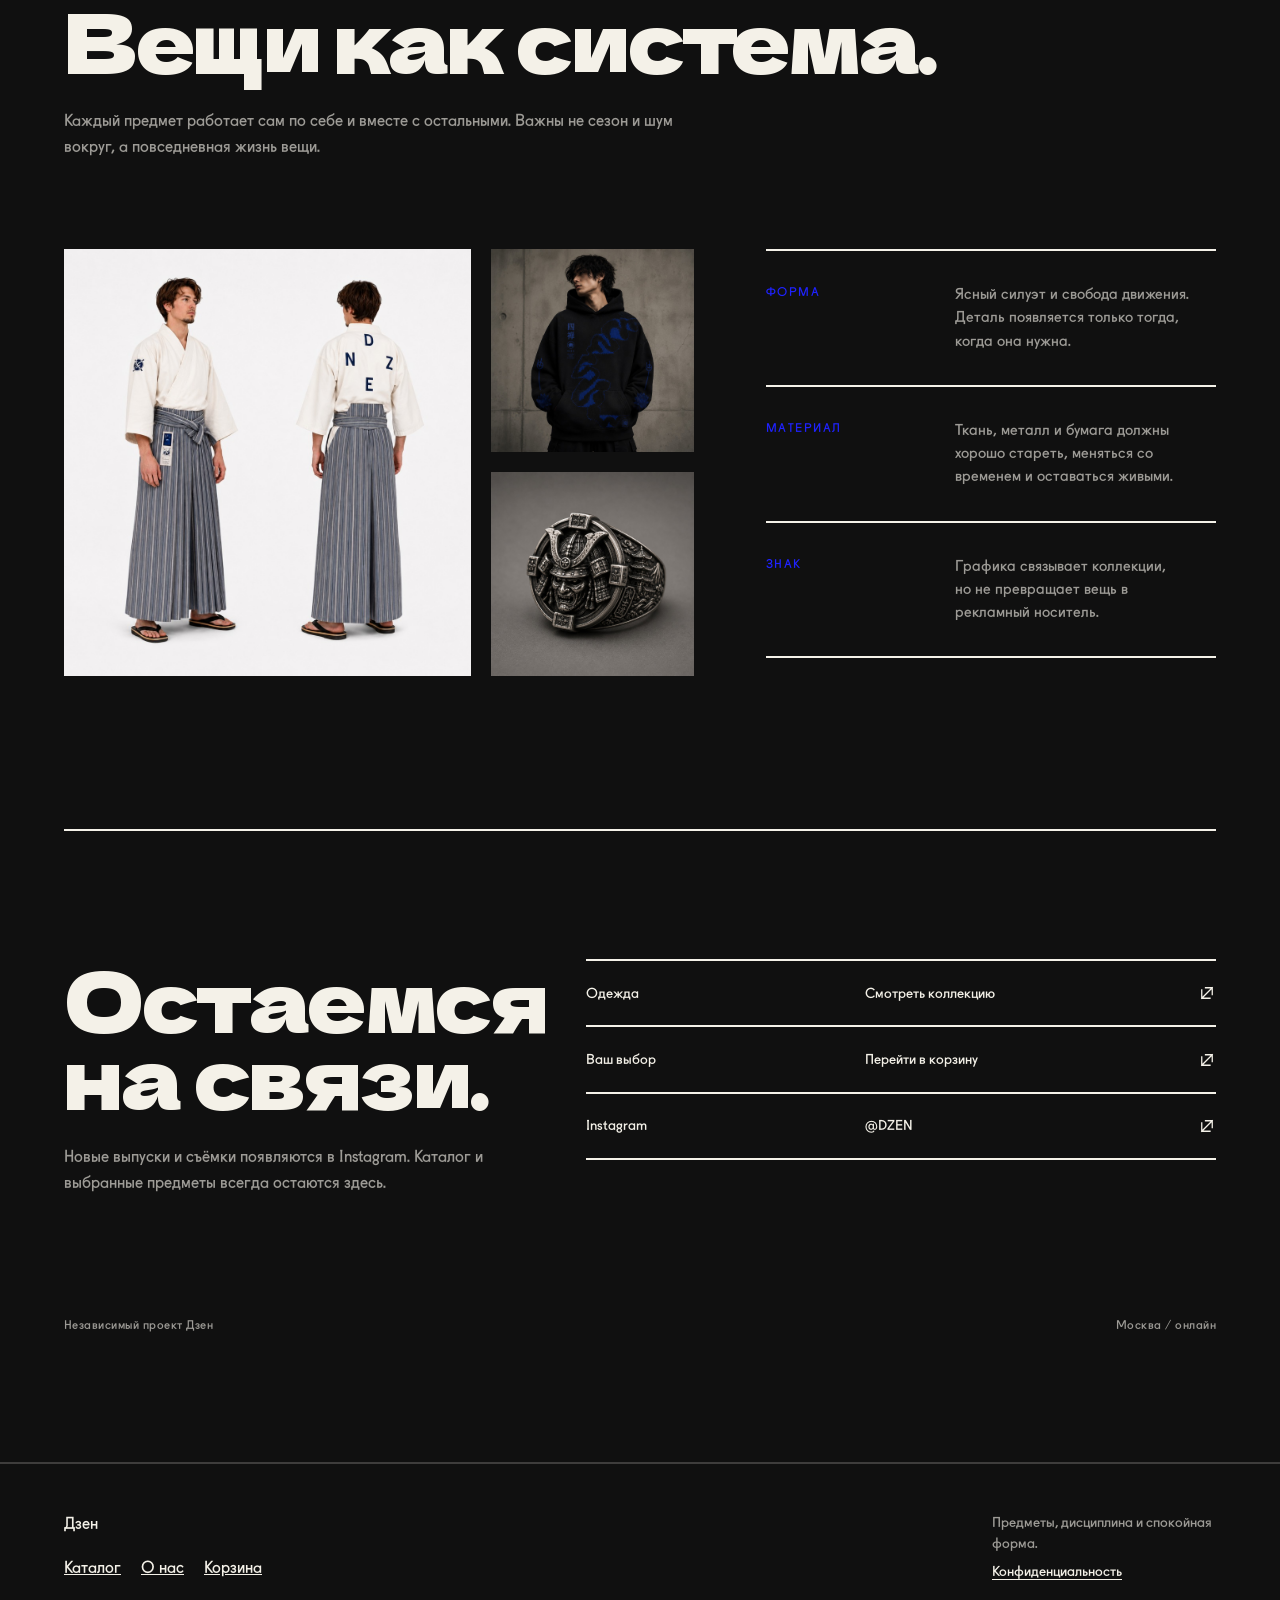
==== commit 705c619a: "Polish storefront release readiness" ====
--- a/about.html
+++ b/about.html
@@ -10,9 +10,9 @@
   <link rel="stylesheet" href="css/reset.css">
   <link rel="stylesheet" href="css/variables.css?v=20260721-dela">
   <link rel="stylesheet" href="css/base.css?v=20260721-dela">
-  <link rel="stylesheet" href="css/layout.css?v=20260720-borderless">
-  <link rel="stylesheet" href="css/components.css?v=20260721-icons">
-  <link rel="stylesheet" href="css/pages.css?v=20261004-about-clean">
+  <link rel="stylesheet" href="css/layout.css?v=20261005-release">
+  <link rel="stylesheet" href="css/components.css?v=20261005-release">
+  <link rel="stylesheet" href="css/pages.css?v=20261005-release">
 </head>
 <body class="page-about">
   <a class="skip-link" href="#main-content">К содержанию</a>
@@ -91,18 +91,18 @@
     <section class="about-contact page-shell" aria-labelledby="contact-title">
       <div class="about-contact__intro about-reveal">
         <h2 id="contact-title">Остаемся на связи.</h2>
-        <p>По вопросам заказов, сотрудничества и опта пишите напрямую. Мы отвечаем без посредников.</p>
+        <p>Новые выпуски и съёмки появляются в Instagram. Каталог и выбранные предметы всегда остаются здесь.</p>
       </div>
 
       <div class="about-contact__links about-reveal">
-        <a href="mailto:hello@dzenbrand.ru">
-          <span>Сотрудничество и опт</span>
-          <strong>hello@dzenbrand.ru</strong>
+        <a href="index.html?category=%D0%9E%D0%B4%D0%B5%D0%B6%D0%B4%D0%B0">
+          <span>Одежда</span>
+          <strong>Смотреть коллекцию</strong>
           <svg class="ui-icon ui-icon--open about-contact__arrow" aria-hidden="true"><use href="assets/icons.svg#icon-open"></use></svg>
         </a>
-        <a href="mailto:support@dzenbrand.ru">
-          <span>Заказы и поддержка</span>
-          <strong>support@dzenbrand.ru</strong>
+        <a href="cart.html">
+          <span>Ваш выбор</span>
+          <strong>Перейти в корзину</strong>
           <svg class="ui-icon ui-icon--open about-contact__arrow" aria-hidden="true"><use href="assets/icons.svg#icon-open"></use></svg>
         </a>
         <a href="https://www.instagram.com/dzen" rel="noopener noreferrer" target="_blank">
@@ -113,9 +113,8 @@
       </div>
 
       <p class="about-contact__legal">
-        <span>ООО «Дзен Лаб»</span>
-        <span>ИНН 0000000000</span>
-        <span>Москва, Российская Федерация</span>
+        <span>Независимый проект Дзен</span>
+        <span>Москва / онлайн</span>
       </p>
     </section>
   </main>
@@ -130,10 +129,10 @@
           <a href="cart.html">Корзина</a>
         </nav>
       </div>
-      <p class="site-footer__meta">Предметы, дисциплина и спокойная форма.</p>
+      <p class="site-footer__meta">Предметы, дисциплина и спокойная форма.<a href="privacy.html">Конфиденциальность</a></p>
     </div>
   </footer>
 
-  <script src="js/cart.js?v=20260721-icons" defer></script>
+  <script src="js/cart.js?v=20261004-bottoms" defer></script>
 </body>
 </html>
--- a/css/layout.css
+++ b/css/layout.css
@@ -42,9 +42,23 @@
 }
 
 .site-footer__meta {
+  display: grid;
+  gap: 0.45rem;
   max-width: 28ch;
   font-size: 0.875rem;
   color: var(--color-muted);
+}
+
+.site-footer__meta a {
+  width: fit-content;
+  color: var(--color-text);
+  text-underline-offset: 0.22em;
+}
+
+.site-footer__meta a:hover,
+.site-footer__meta a:focus-visible {
+  color: var(--color-accent);
+  outline: none;
 }
 
 .catalog-hero {
@@ -385,6 +399,10 @@
   transition: background 0.2s ease, border-color 0.2s ease;
 }
 
+.product-page__nav[hidden] {
+  display: none;
+}
+
 .product-page__nav .ui-icon {
   width: 1rem;
   height: 1rem;
--- a/css/components.css
+++ b/css/components.css
@@ -494,6 +494,18 @@
 .size-picker--variants label {
   min-width: 4.5rem;
   letter-spacing: 0.04em;
+  display: inline-flex;
+  align-items: center;
+  justify-content: center;
+  gap: 0.45rem;
+}
+
+.variant-swatch {
+  width: 0.75rem;
+  height: 0.75rem;
+  flex: 0 0 0.75rem;
+  border: var(--border) solid currentColor;
+  background: var(--variant-swatch);
 }
 
 .size-picker input {
@@ -1269,6 +1281,41 @@
   text-transform: none;
 }
 
+.checkout-consent {
+  display: grid;
+  grid-template-columns: 1.1rem minmax(0, 1fr);
+  gap: 0.45rem 0.7rem;
+  align-items: start;
+  margin-top: var(--gap-md);
+  padding: var(--gap-sm);
+  border: var(--border) solid rgba(244, 241, 232, 0.24);
+  color: var(--color-muted);
+  font-size: 0.8125rem;
+  line-height: 1.5;
+}
+
+.checkout-consent input {
+  width: 1.1rem;
+  height: 1.1rem;
+  margin: 0.15rem 0 0;
+  accent-color: var(--color-accent);
+}
+
+.checkout-consent input:focus-visible {
+  outline: 2px solid var(--color-accent);
+  outline-offset: 3px;
+}
+
+.checkout-consent a {
+  color: var(--color-text);
+  text-underline-offset: 0.2em;
+}
+
+.checkout-consent .checkout-field__error {
+  grid-column: 2;
+  padding-top: 0;
+}
+
 .checkout-submit {
   margin-top: var(--gap-xl);
   padding-top: var(--gap-md);
@@ -1387,3 +1434,12 @@
 .not-found a {
   color: var(--color-text);
 }
+
+.not-found h1 {
+  margin-block: var(--gap-xs) var(--gap-sm);
+  color: var(--color-text);
+}
+
+.not-found__action {
+  margin-top: var(--gap-md);
+}
--- a/css/pages.css
+++ b/css/pages.css
@@ -724,6 +724,100 @@
   .home-story__media img,
   .home-look img {
     transition: none;
+  }
+}
+
+/* Legal and error pages */
+.page-legal .site-footer,
+.page-error .site-footer {
+  margin-top: 0;
+}
+
+.legal-page,
+.error-page {
+  padding-block: clamp(4rem, 10vw, 9rem);
+}
+
+.legal-page__header,
+.error-page__inner {
+  display: grid;
+  grid-template-columns: minmax(0, 0.65fr) minmax(0, 1.35fr);
+  gap: var(--gap-xl);
+  align-items: end;
+  padding-bottom: var(--gap-xl);
+  border-bottom: var(--border) solid var(--color-line);
+}
+
+.legal-page__header h1,
+.error-page h1 {
+  max-width: 10ch;
+  margin: 0;
+  font-size: clamp(3rem, 8vw, 7rem);
+  line-height: 0.92;
+  letter-spacing: -0.03em;
+}
+
+.legal-page__header p,
+.error-page__copy {
+  max-width: 42rem;
+  color: var(--color-muted);
+  line-height: 1.7;
+}
+
+.legal-page__content {
+  display: grid;
+  grid-template-columns: repeat(2, minmax(0, 1fr));
+  gap: 0 var(--gap-xl);
+  padding-top: var(--gap-xl);
+}
+
+.legal-page__section {
+  padding-block: var(--gap-lg);
+  border-bottom: 1px solid rgba(244, 241, 232, 0.18);
+}
+
+.legal-page__section h2 {
+  margin: 0 0 var(--gap-sm);
+  font-size: clamp(1.25rem, 2.5vw, 1.75rem);
+}
+
+.legal-page__section p,
+.legal-page__section li {
+  color: var(--color-muted);
+  line-height: 1.75;
+}
+
+.legal-page__section ul {
+  display: grid;
+  gap: var(--gap-xs);
+  padding-left: 1.15rem;
+}
+
+.error-page__code {
+  margin: 0 0 var(--gap-sm);
+  color: var(--color-accent);
+  font-family: var(--font-display);
+  font-size: clamp(4rem, 14vw, 12rem);
+  line-height: 0.75;
+}
+
+.error-page__actions {
+  display: flex;
+  flex-wrap: wrap;
+  gap: var(--gap-sm);
+  margin-top: var(--gap-md);
+}
+
+@media (max-width: 760px) {
+  .legal-page__header,
+  .error-page__inner,
+  .legal-page__content {
+    grid-template-columns: 1fr;
+  }
+
+  .legal-page,
+  .error-page {
+    padding-block: 4rem 6rem;
   }
 }
 
